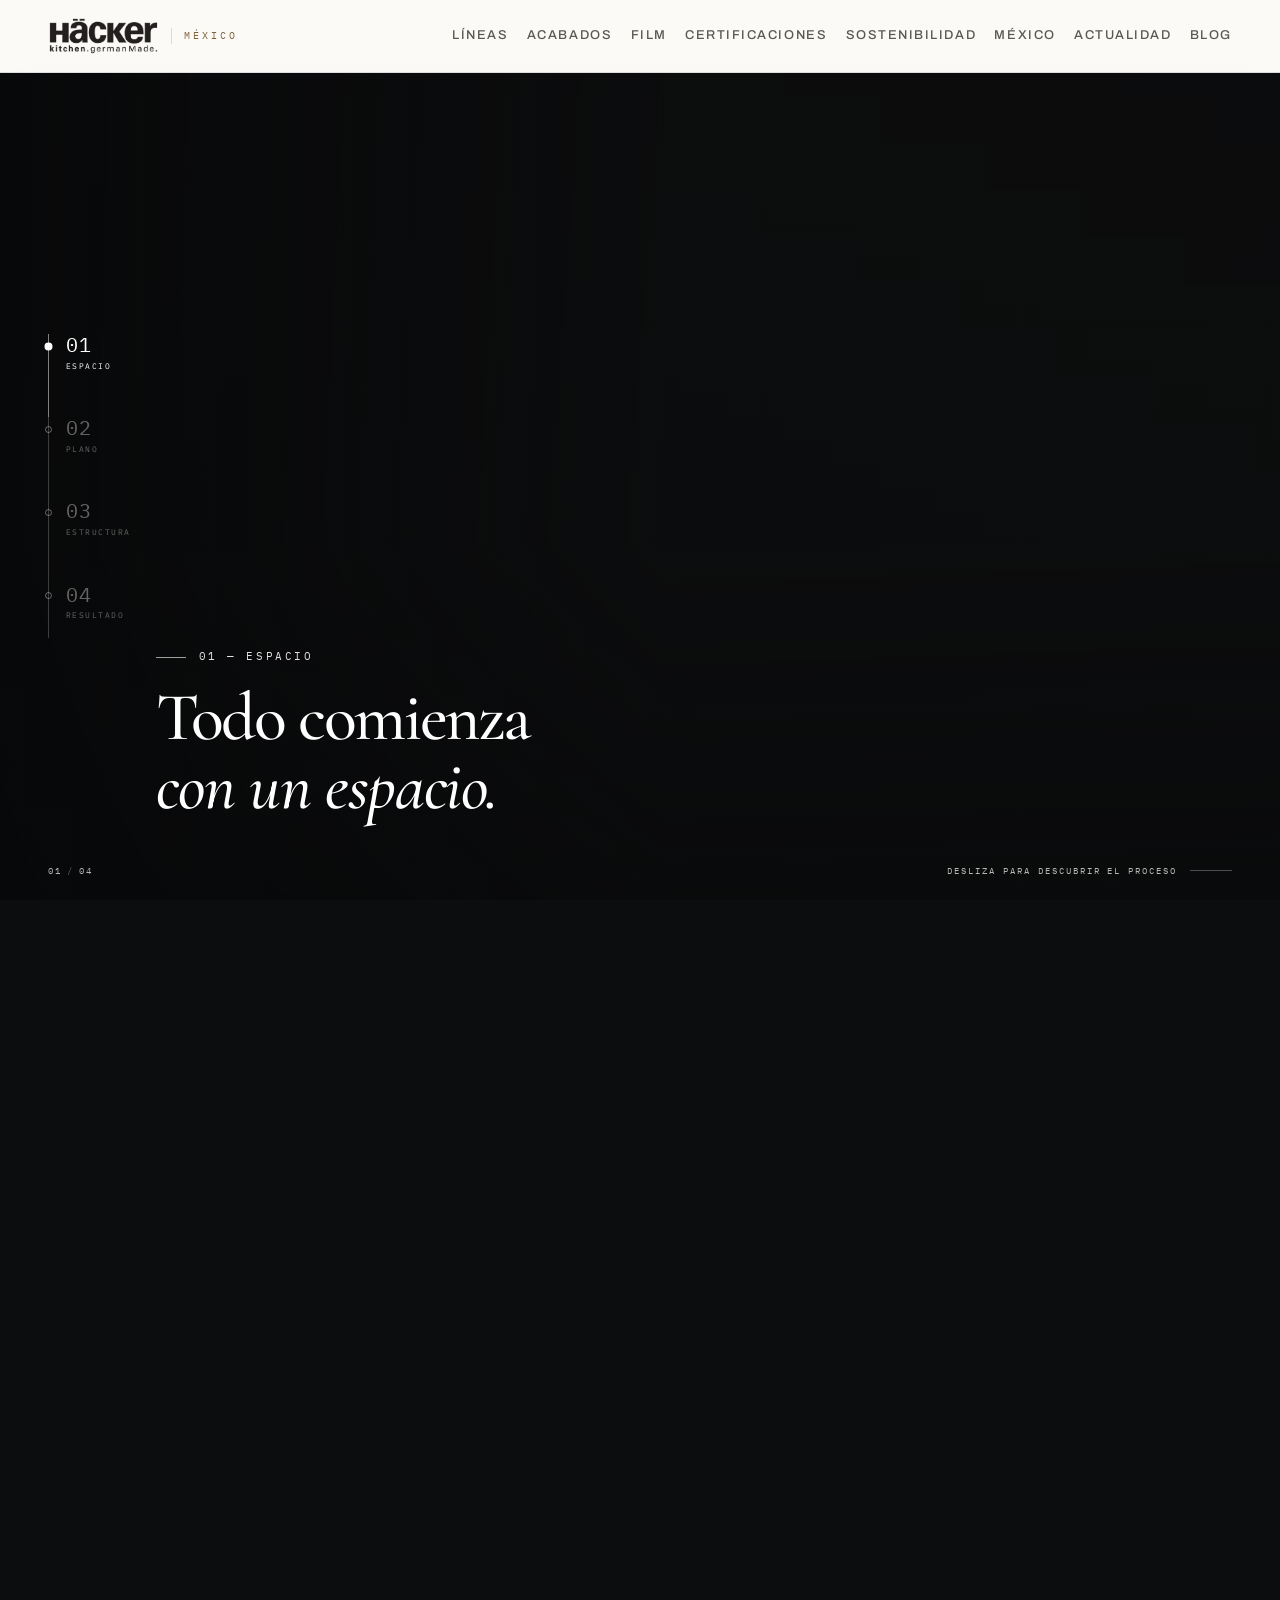
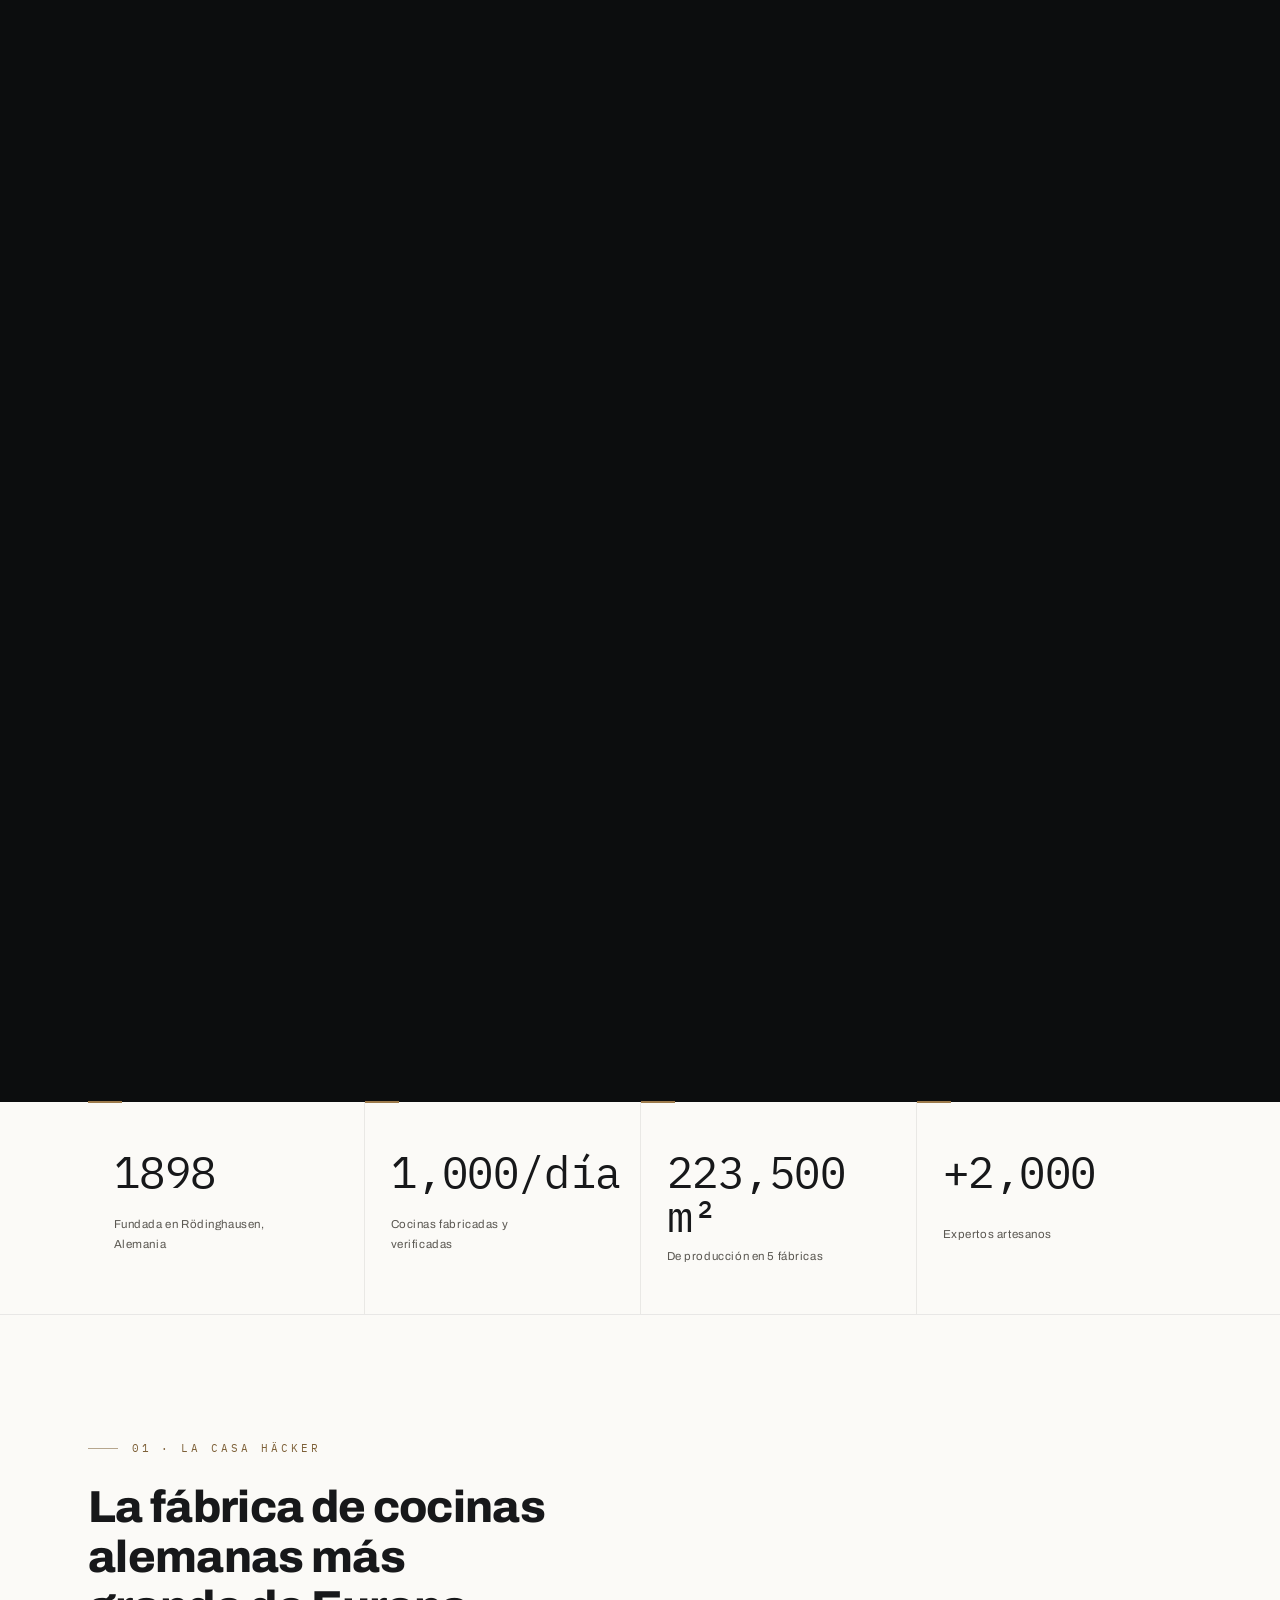
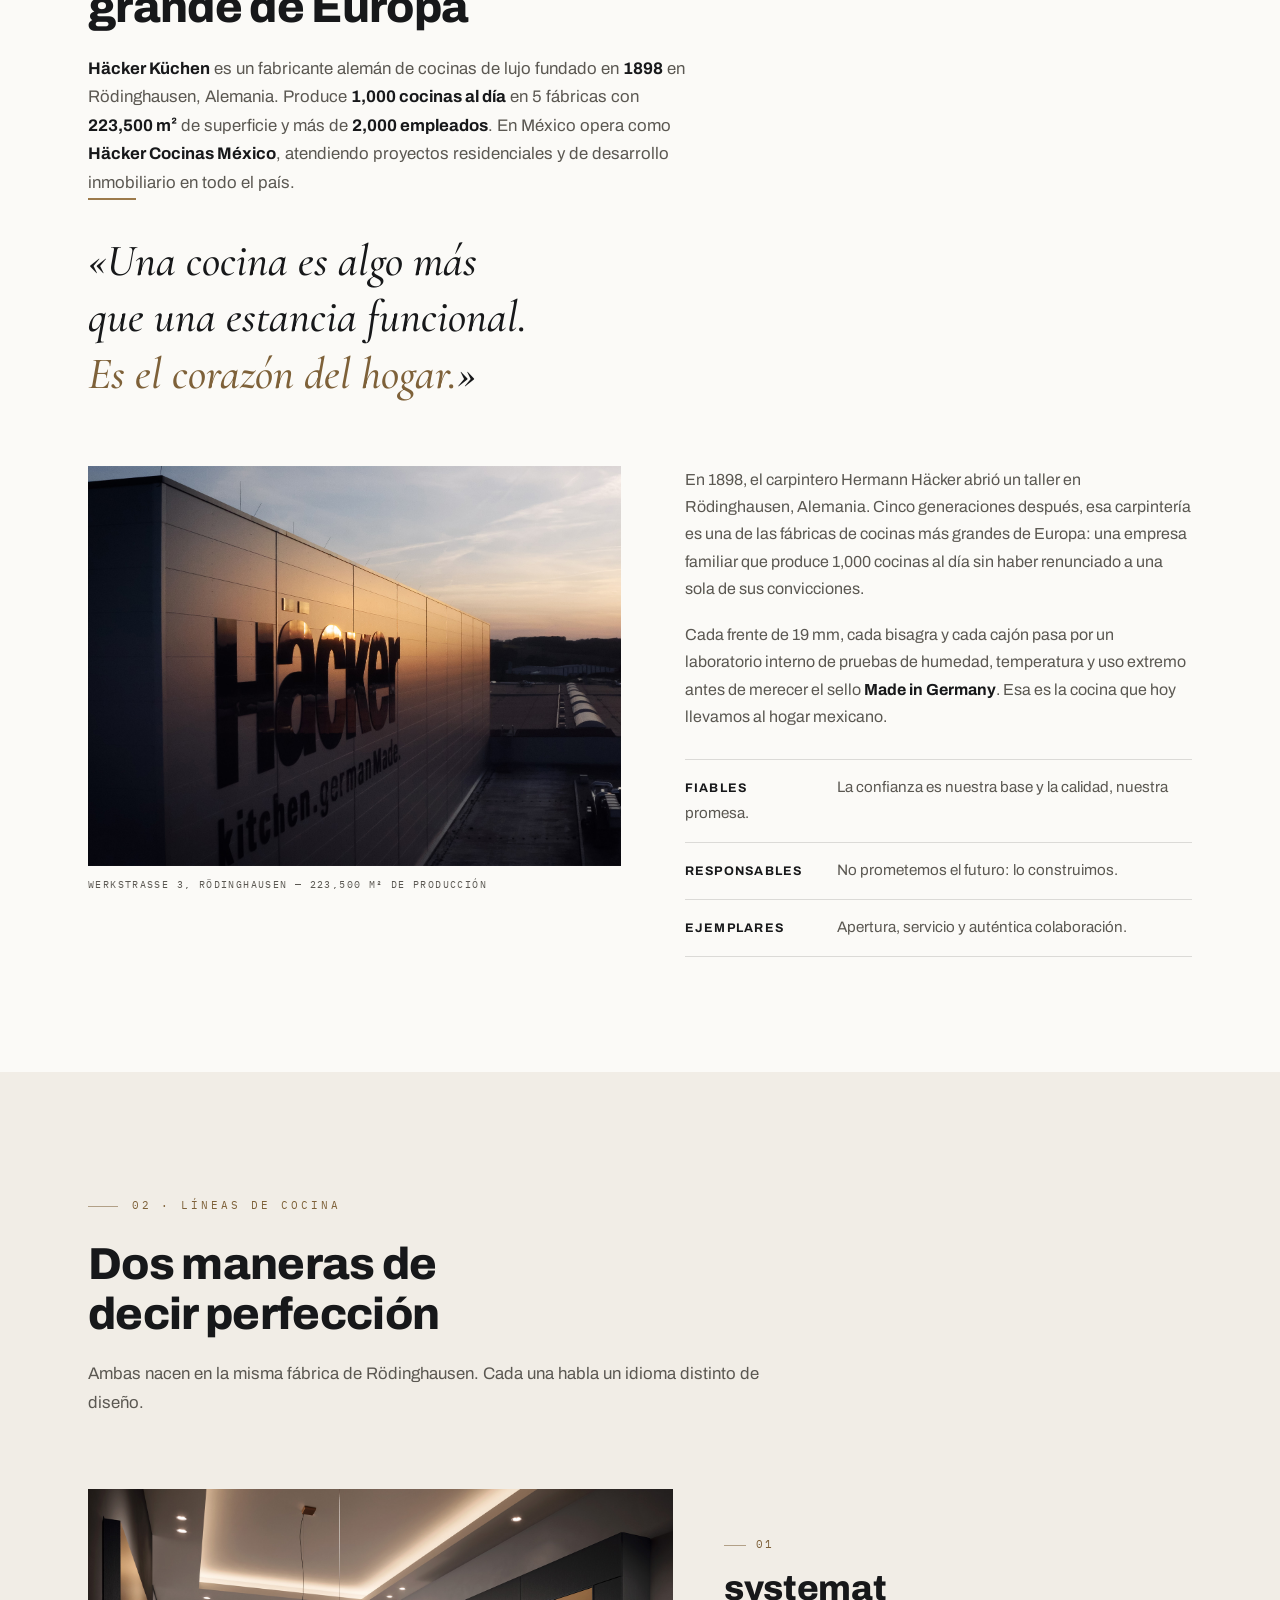
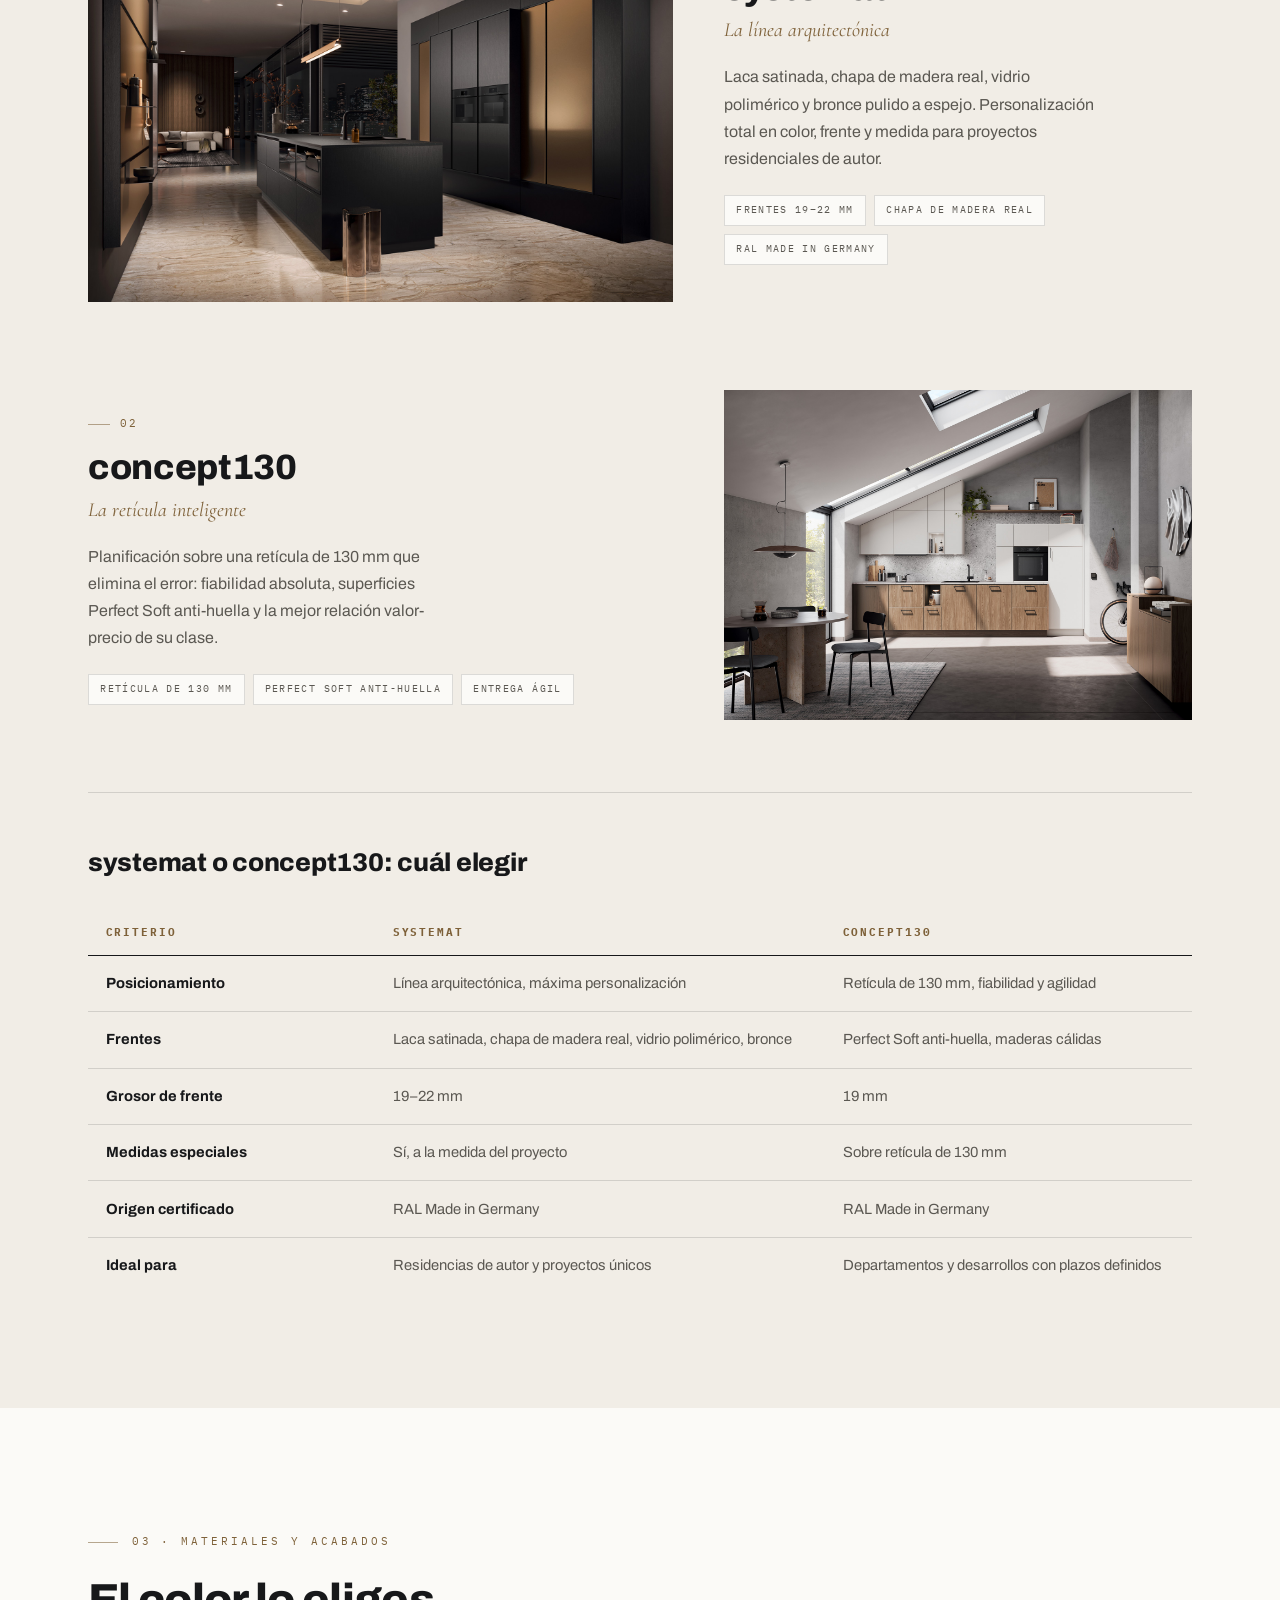
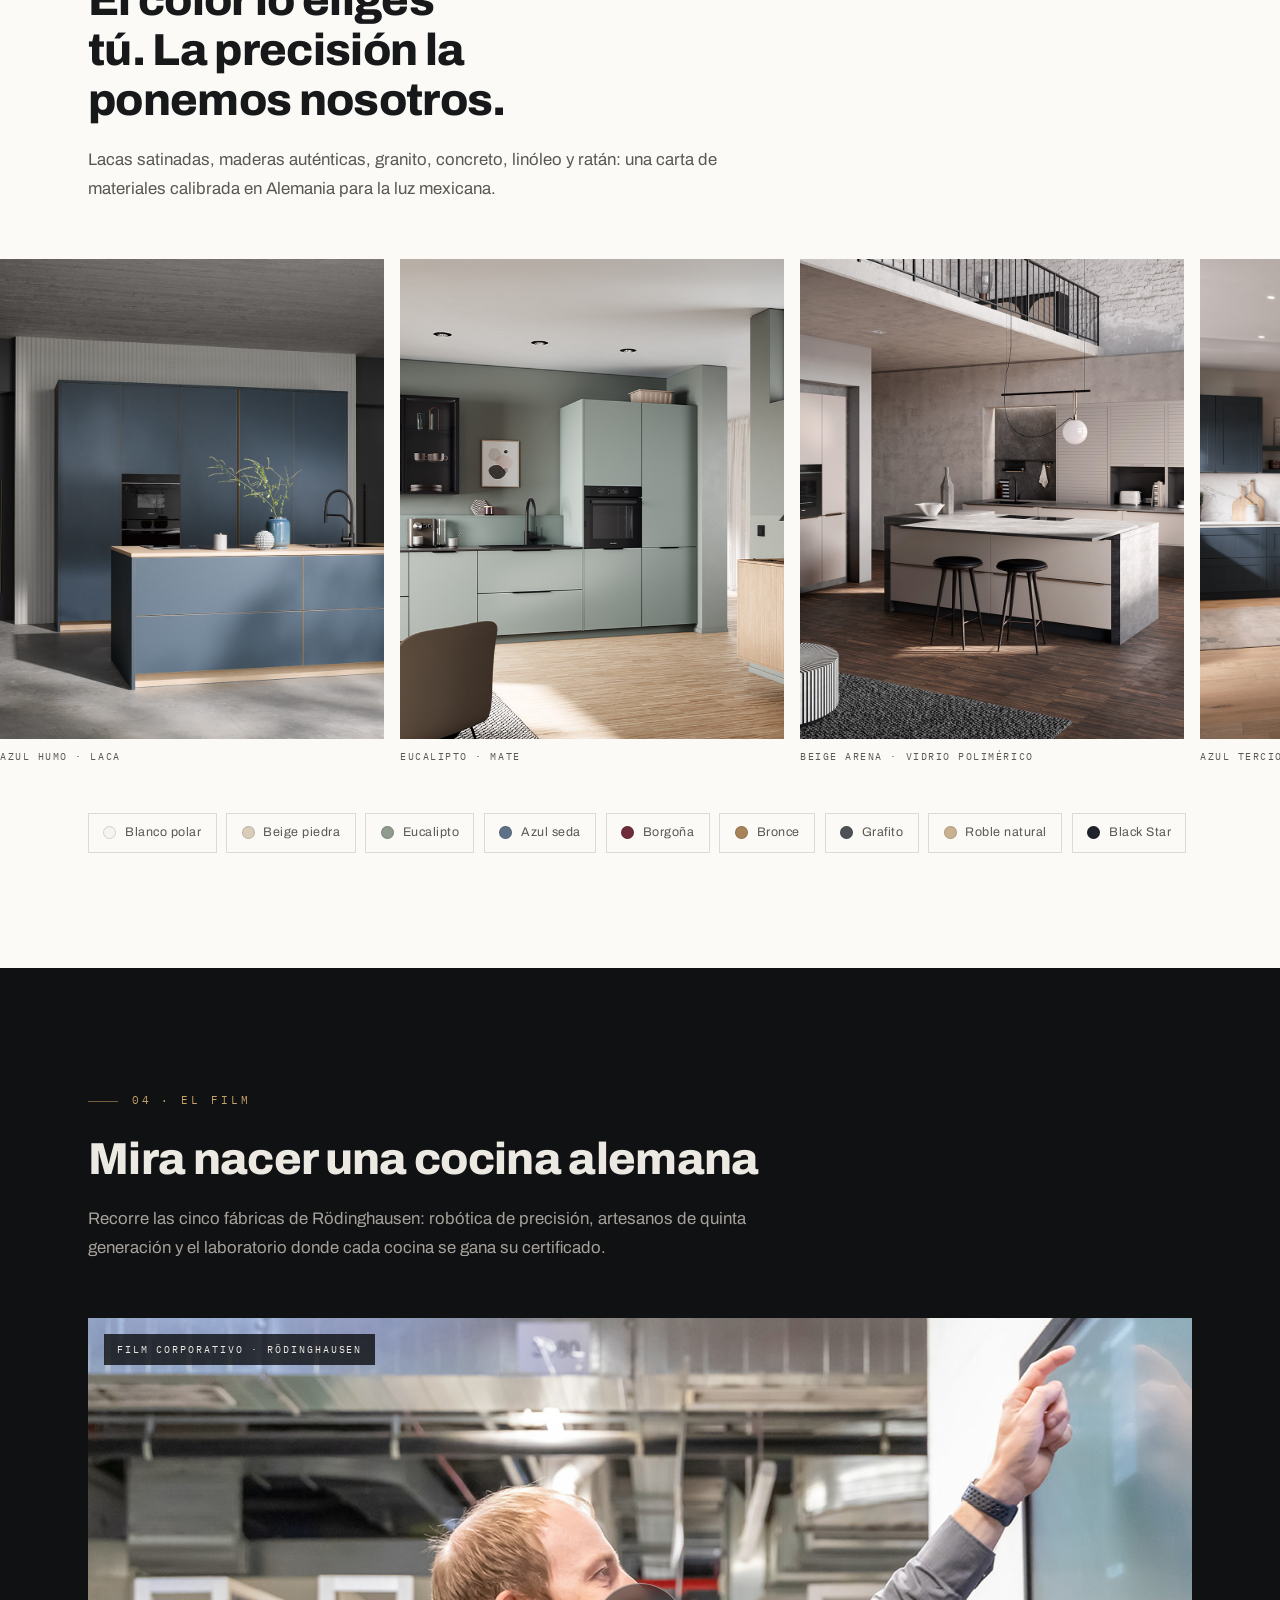
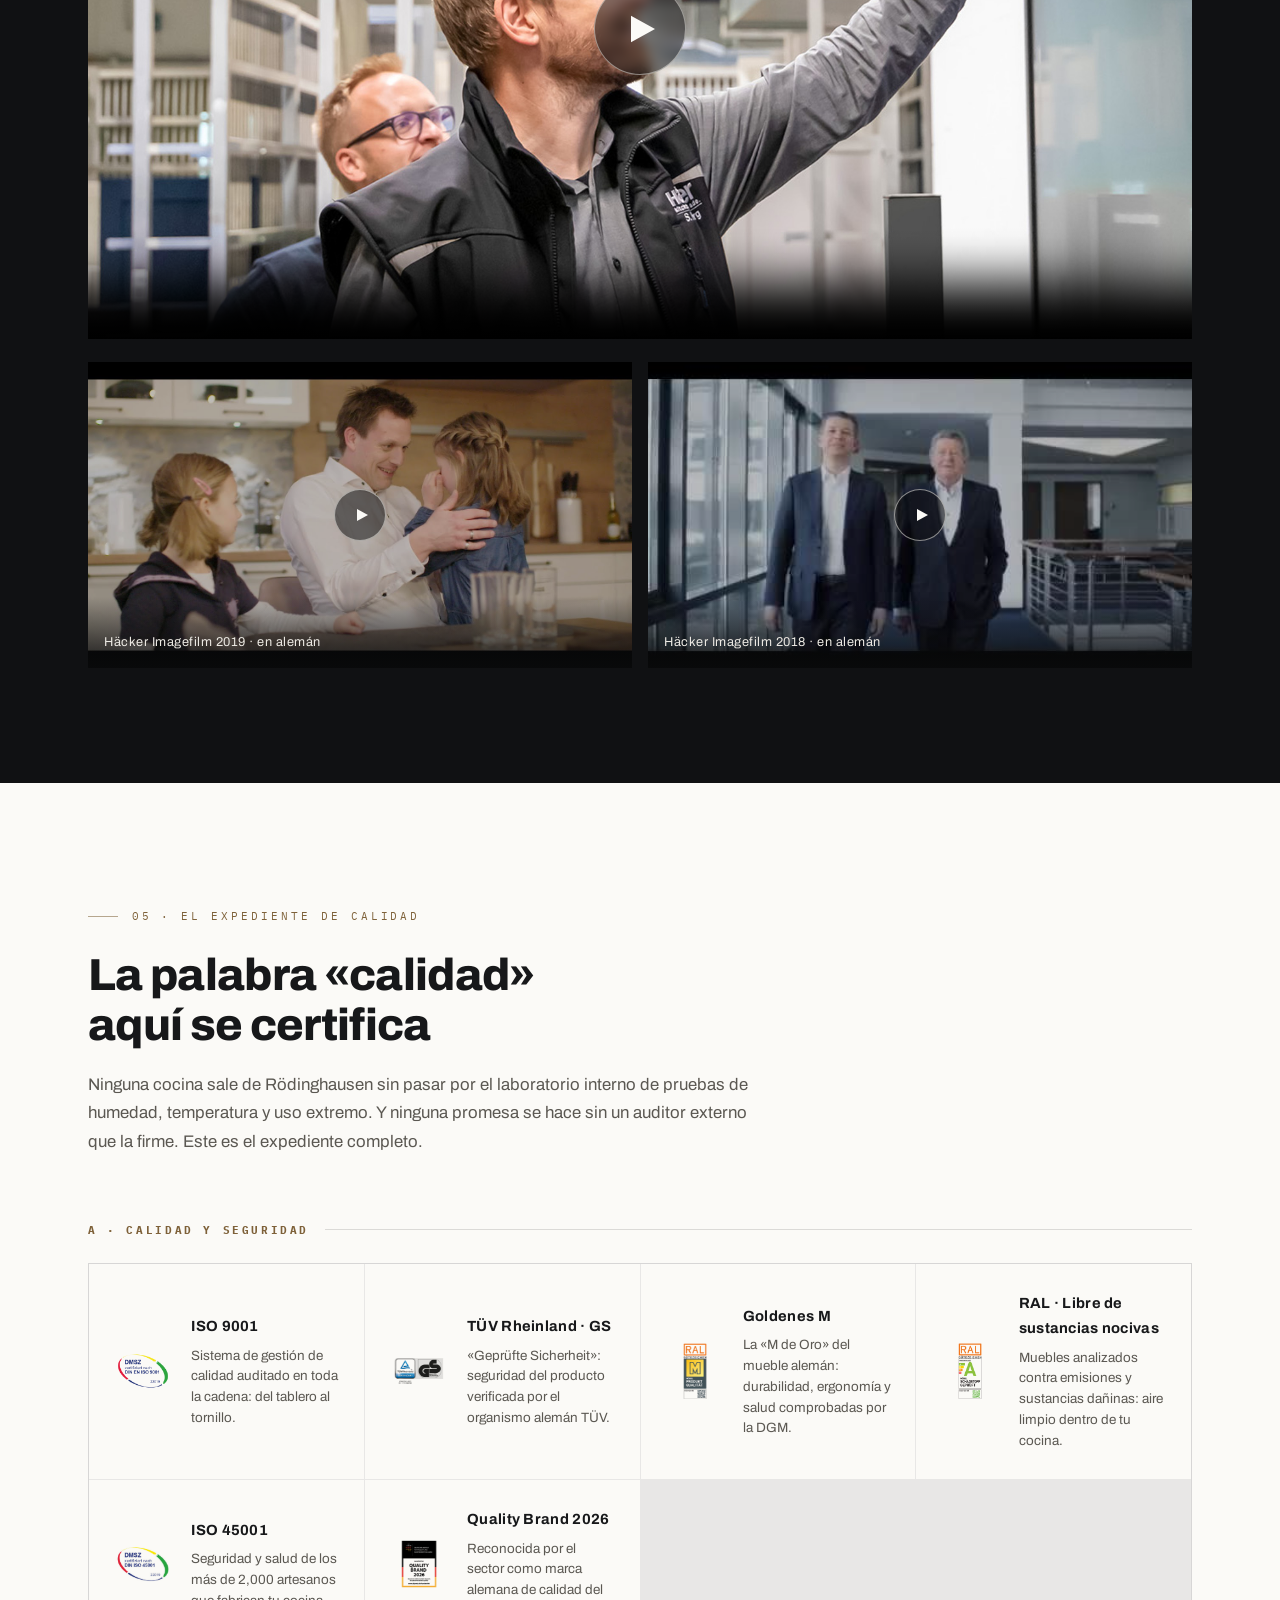
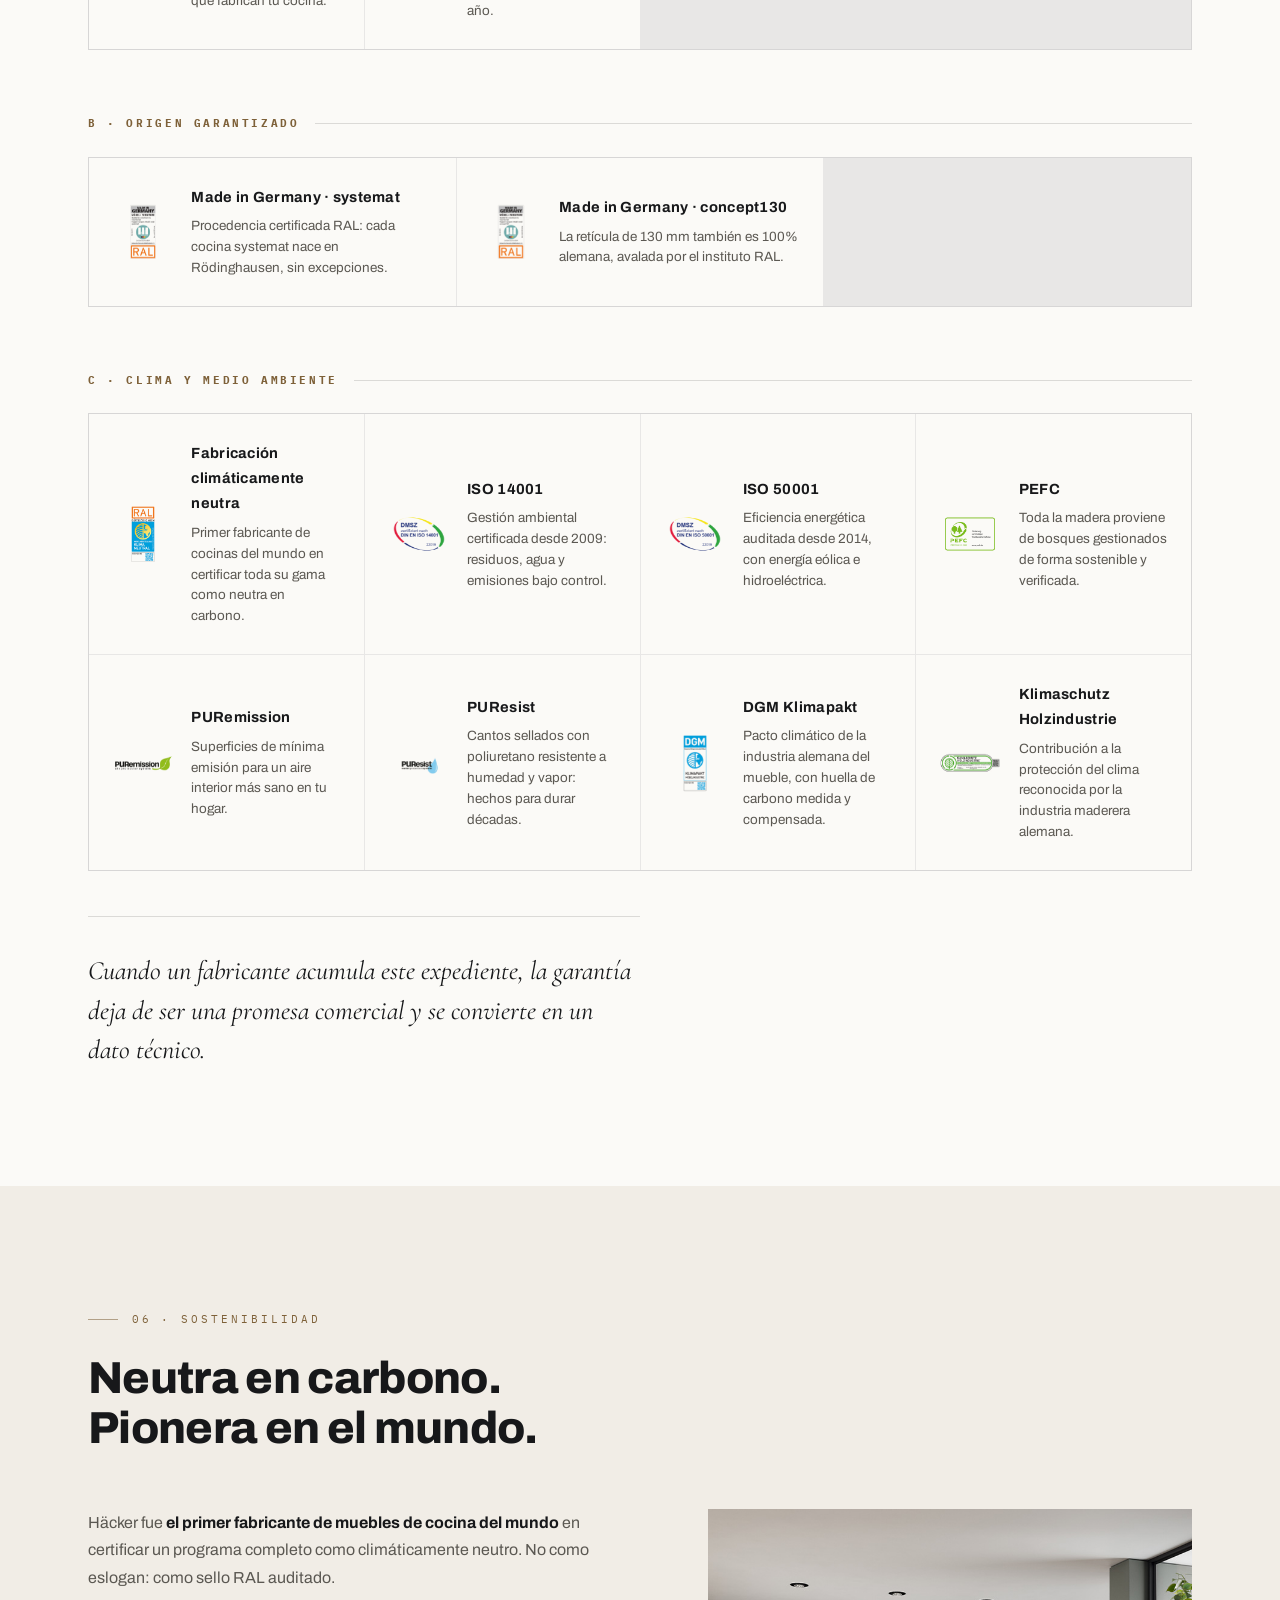
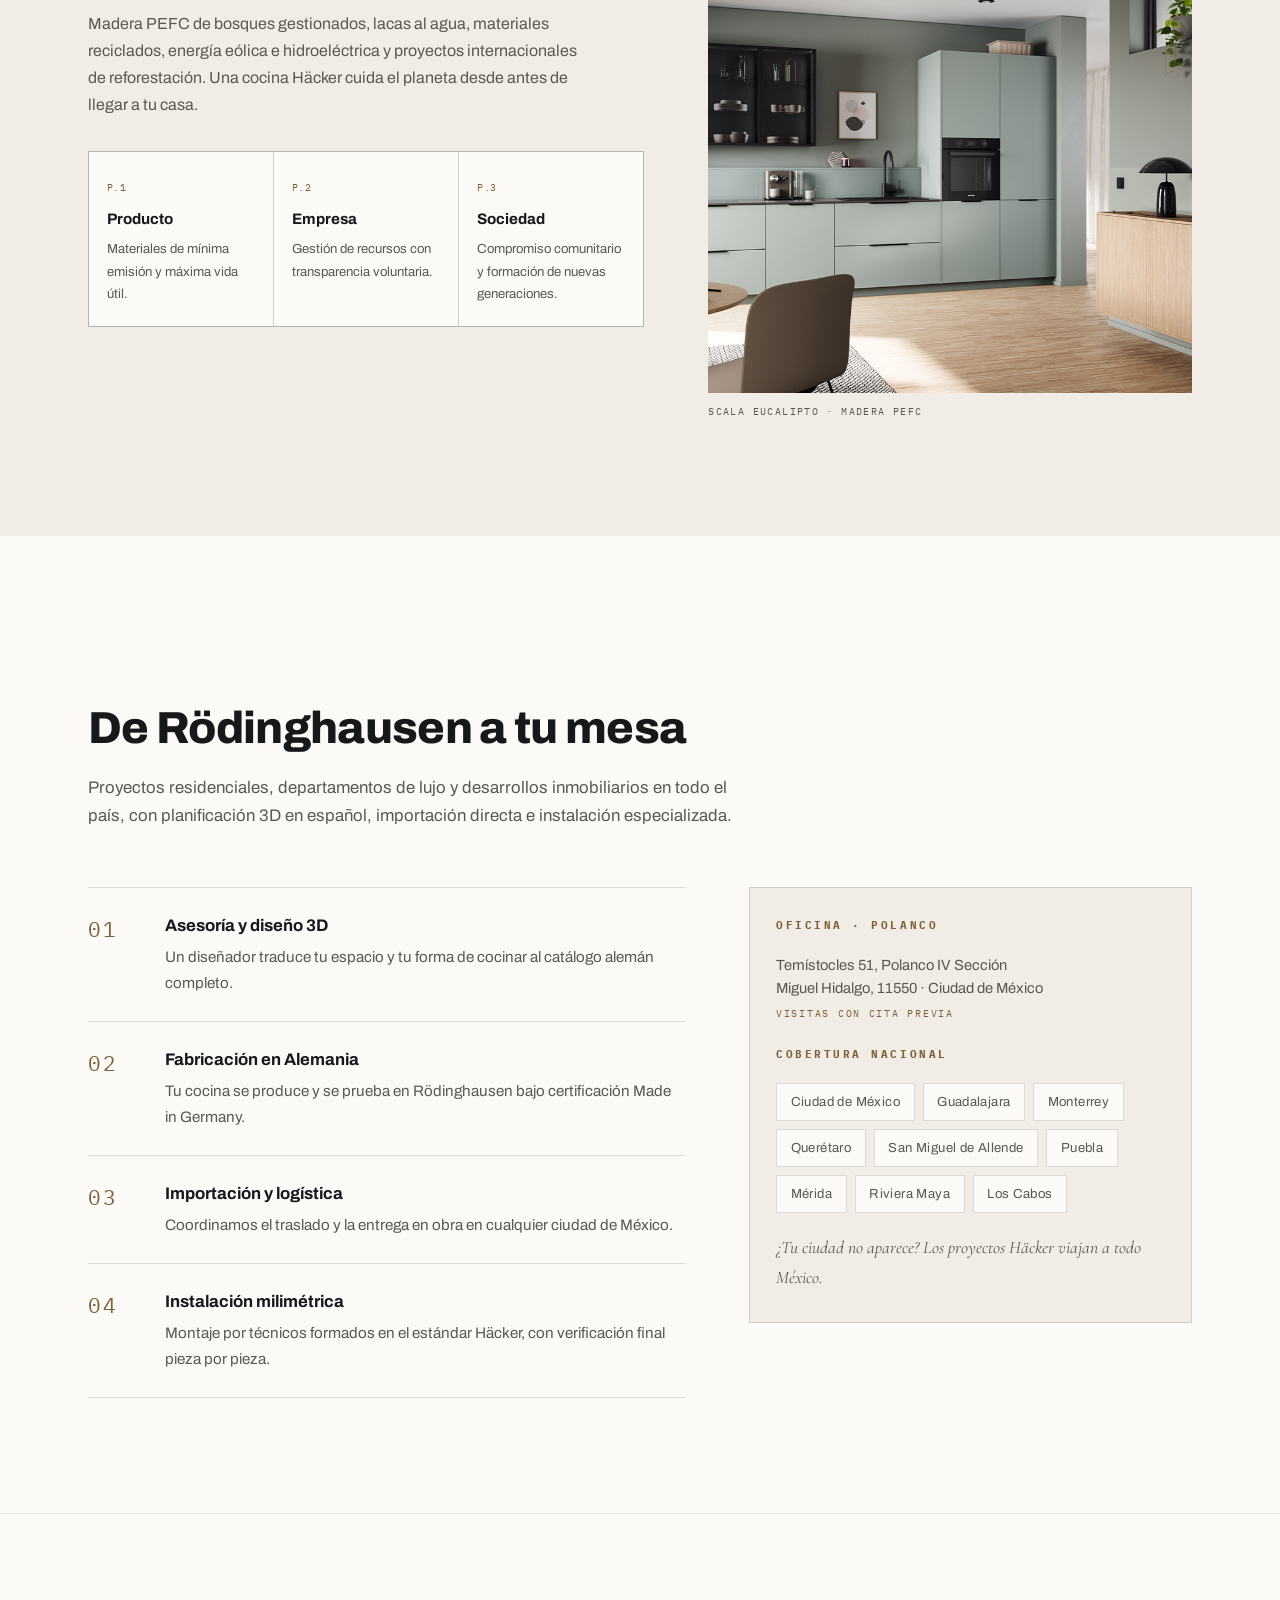
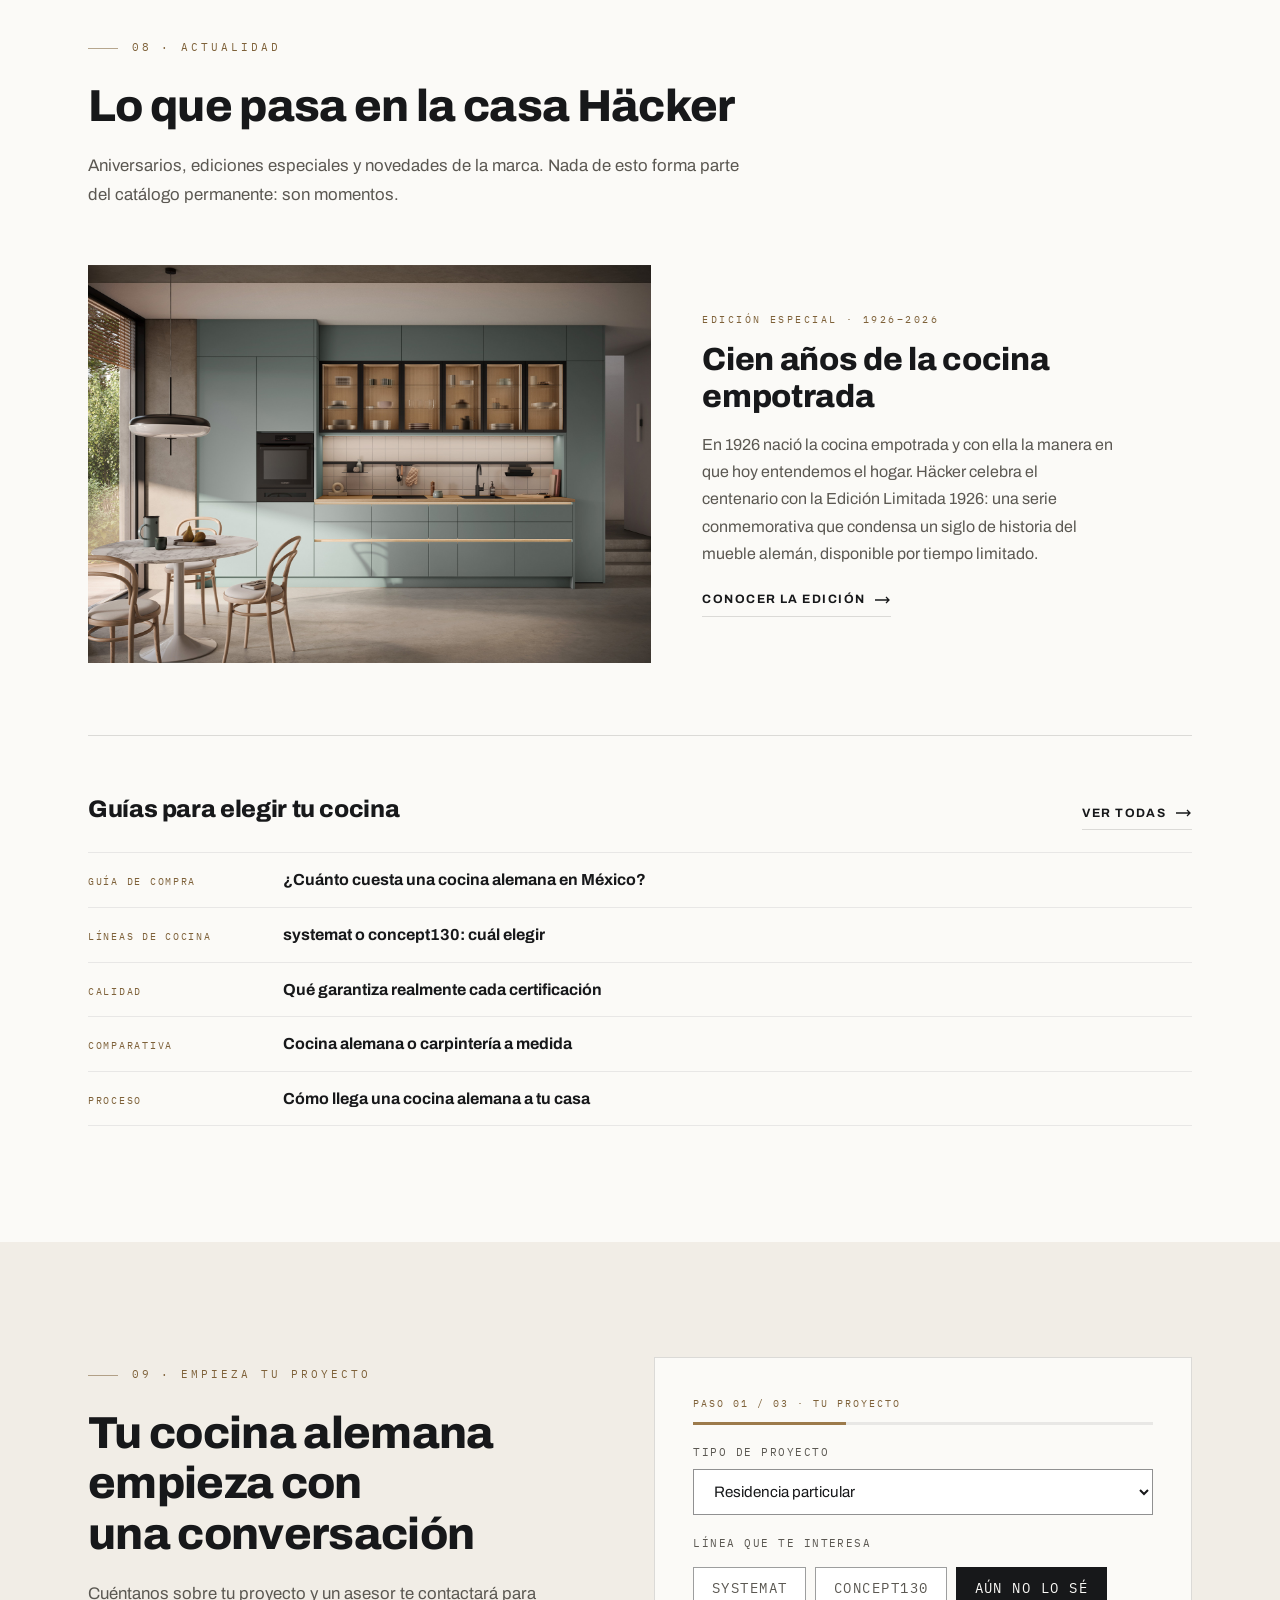
==== index.html @ cb0da263 "0209-1204" ====
<!DOCTYPE html>
<html lang="es-MX">
<head>
  <meta charset="UTF-8">
  <meta name="viewport" content="width=device-width, initial-scale=1.0, viewport-fit=cover">

  <!-- ============================================================
       SEO PRINCIPAL — Häcker Cocinas México
       Dominio canónico: https://www.hackerkitchen.com.mx/
  ============================================================ -->
  <title>Cocinas Alemanas de Lujo en México | Häcker Küchen</title>
  <meta name="description" content="Häcker Küchen en México: cocinas alemanas de lujo Made in Germany desde 1898, climáticamente neutras y certificadas ISO y TÜV. Agenda tu asesoría de diseño 3D.">
  <meta name="robots" content="index, follow, max-image-preview:large, max-snippet:-1, max-video-preview:-1">
  <meta name="author" content="Häcker Cocinas México">
  <meta name="theme-color" content="#FBFAF7">
  <link rel="canonical" href="https://www.hackerkitchen.com.mx/">

  <!-- hreflang: solo el mercado que controlamos. Enlazar al dominio alemán
       rompería la reciprocidad y Google podría servir su sitio en vez del nuestro. -->
  <link rel="alternate" hreflang="es-MX" href="https://www.hackerkitchen.com.mx/">
  <link rel="alternate" hreflang="x-default" href="https://www.hackerkitchen.com.mx/">

  <!-- Open Graph -->
  <meta property="og:type" content="website">
  <meta property="og:locale" content="es_MX">
  <meta property="og:site_name" content="Häcker Cocinas México">
  <meta property="og:title" content="Cocinas Alemanas de Lujo en México | Häcker Küchen">
  <meta property="og:description" content="Cocinas alemanas de lujo Made in Germany desde 1898. Climáticamente neutras, certificadas ISO y TÜV. Ahora con asesoría de diseño en México.">
  <meta property="og:url" content="https://www.hackerkitchen.com.mx/">
  <meta property="og:image" content="https://www.hackerkitchen.com.mx/assets/images/100_jek_av_6000_panorama_blau_2560x1250.jpg">
  <meta property="og:image:type" content="image/jpeg">
  <meta property="og:image:width" content="2560">
  <meta property="og:image:height" content="1250">
  <meta property="og:image:alt" content="Cocina alemana Häcker AV 6000 en azul panorámico, Made in Germany">

  <!-- Twitter Card -->
  <meta name="twitter:card" content="summary_large_image">
  <meta name="twitter:title" content="Cocinas Alemanas de Lujo en México | Häcker Küchen">
  <meta name="twitter:description" content="Made in Germany desde 1898. 1,000 cocinas al día. Climáticamente neutras y certificadas. Ahora en México.">
  <meta name="twitter:image" content="https://www.hackerkitchen.com.mx/assets/images/100_jek_av_6000_panorama_blau_2560x1250.jpg">
  <meta name="twitter:image:alt" content="Cocina alemana Häcker AV 6000 en azul panorámico, Made in Germany">

  <!-- Rendimiento: la primera fase del hero es el LCP y se precarga según viewport -->
  <link rel="preconnect" href="https://fonts.googleapis.com">
  <link rel="preconnect" href="https://fonts.gstatic.com" crossorigin>
  <link rel="preload" as="image" fetchpriority="high" media="(min-width: 901px)" href="assets/images/hero-process/desktop/phase-1.webp">
  <link rel="preload" as="image" fetchpriority="high" media="(max-width: 900px)" href="assets/images/hero-process/mobile/phase-1.webp">

  <!-- Tipografía sin bloquear el renderizado (Archivo · Cormorant Garamond · IBM Plex Mono) -->
  <link rel="preload" as="style" href="https://fonts.googleapis.com/css2?family=Archivo:wght@400;500;700;800&family=Cormorant+Garamond:ital,wght@1,500&family=IBM+Plex+Mono:wght@400;500&display=swap">
  <link rel="stylesheet" media="print" onload="this.media='all';this.onload=null" href="https://fonts.googleapis.com/css2?family=Archivo:wght@400;500;700;800&family=Cormorant+Garamond:ital,wght@1,500&family=IBM+Plex+Mono:wght@400;500&display=swap">
  <noscript><link rel="stylesheet" href="https://fonts.googleapis.com/css2?family=Archivo:wght@400;500;700;800&family=Cormorant+Garamond:ital,wght@1,500&family=IBM+Plex+Mono:wght@400;500&display=swap"></noscript>

  <link rel="stylesheet" href="css/styles.css">

  <!-- Favicons en archivos reales: Google no usa data: URI para el icono del SERP -->
  <link rel="icon" href="/favicon.ico" sizes="32x32">
  <link rel="icon" type="image/svg+xml" href="/assets/icons/favicon.svg">
  <link rel="apple-touch-icon" href="/apple-touch-icon.png">
  <link rel="manifest" href="/site.webmanifest">

  <!-- ============================================================
       DATOS ESTRUCTURADOS (JSON-LD) — SEO + GEO
       Optimizado para buscadores clásicos y motores generativos
  ============================================================ -->
  <script type="application/ld+json">
  {
    "@context": "https://schema.org",
    "@graph": [
      {
        "@type": "Organization",
        "@id": "https://www.haecker-kuechen.com/#matriz",
        "name": "Häcker Küchen GmbH & Co. KG",
        "url": "https://www.haecker-kuechen.com/",
        "description": "Fabricante alemán de cocinas de lujo fundado en 1898 en Rödinghausen, Alemania. Produce 1,000 cocinas al día en 5 fábricas con 223,500 m² de superficie de producción y más de 2,000 empleados.",
        "foundingDate": "1898",
        "address": {
          "@type": "PostalAddress",
          "streetAddress": "Werkstraße 3",
          "postalCode": "32289",
          "addressLocality": "Rödinghausen",
          "addressCountry": "DE"
        },
        "sameAs": [
          "https://www.haecker-kuechen.com/",
          "https://www.facebook.com/haeckerkuechen",
          "https://www.instagram.com/haeckerkuechen/",
          "https://www.pinterest.de/haeckerkuechen/",
          "https://www.linkedin.com/company/h-cker-k-chen-gmbh-&-co--kg/",
          "https://www.youtube.com/channel/UCLhVb-wuSguLFLpVPP7nQXw"
        ],
        "hasCertification": [
          {
            "@type": "Certification",
            "name": "ISO 9001 — Gestión de calidad",
            "certificationStatus": "https://schema.org/CertificationActive"
          },
          {
            "@type": "Certification",
            "name": "ISO 14001 — Gestión ambiental",
            "validFrom": "2009-01-01",
            "certificationStatus": "https://schema.org/CertificationActive"
          },
          {
            "@type": "Certification",
            "name": "ISO 45001 — Seguridad y salud ocupacional",
            "certificationStatus": "https://schema.org/CertificationActive"
          },
          {
            "@type": "Certification",
            "name": "ISO 50001 — Gestión energética",
            "validFrom": "2014-01-01",
            "certificationStatus": "https://schema.org/CertificationActive"
          },
          {
            "@type": "Certification",
            "name": "TÜV Rheinland GS — Seguridad comprobada",
            "issuedBy": { "@type": "Organization", "name": "TÜV Rheinland", "url": "https://www.tuv.com/" },
            "certificationStatus": "https://schema.org/CertificationActive"
          },
          {
            "@type": "Certification",
            "name": "Goldenes M — Deutsche Gütegemeinschaft Möbel",
            "issuedBy": { "@type": "Organization", "name": "Deutsche Gütegemeinschaft Möbel e.V.", "url": "https://www.dgm-moebel.de/" },
            "certificationStatus": "https://schema.org/CertificationActive"
          },
          {
            "@type": "Certification",
            "name": "RAL Made in Germany",
            "issuedBy": { "@type": "Organization", "name": "RAL Deutsches Institut für Gütesicherung und Kennzeichnung", "url": "https://www.ral-guetezeichen.de/" },
            "certificationStatus": "https://schema.org/CertificationActive"
          },
          {
            "@type": "Certification",
            "name": "RAL — Muebles verificados libres de sustancias nocivas",
            "issuedBy": { "@type": "Organization", "name": "RAL Deutsches Institut für Gütesicherung und Kennzeichnung", "url": "https://www.ral-guetezeichen.de/" },
            "certificationStatus": "https://schema.org/CertificationActive"
          },
          {
            "@type": "Certification",
            "name": "RAL — Fabricación de muebles climáticamente neutra",
            "issuedBy": { "@type": "Organization", "name": "RAL Deutsches Institut für Gütesicherung und Kennzeichnung", "url": "https://www.ral-guetezeichen.de/" },
            "certificationStatus": "https://schema.org/CertificationActive"
          },
          {
            "@type": "Certification",
            "name": "PEFC — Madera de bosques gestionados sosteniblemente",
            "issuedBy": { "@type": "Organization", "name": "PEFC", "url": "https://www.pefc.org/" },
            "certificationStatus": "https://schema.org/CertificationActive"
          }
        ]
      },
      {
        "@type": ["Organization", "HomeAndConstructionBusiness"],
        "@id": "https://www.hackerkitchen.com.mx/#organizacion",
        "name": "Häcker Cocinas México",
        "alternateName": ["Häcker Küchen México", "Hacker Cocinas México", "Hacker Kitchen México"],
        "url": "https://www.hackerkitchen.com.mx/",
        "address": {
          "@type": "PostalAddress",
          "streetAddress": "Temístocles 51, Polanco IV Sección",
          "addressLocality": "Miguel Hidalgo, Ciudad de México",
          "addressRegion": "CDMX",
          "postalCode": "11550",
          "addressCountry": "MX"
        },
        "logo": {
          "@type": "ImageObject",
          "url": "https://www.hackerkitchen.com.mx/assets/logos/hacker-logo.png",
          "width": 1233,
          "height": 423,
          "caption": "Häcker kitchen. german Made."
        },
        "image": "https://www.hackerkitchen.com.mx/assets/images/100_jek_av_6000_panorama_blau_2560x1250.jpg",
        "description": "Representación en México de Häcker Küchen, fabricante alemán de cocinas de lujo fundado en 1898. Atiende proyectos residenciales y de desarrollo inmobiliario en todo el país con planificación 3D en español, importación directa e instalación especializada.",
        "slogan": "kitchen. german Made.",
        "parentOrganization": { "@id": "https://www.haecker-kuechen.com/#matriz" },
        "brand": {
          "@type": "Brand",
          "name": "Häcker Küchen",
          "logo": "https://www.hackerkitchen.com.mx/assets/logos/hacker-logo.png"
        },
        "areaServed": { "@type": "Country", "name": "México" },
        "knowsLanguage": ["es-MX", "de", "en"],
        "priceRange": "$$"
      },
      {
        "@type": "WebSite",
        "@id": "https://www.hackerkitchen.com.mx/#sitioweb",
        "url": "https://www.hackerkitchen.com.mx/",
        "name": "Häcker Cocinas México",
        "inLanguage": "es-MX",
        "publisher": { "@id": "https://www.hackerkitchen.com.mx/#organizacion" }
      },
      {
        "@type": ["WebPage", "FAQPage"],
        "@id": "https://www.hackerkitchen.com.mx/#paginaprincipal",
        "url": "https://www.hackerkitchen.com.mx/",
        "name": "Cocinas Alemanas de Lujo en México | Häcker Küchen",
        "description": "Häcker Küchen en México: cocinas alemanas de lujo Made in Germany desde 1898, climáticamente neutras y certificadas ISO y TÜV.",
        "isPartOf": { "@id": "https://www.hackerkitchen.com.mx/#sitioweb" },
        "about": { "@id": "https://www.hackerkitchen.com.mx/#organizacion" },
        "inLanguage": "es-MX",
        "datePublished": "2026-07-15",
        "dateModified": "2026-08-25",
        "primaryImageOfPage": {
          "@type": "ImageObject",
          "url": "https://www.hackerkitchen.com.mx/assets/images/100_jek_av_6000_panorama_blau_2560x1250.jpg",
          "width": 2560,
          "height": 1250,
          "caption": "Cocina alemana Häcker AV 6000 en azul, Made in Germany"
        },
        "hasPart": [
          { "@id": "https://www.hackerkitchen.com.mx/blog/#blog" },
          { "@id": "https://www.hackerkitchen.com.mx/#lineas" },
          { "@id": "https://www.hackerkitchen.com.mx/#filmcorporativo" }
        ],
        "mainEntity": [
          {
            "@type": "Question",
            "name": "¿Cuánto cuesta una cocina alemana Häcker en México?",
            "acceptedAnswer": {
              "@type": "Answer",
              "text": "Los proyectos parten desde $150,000 MXN, que corresponde a una cocina concept130 compacta. El presupuesto final depende de siete variables: el frente, el cuerpo, los herrajes, la encimera, los electrodomésticos, el número de módulos y la instalación. Una cocina systemat personalizada se cotiza según diseño; agenda una asesoría para recibir un presupuesto sobre tu espacio real."
            }
          },
          {
            "@type": "Question",
            "name": "¿Dónde puedo comprar cocinas alemanas Häcker en México?",
            "acceptedAnswer": {
              "@type": "Answer",
              "text": "Atendemos proyectos en todo el país: Ciudad de México, Guadalajara, Monterrey, Querétaro, San Miguel de Allende, Puebla, Mérida, Riviera Maya y Los Cabos. Agenda una asesoría desde la sección de contacto y un especialista planificará tu cocina en 3D con el catálogo alemán completo."
            }
          },
          {
            "@type": "Question",
            "name": "¿Qué certificaciones respaldan a Häcker?",
            "acceptedAnswer": {
              "@type": "Answer",
              "text": "ISO 9001, ISO 14001, ISO 45001 e ISO 50001; el sello GS de TÜV Rheinland; el Goldenes M de la DGM; RAL de muebles libres de sustancias nocivas; RAL Made in Germany para systemat y concept130; PEFC de madera sostenible, y la certificación de fabricación climáticamente neutra, la primera del mundo en cocinas."
            }
          },
          {
            "@type": "Question",
            "name": "¿Cuál es la diferencia entre systemat y concept130?",
            "acceptedAnswer": {
              "@type": "Answer",
              "text": "systemat es la línea arquitectónica de máxima personalización: lacas satinadas, chapa de madera real, vidrio polimérico y medidas especiales. concept130 se planifica sobre una retícula de 130 mm que garantiza fiabilidad, valor y plazos ágiles. Ambas se fabrican en Rödinghausen, Alemania."
            }
          },
          {
            "@type": "Question",
            "name": "¿Qué es la Edición Limitada 1926?",
            "acceptedAnswer": {
              "@type": "Answer",
              "text": "Es una edición especial conmemorativa por los 100 años de la cocina empotrada (1926-2026), no una línea del catálogo. Häcker tiene dos líneas de cocina, systemat y concept130; la Edición 1926 es una serie limitada disponible por tiempo limitado."
            }
          },
          {
            "@type": "Question",
            "name": "¿Las cocinas realmente se fabrican en Alemania?",
            "acceptedAnswer": {
              "@type": "Answer",
              "text": "Sí: el 100% de la producción ocurre en Rödinghausen, en 5 fábricas con 223,500 m² y más de 2,000 empleados, con capacidad de 1,000 cocinas al día. La procedencia está avalada por el certificado RAL Made in Germany."
            }
          },
          {
            "@type": "Question",
            "name": "¿Qué tan sostenible es una cocina Häcker?",
            "acceptedAnswer": {
              "@type": "Answer",
              "text": "Häcker fue el primer fabricante de cocinas del mundo con toda su gama certificada como climáticamente neutra. Usa madera PEFC, lacas al agua, materiales reciclados y energía eólica e hidroeléctrica, además de financiar proyectos de reforestación."
            }
          },
          {
            "@type": "Question",
            "name": "¿Cómo se garantiza la calidad antes de la entrega?",
            "acceptedAnswer": {
              "@type": "Answer",
              "text": "Cada componente pasa por el laboratorio interno de pruebas de Häcker: ensayos de humedad, temperatura y uso intensivo. La producción se audita bajo ISO 9001, TÜV Rheinland (sello GS) y la Deutsche Gütegemeinschaft Möbel (Goldenes M)."
            }
          }
        ]
      },
      {
        "@type": "VideoObject",
        "@id": "https://www.hackerkitchen.com.mx/#filmcorporativo",
        "name": "Häcker Küchen — Film corporativo de fábrica",
        "description": "Recorrido por la fábrica de Häcker Küchen en Rödinghausen, Alemania: 223,500 m² de producción, laboratorio interno de pruebas y 1,000 cocinas fabricadas al día.",
        "thumbnailUrl": ["https://www.hackerkitchen.com.mx/assets/images/produktion_1700x1200.jpg"],
        "contentUrl": "https://www.hackerkitchen.com.mx/assets/videos/film-haecker-1080.mp4",
        "uploadDate": "2023-01-01T00:00:00-06:00",
        "duration": "PT1M49S",
        "inLanguage": "en",
        "isFamilyFriendly": true,
        "publisher": { "@id": "https://www.hackerkitchen.com.mx/#organizacion" },
        "mainEntityOfPage": { "@id": "https://www.hackerkitchen.com.mx/#paginaprincipal" }
      },
      {
        "@type": "ItemList",
        "@id": "https://www.hackerkitchen.com.mx/#lineas",
        "name": "Líneas de cocina Häcker disponibles en México",
        "numberOfItems": 2,
        "itemListOrder": "https://schema.org/ItemListUnordered",
        "itemListElement": [
          {
            "@type": "ListItem",
            "position": 1,
            "item": {
              "@type": "ProductModel",
              "@id": "https://www.hackerkitchen.com.mx/#systemat",
              "name": "Häcker systemat",
              "description": "Línea arquitectónica de lujo: frentes de laca satinada de 19 a 22 mm, chapa de madera real, vidrio polimérico y bronce metálico, con medidas especiales. Fabricada en Rödinghausen con certificado RAL Made in Germany.",
              "image": "https://www.hackerkitchen.com.mx/assets/images/av7070_gl_bronze_av6088_gl_eiche_schwarz_m1_querformat_1700x1200.jpg",
              "brand": { "@type": "Brand", "name": "Häcker Küchen" },
              "manufacturer": { "@id": "https://www.haecker-kuechen.com/#matriz" },
              "countryOfOrigin": { "@type": "Country", "name": "Alemania" },
              "material": ["Laca satinada", "Chapa de madera real", "Vidrio polimérico", "Laca metálica bronce"]
            }
          },
          {
            "@type": "ListItem",
            "position": 2,
            "item": {
              "@type": "ProductModel",
              "@id": "https://www.hackerkitchen.com.mx/#concept130",
              "name": "Häcker concept130",
              "description": "Sistema de planificación sobre retícula de 130 mm: fiabilidad absoluta, entrega ágil y superficies Perfect Soft anti-huella. Fabricada en Rödinghausen con certificado RAL Made in Germany.",
              "image": "https://www.hackerkitchen.com.mx/assets/images/toronto_ulme_mocca_perfect_soft_sandgrau_m1_1700x1200.jpg",
              "brand": { "@type": "Brand", "name": "Häcker Küchen" },
              "manufacturer": { "@id": "https://www.haecker-kuechen.com/#matriz" },
              "countryOfOrigin": { "@type": "Country", "name": "Alemania" },
              "material": ["Perfect Soft anti-huella", "Maderas cálidas"],
              "offers": {
                "@type": "AggregateOffer",
                "priceCurrency": "MXN",
                "lowPrice": "150000",
                "availability": "https://schema.org/InStock",
                "areaServed": { "@type": "Country", "name": "México" },
                "seller": { "@id": "https://www.hackerkitchen.com.mx/#organizacion" },
                "url": "https://www.hackerkitchen.com.mx/#contacto"
              }
            }
          }
        ]
      },
      {
        "@type": "ProductModel",
        "@id": "https://www.hackerkitchen.com.mx/#edicion1926",
        "name": "Häcker Edición Limitada 1926",
        "description": "Edición especial conmemorativa por los 100 años de la cocina empotrada (1926-2026). No es una línea del catálogo Häcker —las líneas son systemat y concept130—, sino una serie limitada disponible por tiempo limitado.",
        "image": "https://www.hackerkitchen.com.mx/assets/images/100_jek_haecker_kueche_1700x1200.jpg",
        "brand": { "@type": "Brand", "name": "Häcker Küchen" },
        "manufacturer": { "@id": "https://www.haecker-kuechen.com/#matriz" },
        "countryOfOrigin": { "@type": "Country", "name": "Alemania" },
        "releaseDate": "2026-01-01"
      }
    ]
  }
  </script>
</head>

<body>

  <a class="skip-link" href="#contenido">Saltar al contenido</a>

  <!-- ============ NAVEGACIÓN ============ -->
  <header class="site-header" id="siteHeader">
    <div class="site-header__inner">
      <a class="brand" href="#inicio" aria-label="Häcker Cocinas México — inicio">
        <img class="brand__logo" src="assets/logos/hacker-logo.png" alt="Häcker kitchen. german Made. — logotipo" width="1233" height="423">
        <span class="brand__region mono">MÉXICO</span>
      </a>
      <nav class="site-nav" id="siteNav" aria-label="Navegación principal">
        <a href="#lineas">Líneas</a>
        <a href="#acabados">Acabados</a>
        <a href="#film">Film</a>
        <a href="#certificaciones">Certificaciones</a>
        <a href="#sostenibilidad">Sostenibilidad</a>
        <a href="#mexico">México</a>
        <a href="#actualidad">Actualidad</a>
        <a href="blog/">Blog</a>
      </nav>
      <a class="btn btn--ink site-header__cta" href="#contacto">Agenda tu asesoría</a>
      <button class="nav-toggle" id="navToggle" aria-label="Abrir menú" aria-expanded="false" aria-controls="siteNav">
        <span></span><span></span>
      </button>
    </div>
  </header>

  <main id="contenido">
    <!-- ============ HERO · PROCESO HÄCKER ============ -->
    <section class="hero" id="inicio" aria-label="El proceso Häcker: del espacio vacío a la cocina terminada">
      <div class="hero__track" id="heroTrack">
        <div class="hero__pin">
          <div class="hero__media" aria-hidden="true">
            <picture class="hero__scene is-visible" data-scene="0">
              <source media="(max-width: 900px)" srcset="assets/images/hero-process/mobile/phase-1.webp">
              <img src="assets/images/hero-process/desktop/phase-1.webp" alt="" width="1600" height="900" fetchpriority="high" decoding="async">
            </picture>
            <picture class="hero__scene" data-scene="1">
              <source media="(max-width: 900px)" srcset="assets/images/hero-process/mobile/phase-2.webp">
              <img src="assets/images/hero-process/desktop/phase-2.webp" alt="" width="1600" height="900" loading="eager" decoding="async">
            </picture>
            <picture class="hero__scene" data-scene="2">
              <source media="(max-width: 900px)" srcset="assets/images/hero-process/mobile/phase-3.webp">
              <img src="assets/images/hero-process/desktop/phase-3.webp" alt="" width="1600" height="900" loading="eager" decoding="async">
            </picture>
            <picture class="hero__scene" data-scene="3">
              <source media="(max-width: 900px)" srcset="assets/images/hero-process/mobile/phase-4.webp">
              <img src="assets/images/hero-process/desktop/phase-4.webp" alt="" width="1600" height="900" loading="eager" decoding="async">
            </picture>
            <div class="hero__scrim"></div>
          </div>

          <div class="hero__story" aria-live="polite">
            <article class="hero__copy is-active" data-copy="0">
              <p class="hero__eyebrow mono">01 — ESPACIO</p>
              <h1 class="hero__title">Todo comienza <em>con un espacio.</em></h1>
            </article>
            <article class="hero__copy" data-copy="1">
              <p class="hero__eyebrow mono">02 — PLANO</p>
              <h2 class="hero__title">Cada detalle <em>comienza en el plano.</em></h2>
            </article>
            <article class="hero__copy" data-copy="2">
              <p class="hero__eyebrow mono">03 — ESTRUCTURA</p>
              <h2 class="hero__title">Precisión que <em>toma forma.</em></h2>
            </article>
            <article class="hero__copy" data-copy="3">
              <p class="hero__eyebrow mono">04 — RESULTADO</p>
              <h2 class="hero__title">La precisión alemana, <em>llevada a tu cocina.</em></h2>
              <div class="hero__actions">
                <a class="btn btn--light" href="#contacto">Agenda tu asesoría</a>
              </div>
            </article>
          </div>

          <ol class="hero__steps mono" id="heroSteps" aria-label="Etapas del proceso">
            <li class="is-active" data-cap="0"><span>01</span><small>ESPACIO</small></li>
            <li data-cap="1"><span>02</span><small>PLANO</small></li>
            <li data-cap="2"><span>03</span><small>ESTRUCTURA</small></li>
            <li data-cap="3"><span>04</span><small>RESULTADO</small></li>
          </ol>

          <div class="hero__progress mono" aria-hidden="true">
            <span id="heroProgressCurrent">01</span><span class="hero__progress-sep">/</span><span>04</span>
          </div>

          <p class="hero__cue mono" id="heroCue" aria-hidden="true">
            DESLIZA PARA DESCUBRIR EL PROCESO
            <span class="hero__cueline"></span>
          </p>
        </div>
      </div>
    </section>

    <!-- ============ CIFRAS ============ -->
    <section class="stats" aria-label="Häcker Küchen en cifras">
      <div class="wrap stats__grid">
        <div class="stat" data-reveal>
          <span class="stat__num mono" data-count="1898" data-plain="1">1898</span>
          <span class="stat__label">Fundada en Rödinghausen, Alemania</span>
        </div>
        <div class="stat" data-reveal>
          <span class="stat__num mono" data-count="1000" data-suffix="/día">1,000/día</span>
          <span class="stat__label">Cocinas fabricadas y verificadas</span>
        </div>
        <div class="stat" data-reveal>
          <span class="stat__num mono" data-count="223500" data-suffix=" m²">223,500 m²</span>
          <span class="stat__label">De producción en 5 fábricas</span>
        </div>
        <div class="stat" data-reveal>
          <span class="stat__num mono" data-count="2000" data-prefix="+">+2,000</span>
          <span class="stat__label">Expertos artesanos</span>
        </div>
      </div>
    </section>

    <!-- ============ MANIFIESTO ============ -->
    <section class="manifesto section" id="manifiesto">
      <div class="wrap">
        <p class="eyebrow mono" data-reveal>01 · LA CASA HÄCKER</p>
        <h2 class="section__title" data-reveal>La fábrica de cocinas alemanas más grande de Europa</h2>

        <!-- Párrafo definicional: es el formato que los motores generativos
             extraen y citan («X es Y», con cifras verificables). -->
        <p class="manifesto__definition" data-reveal>
          <strong>Häcker Küchen</strong> es un fabricante alemán de cocinas de lujo fundado en
          <strong>1898</strong> en Rödinghausen, Alemania. Produce <strong>1,000 cocinas al día</strong>
          en 5 fábricas con <strong>223,500 m²</strong> de superficie y más de <strong>2,000 empleados</strong>.
          En México opera como <strong>Häcker Cocinas México</strong>, atendiendo proyectos residenciales
          y de desarrollo inmobiliario en todo el país.
        </p>

        <blockquote class="manifesto__quote" data-reveal>
          «Una cocina es algo más que una estancia funcional.
          <em>Es el corazón del hogar.</em>»
        </blockquote>
        <div class="manifesto__grid">
          <figure class="manifesto__figure" data-reveal>
            <img src="assets/images/haecker-drohne_21_1700x1200.jpg"
                 alt="Vista aérea de las 5 fábricas de Häcker Küchen en Rödinghausen, Alemania" loading="lazy" width="1700" height="1200">
            <figcaption class="mono">WERKSTRASSE 3, RÖDINGHAUSEN — 223,500 M² DE PRODUCCIÓN</figcaption>
          </figure>
          <div class="manifesto__text" data-reveal>
            <p>
              En 1898, el carpintero Hermann Häcker abrió un taller en Rödinghausen, Alemania.
              Cinco generaciones después, esa carpintería es una de las fábricas de cocinas más
              grandes de Europa: una empresa familiar que produce 1,000 cocinas al día sin haber
              renunciado a una sola de sus convicciones.
            </p>
            <p>
              Cada frente de 19 mm, cada bisagra y cada cajón pasa por un laboratorio interno de
              pruebas de humedad, temperatura y uso extremo antes de merecer el sello
              <strong>Made in Germany</strong>. Esa es la cocina que hoy llevamos al hogar mexicano.
            </p>
            <ul class="manifesto__values" role="list">
              <li><strong>Fiables</strong>La confianza es nuestra base y la calidad, nuestra promesa.</li>
              <li><strong>Responsables</strong>No prometemos el futuro: lo construimos.</li>
              <li><strong>Ejemplares</strong>Apertura, servicio y auténtica colaboración.</li>
            </ul>
          </div>
        </div>
      </div>
    </section>

    <!-- ============ COLECCIONES ============ -->
    <section class="collections section section--porcelain" id="lineas">
      <div class="wrap">
        <p class="eyebrow mono" data-reveal>02 · LÍNEAS DE COCINA</p>
        <h2 class="section__title" data-reveal>Dos maneras de decir perfección</h2>
        <p class="section__lead" data-reveal>
          Ambas nacen en la misma fábrica de Rödinghausen. Cada una habla un idioma distinto de diseño.
        </p>

        <div class="collection-list">
          <article class="collection" data-reveal>
            <a class="collection__media" href="https://www.haecker-kuechen.com/es/systemat" target="_blank" rel="noopener">
              <img src="assets/images/av7070_gl_bronze_av6088_gl_eiche_schwarz_m1_querformat_1700x1200.jpg"
                   alt="Cocina Häcker systemat AV 7070 con frentes de laca metálica bronce y roble negro" loading="lazy" width="1700" height="1200">
            </a>
            <div class="collection__body">
              <span class="collection__index mono">01</span>
              <h3 class="collection__name">systemat</h3>
              <p class="collection__tag">La línea arquitectónica</p>
              <p class="collection__desc">
                Laca satinada, chapa de madera real, vidrio polimérico y bronce pulido a espejo.
                Personalización total en color, frente y medida para proyectos residenciales de autor.
              </p>
              <ul class="collection__specs mono" role="list">
                <li>FRENTES 19–22 MM</li>
                <li>CHAPA DE MADERA REAL</li>
                <li>RAL MADE IN GERMANY</li>
              </ul>
            </div>
          </article>

          <article class="collection collection--flip" data-reveal>
            <a class="collection__media" href="https://www.haecker-kuechen.com/es/concept130" target="_blank" rel="noopener">
              <img src="assets/images/toronto_ulme_mocca_perfect_soft_sandgrau_m1_1700x1200.jpg"
                   alt="Cocina Häcker concept130 Toronto en olmo moca con frente Perfect Soft gris arena" loading="lazy" width="1700" height="1200">
            </a>
            <div class="collection__body">
              <span class="collection__index mono">02</span>
              <h3 class="collection__name">concept130</h3>
              <p class="collection__tag">La retícula inteligente</p>
              <p class="collection__desc">
                Planificación sobre una retícula de 130 mm que elimina el error: fiabilidad absoluta,
                superficies Perfect Soft anti-huella y la mejor relación valor-precio de su clase.
              </p>
              <ul class="collection__specs mono" role="list">
                <li>RETÍCULA DE 130 MM</li>
                <li>PERFECT SOFT ANTI-HUELLA</li>
                <li>ENTREGA ÁGIL</li>
              </ul>
            </div>
          </article>

        </div>

        <!-- Tabla comparativa: formato que los motores generativos extraen y citan -->
        <div class="compare" data-reveal>
          <h3 class="compare__title">systemat o concept130: cuál elegir</h3>
          <div class="compare__scroll">
            <table class="compare__table">
              <caption class="sr-only">Comparación entre las líneas de cocina Häcker systemat y concept130</caption>
              <thead>
                <tr>
                  <th scope="col">Criterio</th>
                  <th scope="col">systemat</th>
                  <th scope="col">concept130</th>
                </tr>
              </thead>
              <tbody>
                <tr>
                  <th scope="row">Posicionamiento</th>
                  <td>Línea arquitectónica, máxima personalización</td>
                  <td>Retícula de 130 mm, fiabilidad y agilidad</td>
                </tr>
                <tr>
                  <th scope="row">Frentes</th>
                  <td>Laca satinada, chapa de madera real, vidrio polimérico, bronce</td>
                  <td>Perfect Soft anti-huella, maderas cálidas</td>
                </tr>
                <tr>
                  <th scope="row">Grosor de frente</th>
                  <td>19–22 mm</td>
                  <td>19 mm</td>
                </tr>
                <tr>
                  <th scope="row">Medidas especiales</th>
                  <td>Sí, a la medida del proyecto</td>
                  <td>Sobre retícula de 130 mm</td>
                </tr>
                <tr>
                  <th scope="row">Origen certificado</th>
                  <td>RAL Made in Germany</td>
                  <td>RAL Made in Germany</td>
                </tr>
                <tr>
                  <th scope="row">Ideal para</th>
                  <td>Residencias de autor y proyectos únicos</td>
                  <td>Departamentos y desarrollos con plazos definidos</td>
                </tr>
              </tbody>
            </table>
          </div>
        </div>
      </div>
    </section>

    <!-- ============ ACABADOS ============ -->
    <section class="finishes section" id="acabados">
      <div class="wrap">
        <p class="eyebrow mono" data-reveal>03 · MATERIALES Y ACABADOS</p>
        <h2 class="section__title" data-reveal>El color lo eliges tú. La precisión la ponemos nosotros.</h2>
        <p class="section__lead" data-reveal>
          Lacas satinadas, maderas auténticas, granito, concreto, linóleo y ratán:
          una carta de materiales calibrada en Alemania para la luz mexicana.
        </p>
      </div>

      <div class="finishes__gallery" data-reveal>
        <figure><img src="assets/images/av7080_rauchblau_f_1700x1200.jpg" alt="Cocina Häcker systemat AV 7080 en azul humo" loading="lazy" width="850" height="600"><figcaption class="mono">AZUL HUMO · LACA</figcaption></figure>
        <figure><img src="assets/images/scala_eukalyptus_montreal_feineiche_natur_m1_quadratisch.jpg" alt="Cocina Häcker Scala en eucalipto con roble fino natural" loading="lazy" width="850" height="850"><figcaption class="mono">EUCALIPTO · MATE</figcaption></figure>
        <figure><img src="assets/images/av5015_sandbeige_breccia_imperiale_1700x1200.jpg" alt="Cocina Häcker AV 5015 en beige arena con piedra Breccia Imperiale" loading="lazy" width="850" height="600"><figcaption class="mono">BEIGE ARENA · VIDRIO POLIMÉRICO</figcaption></figure>
        <figure><img src="assets/images/hampton_gl_esche_samtblau_m1_1700x1200.jpg" alt="Cocina Häcker Hampton en fresno azul terciopelo" loading="lazy" width="850" height="600"><figcaption class="mono">AZUL TERCIOPELO · FRESNO</figcaption></figure>
        <figure><img src="assets/images/bristol_selection_smaragdgruen_m3_1200x1700.jpg" alt="Cocina Häcker Bristol Selection en verde esmeralda" loading="lazy" width="600" height="850"><figcaption class="mono">VERDE ESMERALDA · MARCO</figcaption></figure>
        <figure><img src="assets/images/av5015_olivgruen_metallic_negresco_satiniert_1700x1200.jpg" alt="Cocina Häcker AV 5015 en verde oliva metálico con Negresco satinado" loading="lazy" width="850" height="600"><figcaption class="mono">OLIVA METÁLICO · SATINADO</figcaption></figure>
        <figure><img src="assets/images/av7030-gl_black_star_av6082-gl_wildeiche_nougat_m1_quadratisch.jpg" alt="Cocina Häcker AV 7030 Black Star con roble silvestre nougat" loading="lazy" width="850" height="850"><figcaption class="mono">BLACK STAR · ROBLE SILVESTRE</figcaption></figure>
        <figure><img src="assets/images/av3050_granit-beige_av6000_umbra-natur_1700x1200.jpg" alt="Cocina Häcker AV 3050 en granito beige con umbra natural" loading="lazy" width="850" height="600"><figcaption class="mono">GRANITO BEIGE · HPL</figcaption></figure>
      </div>

      <div class="wrap">
        <div class="finishes__chips" data-reveal role="group" aria-label="Carta de colores Häcker">
          <span class="chip" style="--sw:#F4F4F2">Blanco polar</span>
          <span class="chip" style="--sw:#D9CDBA">Beige piedra</span>
          <span class="chip" style="--sw:#8E9B8D">Eucalipto</span>
          <span class="chip" style="--sw:#5E7186">Azul seda</span>
          <span class="chip" style="--sw:#6E2B3A">Borgoña</span>
          <span class="chip" style="--sw:#A9825A">Bronce</span>
          <span class="chip" style="--sw:#4E5257">Grafito</span>
          <span class="chip" style="--sw:#C9B18F">Roble natural</span>
          <span class="chip" style="--sw:#20232B">Black Star</span>
        </div>
      </div>
    </section>

    <!-- ============ FILM ============ -->
    <section class="film section" id="film">
      <div class="wrap">
        <p class="eyebrow mono" data-reveal>04 · EL FILM</p>
        <h2 class="section__title" data-reveal>Mira nacer una cocina alemana</h2>
        <p class="section__lead" data-reveal>
          Recorre las cinco fábricas de Rödinghausen: robótica de precisión, artesanos de quinta
          generación y el laboratorio donde cada cocina se gana su certificado.
        </p>

        <div class="film__player" data-reveal>
          <video id="filmVideo" controls preload="none"
                 poster="assets/images/produktion_1700x1200.jpg">
            <source src="assets/videos/film-haecker-1080.mp4" type="video/mp4">
            Tu navegador no reproduce video HTML5. Descarga el film corporativo de Häcker.
          </video>
          <button class="film__play" id="filmPlay" aria-label="Reproducir el film corporativo de Häcker">
            <svg width="26" height="30" viewBox="0 0 26 30" fill="none" aria-hidden="true"><path d="M1 1.8v26.4L25 15 1 1.8z" fill="currentColor"/></svg>
          </button>
          <span class="film__badge mono">FILM CORPORATIVO · RÖDINGHAUSEN</span>
        </div>

        <div class="film__extra" data-reveal>
          <a class="yt-card" data-yt="i4lpFYslL4M" href="https://www.youtube.com/watch?v=i4lpFYslL4M" target="_blank" rel="noopener">
            <img src="assets/images/youtube-i4lpfysll4m.jpg" alt="Miniatura del Imagefilm 2019 de Häcker Küchen" loading="lazy" width="1280" height="720">
            <span class="yt-card__play" aria-hidden="true"></span>
            <span class="yt-card__title">Häcker Imagefilm 2019 · en alemán</span>
          </a>
          <a class="yt-card" data-yt="pnlejuSc1Yw" href="https://www.youtube.com/watch?v=pnlejuSc1Yw" target="_blank" rel="noopener">
            <img src="assets/images/youtube-pnlejusc1yw.jpg" alt="Miniatura del Imagefilm 2018 de Häcker Küchen" loading="lazy" width="480" height="360">
            <span class="yt-card__play" aria-hidden="true"></span>
            <span class="yt-card__title">Häcker Imagefilm 2018 · en alemán</span>
          </a>
        </div>
      </div>
    </section>

    <!-- ============ CERTIFICACIONES (sección estrella) ============ -->
    <section class="certs section" id="certificaciones">
      <div class="wrap">
        <p class="eyebrow mono" data-reveal>05 · EL EXPEDIENTE DE CALIDAD</p>
        <h2 class="section__title" data-reveal>La palabra «calidad» aquí se certifica</h2>
        <p class="section__lead" data-reveal>
          Ninguna cocina sale de Rödinghausen sin pasar por el laboratorio interno de pruebas de
          humedad, temperatura y uso extremo. Y ninguna promesa se hace sin un auditor externo que
          la firme. Este es el expediente completo.
        </p>

        <div class="certs__group" data-reveal>
          <h3 class="certs__heading mono">A · CALIDAD Y SEGURIDAD</h3>
          <div class="certs__grid">
            <article class="cert">
              <img src="assets/images/iso9001_quadratisch.jpg" alt="Certificado ISO 9001 de gestión de calidad de Häcker Küchen" loading="lazy" width="300" height="300">
              <h4>ISO 9001</h4>
              <p>Sistema de gestión de calidad auditado en toda la cadena: del tablero al tornillo.</p>
            </article>
            <article class="cert">
              <img src="assets/images/gs_logo_quadratisch.jpg" alt="Sello GS de seguridad comprobada por TÜV Rheinland" loading="lazy" width="300" height="300">
              <h4>TÜV Rheinland · GS</h4>
              <p><span lang="de">«Geprüfte Sicherheit»</span>: seguridad del producto verificada por el organismo alemán TÜV.</p>
            </article>
            <article class="cert">
              <img src="assets/images/ral_guetezeichen_goldenes_m_de_quadratisch.jpg" alt="Sello Goldenes M de la Deutsche Gütegemeinschaft Möbel" loading="lazy" width="300" height="300">
              <h4>Goldenes M</h4>
              <p>La «M de Oro» del mueble alemán: durabilidad, ergonomía y salud comprobadas por la DGM.</p>
            </article>
            <article class="cert">
              <img src="assets/images/ral-gu_tezeichen-mo_bel-schadstoffgepru_ft_quadratisch.jpg" alt="Sello RAL de muebles verificados contra sustancias nocivas" loading="lazy" width="300" height="300">
              <h4>RAL · Libre de sustancias nocivas</h4>
              <p>Muebles analizados contra emisiones y sustancias dañinas: aire limpio dentro de tu cocina.</p>
            </article>
            <article class="cert">
              <img src="assets/images/iso45001_quadratisch.jpg" alt="Certificado ISO 45001 de seguridad y salud ocupacional" loading="lazy" width="300" height="300">
              <h4>ISO 45001</h4>
              <p>Seguridad y salud de los más de 2,000 artesanos que fabrican tu cocina.</p>
            </article>
            <article class="cert">
              <img src="assets/images/quality_brand_2026_quadratisch.jpg" alt="Distintivo Quality Brand 2026 otorgado a Häcker Küchen" loading="lazy" width="300" height="300">
              <h4>Quality Brand 2026</h4>
              <p>Reconocida por el sector como marca alemana de calidad del año.</p>
            </article>
          </div>
        </div>

        <div class="certs__group" data-reveal>
          <h3 class="certs__heading mono">B · ORIGEN GARANTIZADO</h3>
          <div class="certs__grid certs__grid--two">
            <article class="cert">
              <img src="assets/images/label_mmig_neu_mmig_systemat_de_quadratisch.jpg" alt="Certificado RAL Made in Germany para la línea systemat" loading="lazy" width="300" height="300">
              <h4>Made in Germany · systemat</h4>
              <p>Procedencia certificada RAL: cada cocina systemat nace en Rödinghausen, sin excepciones.</p>
            </article>
            <article class="cert">
              <img src="assets/images/label_mmig_neu_mmig_concept130_de_quadratisch.jpg" alt="Certificado RAL Made in Germany para la línea concept130" loading="lazy" width="300" height="300">
              <h4>Made in Germany · concept130</h4>
              <p>La retícula de 130 mm también es 100% alemana, avalada por el instituto RAL.</p>
            </article>
          </div>
        </div>

        <div class="certs__group" data-reveal>
          <h3 class="certs__heading mono">C · CLIMA Y MEDIO AMBIENTE</h3>
          <div class="certs__grid">
            <article class="cert">
              <img src="assets/images/ral_guetezeichen_klimaneutrale_moebelherstellung_de_quadratisch.jpg" alt="Sello RAL de fabricación de muebles climáticamente neutra" loading="lazy" width="300" height="300">
              <h4>Fabricación climáticamente neutra</h4>
              <p>Primer fabricante de cocinas del mundo en certificar toda su gama como neutra en carbono.</p>
            </article>
            <article class="cert">
              <img src="assets/images/iso_14001_quadratisch.jpg" alt="Certificado ISO 14001 de gestión ambiental" loading="lazy" width="300" height="300">
              <h4>ISO 14001</h4>
              <p>Gestión ambiental certificada desde 2009: residuos, agua y emisiones bajo control.</p>
            </article>
            <article class="cert">
              <img src="assets/images/iso50001_quadratisch.jpg" alt="Certificado ISO 50001 de gestión energética" loading="lazy" width="300" height="300">
              <h4>ISO 50001</h4>
              <p>Eficiencia energética auditada desde 2014, con energía eólica e hidroeléctrica.</p>
            </article>
            <article class="cert">
              <img src="assets/images/pefc_2024_quadratisch.jpg" alt="Certificación PEFC de madera de bosques sostenibles" loading="lazy" width="300" height="300">
              <h4>PEFC</h4>
              <p>Toda la madera proviene de bosques gestionados de forma sostenible y verificada.</p>
            </article>
            <article class="cert">
              <img src="assets/images/puremission_blatt_logo_4c_quadratisch.jpg" alt="Sello PURemission de bajas emisiones" loading="lazy" width="300" height="300">
              <h4>PURemission</h4>
              <p>Superficies de mínima emisión para un aire interior más sano en tu hogar.</p>
            </article>
            <article class="cert">
              <img src="assets/images/puresist_tropfen_4c_quadratisch.jpg" alt="Sello PUResist de resistencia a la humedad" loading="lazy" width="300" height="300">
              <h4>PUResist</h4>
              <p>Cantos sellados con poliuretano resistente a humedad y vapor: hechos para durar décadas.</p>
            </article>
            <article class="cert">
              <img src="assets/images/label_klimapakt_de_quadratisch.jpg" alt="Sello Klimapakt de la DGM por protección del clima" loading="lazy" width="300" height="300">
              <h4>DGM Klimapakt</h4>
              <p>Pacto climático de la industria alemana del mueble, con huella de carbono medida y compensada.</p>
            </article>
            <article class="cert">
              <img src="assets/images/klimaschutz_holzindustrie_2025_quadratisch.jpg" alt="Reconocimiento de protección climática de la industria maderera 2025" loading="lazy" width="300" height="300">
              <h4>Klimaschutz Holzindustrie</h4>
              <p>Contribución a la protección del clima reconocida por la industria maderera alemana.</p>
            </article>
          </div>
        </div>

        <p class="certs__note" data-reveal>
          Cuando un fabricante acumula este expediente, la garantía deja de ser una promesa
          comercial y se convierte en un dato técnico.
        </p>
      </div>
    </section>

    <!-- ============ SOSTENIBILIDAD ============ -->
    <section class="sustain section section--porcelain" id="sostenibilidad">
      <div class="wrap">
        <p class="eyebrow mono" data-reveal>06 · SOSTENIBILIDAD</p>
        <h2 class="section__title" data-reveal>Neutra en carbono. Pionera en el mundo.</h2>
        <div class="sustain__grid">
          <div class="sustain__text" data-reveal>
            <p>
              Häcker fue <strong>el primer fabricante de muebles de cocina del mundo</strong> en
              certificar un programa completo como climáticamente neutro. No como eslogan:
              como sello RAL auditado.
            </p>
            <p>
              Madera PEFC de bosques gestionados, lacas al agua, materiales reciclados, energía
              eólica e hidroeléctrica y proyectos internacionales de reforestación. Una cocina
              Häcker cuida el planeta desde antes de llegar a tu casa.
            </p>
            <div class="sustain__pillars">
              <div class="pillar"><span class="mono">P.1</span><h3>Producto</h3><p>Materiales de mínima emisión y máxima vida útil.</p></div>
              <div class="pillar"><span class="mono">P.2</span><h3>Empresa</h3><p>Gestión de recursos con transparencia voluntaria.</p></div>
              <div class="pillar"><span class="mono">P.3</span><h3>Sociedad</h3><p>Compromiso comunitario y formación de nuevas generaciones.</p></div>
            </div>
          </div>
          <figure class="sustain__figure" data-reveal>
            <img src="assets/images/scala_eukalyptus_montreal_feineiche_natur_m1_quadratisch.jpg"
                 alt="Cocina Häcker Scala en tono eucalipto con madera natural certificada PEFC" loading="lazy" width="850" height="850">
            <figcaption class="mono">SCALA EUCALIPTO · MADERA PEFC</figcaption>
          </figure>
        </div>
      </div>
    </section>

    <!-- ============ MÉXICO ============ -->
    <section class="mexico section" id="mexico">
      <div class="wrap">
        <p class="eyebrow mono" data-reveal>07 · HÄCKER EN MÉXICO</p>
        <h2 class="section__title" data-reveal>De Rödinghausen a tu mesa</h2>
        <p class="section__lead" data-reveal>
          Proyectos residenciales, departamentos de lujo y desarrollos inmobiliarios en todo el país,
          con planificación 3D en español, importación directa e instalación especializada.
        </p>

        <div class="mexico__grid">
          <div class="mexico__steps" data-reveal>
            <div class="step"><span class="mono">01</span><div><h3>Asesoría y diseño 3D</h3><p>Un diseñador traduce tu espacio y tu forma de cocinar al catálogo alemán completo.</p></div></div>
            <div class="step"><span class="mono">02</span><div><h3>Fabricación en Alemania</h3><p>Tu cocina se produce y se prueba en Rödinghausen bajo certificación Made in Germany.</p></div></div>
            <div class="step"><span class="mono">03</span><div><h3>Importación y logística</h3><p>Coordinamos el traslado y la entrega en obra en cualquier ciudad de México.</p></div></div>
            <div class="step"><span class="mono">04</span><div><h3>Instalación milimétrica</h3><p>Montaje por técnicos formados en el estándar Häcker, con verificación final pieza por pieza.</p></div></div>
          </div>

          <div class="mexico__cities" data-reveal>
            <h3 class="mono">OFICINA · POLANCO</h3>
            <address class="mexico__address">
              Temístocles 51, Polanco IV Sección<br>
              Miguel Hidalgo, 11550 · Ciudad de México
              <span class="mono">VISITAS CON CITA PREVIA</span>
            </address>
            <h3 class="mono">COBERTURA NACIONAL</h3>
            <ul>
              <li>Ciudad de México</li>
              <li>Guadalajara</li>
              <li>Monterrey</li>
              <li>Querétaro</li>
              <li>San Miguel de Allende</li>
              <li>Puebla</li>
              <li>Mérida</li>
              <li>Riviera Maya</li>
              <li>Los Cabos</li>
            </ul>
            <p class="mexico__cities-note">¿Tu ciudad no aparece? Los proyectos Häcker viajan a todo México.</p>
          </div>
        </div>
      </div>
    </section>

    <!-- ============ ACTUALIDAD (blog) ============ -->
    <section class="news section" id="actualidad">
      <div class="wrap">
        <p class="eyebrow mono" data-reveal>08 · ACTUALIDAD</p>
        <h2 class="section__title" data-reveal>Lo que pasa en la casa Häcker</h2>
        <p class="section__lead" data-reveal>
          Aniversarios, ediciones especiales y novedades de la marca. Nada de esto forma parte
          del catálogo permanente: son momentos.
        </p>

        <article class="post" data-reveal>
          <a class="post__media" href="https://www.haecker-kuechen.com/es/100-anos-de-cocinas-empotradas" target="_blank" rel="noopener" tabindex="-1" aria-hidden="true">
            <img src="assets/images/100_jek_haecker_kueche_1700x1200.jpg"
                 alt="" loading="lazy" width="1700" height="1200">
          </a>
          <div class="post__body">
            <p class="post__meta mono">EDICIÓN ESPECIAL · 1926–2026</p>
            <h3 class="post__title">Cien años de la cocina empotrada</h3>
            <p class="post__desc">
              En 1926 nació la cocina empotrada y con ella la manera en que hoy entendemos el
              hogar. Häcker celebra el centenario con la Edición Limitada 1926: una serie
              conmemorativa que condensa un siglo de historia del mueble alemán, disponible
              por tiempo limitado.
            </p>
            <a class="post__link" href="https://www.haecker-kuechen.com/es/100-anos-de-cocinas-empotradas" target="_blank" rel="noopener">
              Conocer la edición
              <svg width="16" height="8" viewBox="0 0 16 8" fill="none" aria-hidden="true"><path d="M0 4h14M11 1l3 3-3 3" stroke="currentColor" stroke-width="1.3"/></svg>
            </a>
          </div>
        </article>
        <!-- Guías del blog: enlaces internos hacia las páginas que responden
             las consultas comerciales (clave para SEO y para citación por IA) -->
        <div class="guides" data-reveal>
          <div class="guides__head">
            <h3 class="guides__title">Guías para elegir tu cocina</h3>
            <a class="post__link" href="blog/">
              Ver todas
              <svg width="16" height="8" viewBox="0 0 16 8" fill="none" aria-hidden="true"><path d="M0 4h14M11 1l3 3-3 3" stroke="currentColor" stroke-width="1.3"/></svg>
            </a>
          </div>
          <ul class="guides__list" role="list">
            <li>
              <a href="blog/cuanto-cuesta-una-cocina-alemana-en-mexico.html">
                <span class="guides__cat mono">GUÍA DE COMPRA</span>
                <span class="guides__name">¿Cuánto cuesta una cocina alemana en México?</span>
              </a>
            </li>
            <li>
              <a href="blog/systemat-o-concept130.html">
                <span class="guides__cat mono">LÍNEAS DE COCINA</span>
                <span class="guides__name">systemat o concept130: cuál elegir</span>
              </a>
            </li>
            <li>
              <a href="blog/certificaciones-cocina-alemana.html">
                <span class="guides__cat mono">CALIDAD</span>
                <span class="guides__name">Qué garantiza realmente cada certificación</span>
              </a>
            </li>
            <li>
              <a href="blog/cocina-alemana-vs-carpinteria-a-medida.html">
                <span class="guides__cat mono">COMPARATIVA</span>
                <span class="guides__name">Cocina alemana o carpintería a medida</span>
              </a>
            </li>
            <li>
              <a href="blog/proceso-cocina-alemana-mexico.html">
                <span class="guides__cat mono">PROCESO</span>
                <span class="guides__name">Cómo llega una cocina alemana a tu casa</span>
              </a>
            </li>
          </ul>
        </div>
      </div>
    </section>

    <!-- ============ CONTACTO ============ -->
    <section class="contact section section--porcelain" id="contacto">
      <div class="wrap">
        <div class="contact__grid">
          <div class="contact__intro" data-reveal>
            <p class="eyebrow mono">09 · EMPIEZA TU PROYECTO</p>
            <h2 class="section__title">Tu cocina alemana empieza con una conversación</h2>
            <p class="section__lead">
              Cuéntanos sobre tu proyecto y un asesor te contactará para agendar tu sesión de diseño.
            </p>
            <ul class="contact__promises" role="list">
              <li>Respuesta en menos de 48 horas hábiles</li>
              <li>Planificación 3D con catálogo alemán completo</li>
              <li>Atención a particulares, arquitectos y desarrolladores</li>
              <li>Proyectos desde $150,000 MXN</li>
            </ul>
            <p class="contact__address mono">TEMÍSTOCLES 51 · POLANCO · CIUDAD DE MÉXICO</p>
          </div>

          <!-- NOTA: conectar action="" al backend o servicio de formularios antes de publicar -->
          <!-- Asesoría guiada en 3 pasos. Sin JavaScript los tres pasos se
               muestran apilados y el formulario funciona igual. -->
          <form class="contact__form" id="contactForm" data-reveal novalidate>
            <!-- Trampa antispam: invisible para personas, tentadora para bots -->
            <input type="text" name="_gotcha" tabindex="-1" autocomplete="off" aria-hidden="true" class="honeypot">

            <div class="wizard__progress" aria-hidden="true">
              <span class="mono" id="wizardLabel">PASO 01 / 03 · TU PROYECTO</span>
              <span class="wizard__track"><i id="wizardBar" style="width:33.3%"></i></span>
            </div>

            <fieldset class="wizard__panel" data-step="1">
              <legend class="wizard__legend">Tu proyecto</legend>
              <div class="field field--full">
                <label for="f-tipo">Tipo de proyecto</label>
                <select id="f-tipo" name="tipo">
                  <option value="residencial">Residencia particular</option>
                  <option value="departamento">Departamento</option>
                  <option value="desarrollo">Desarrollo inmobiliario</option>
                  <option value="arquitecto">Soy arquitecto / interiorista</option>
                </select>
              </div>
              <div class="field field--full">
                <span class="field__label" id="linea-label">Línea que te interesa</span>
                <div class="choice-row" role="radiogroup" aria-labelledby="linea-label">
                  <label class="choice"><input type="radio" name="linea" value="systemat"><span>systemat</span></label>
                  <label class="choice"><input type="radio" name="linea" value="concept130"><span>concept130</span></label>
                  <label class="choice"><input type="radio" name="linea" value="por-definir" checked><span>Aún no lo sé</span></label>
                </div>
              </div>
            </fieldset>

            <fieldset class="wizard__panel" data-step="2">
              <legend class="wizard__legend">El espacio</legend>
              <div class="field">
                <label for="f-ciudad">Ciudad del proyecto</label>
                <input type="text" id="f-ciudad" name="ciudad" autocomplete="address-level2" placeholder="Ciudad de México">
              </div>
              <div class="field">
                <label for="f-presupuesto">Inversión estimada</label>
                <select id="f-presupuesto" name="presupuesto">
                  <option value="por-definir">Prefiero definirla en la asesoría</option>
                  <option value="150-300">$150,000 – $300,000 MXN</option>
                  <option value="300-600">$300,000 – $600,000 MXN</option>
                  <option value="600+">Más de $600,000 MXN</option>
                </select>
              </div>
              <div class="field field--full">
                <label for="f-mensaje">Cuéntanos tu visión</label>
                <textarea id="f-mensaje" name="mensaje" rows="4" placeholder="Busco una cocina systemat en tono bronce para una residencia en Polanco…"></textarea>
              </div>
            </fieldset>

            <fieldset class="wizard__panel" data-step="3">
              <legend class="wizard__legend">Tus datos</legend>
              <div class="field">
                <label for="f-nombre">Nombre completo <span aria-hidden="true">*</span><span class="sr-only">(obligatorio)</span></label>
                <input type="text" id="f-nombre" name="nombre" autocomplete="name" placeholder="María Fernanda López" required>
              </div>
              <div class="field">
                <label for="f-email">Correo electrónico <span aria-hidden="true">*</span><span class="sr-only">(obligatorio)</span></label>
                <input type="email" id="f-email" name="email" autocomplete="email" placeholder="tu@correo.mx" required>
              </div>
              <label class="field--full field-consent">
                <input type="checkbox" id="f-privacidad" name="privacidad" required>
                <span>Acepto el <a href="aviso-de-privacidad.html">aviso de privacidad</a> y el tratamiento de mis datos para ser contactado.</span>
              </label>
              <p class="contact__req mono field--full">* Campos obligatorios</p>
            </fieldset>

            <div class="wizard__nav field--full">
              <button class="btn btn--outline-ink wizard__btn" type="button" id="wizardPrev">Anterior</button>
              <button class="btn btn--ink wizard__btn" type="button" id="wizardNext">Siguiente</button>
              <button class="btn btn--ink btn--lg" type="submit" id="wizardSubmit">Solicitar asesoría de diseño</button>
            </div>
            <p class="contact__hint mono" id="formHint" role="status"></p>
          </form>
        </div>
      </div>
    </section>

    <!-- ============ FAQ ============ -->
    <section class="faq section" id="preguntas">
      <div class="wrap wrap--narrow">
        <p class="eyebrow mono" data-reveal>10 · PREGUNTAS FRECUENTES</p>
        <h2 class="section__title" data-reveal>Lo que México nos pregunta</h2>

        <div class="faq__list" data-reveal>
          <details class="faq__item">
            <summary>¿Cuánto cuesta una cocina alemana Häcker en México?<span class="faq__icon" aria-hidden="true"></span></summary>
            <p>Los proyectos parten desde $150,000 MXN, que corresponde a una cocina concept130 compacta. El presupuesto final depende de siete variables: el frente, el cuerpo, los herrajes, la encimera, los electrodomésticos, el número de módulos y la instalación. Una cocina systemat personalizada se cotiza según diseño; agenda una asesoría para recibir un presupuesto sobre tu espacio real.</p>
          </details>
          <details class="faq__item">
            <summary>¿Dónde puedo comprar cocinas alemanas Häcker en México?<span class="faq__icon" aria-hidden="true"></span></summary>
            <p>Atendemos proyectos en todo el país —CDMX, Guadalajara, Monterrey, Querétaro, Riviera Maya y más—. Agenda una asesoría desde la sección de contacto y un especialista planificará tu cocina en 3D con el catálogo alemán completo.</p>
          </details>
          <details class="faq__item">
            <summary>¿Qué certificaciones respaldan a Häcker?<span class="faq__icon" aria-hidden="true"></span></summary>
            <p>ISO 9001, 14001, 45001 y 50001; el sello GS de TÜV Rheinland; el Goldenes M de la DGM; RAL de muebles libres de sustancias nocivas; RAL Made in Germany para systemat y concept130; PEFC de madera sostenible, y la certificación de fabricación climáticamente neutra — la primera del mundo en cocinas.</p>
          </details>
          <details class="faq__item">
            <summary>¿Cuál es la diferencia entre systemat y concept130?<span class="faq__icon" aria-hidden="true"></span></summary>
            <p>systemat es la línea arquitectónica de máxima personalización: lacas satinadas, chapa de madera real, vidrio polimérico y medidas especiales. concept130 se planifica sobre una retícula de 130 mm que garantiza fiabilidad, valor y plazos ágiles. Ambas se fabrican en Rödinghausen, Alemania.</p>
          </details>
          <details class="faq__item">
            <summary>¿Qué es la Edición Limitada 1926?<span class="faq__icon" aria-hidden="true"></span></summary>
            <p>Es una edición especial conmemorativa por los 100 años de la cocina empotrada (1926–2026), no una línea del catálogo. Häcker tiene dos líneas de cocina —systemat y concept130—; la Edición 1926 es una serie limitada disponible por tiempo limitado.</p>
          </details>
          <details class="faq__item">
            <summary>¿Las cocinas realmente se fabrican en Alemania?<span class="faq__icon" aria-hidden="true"></span></summary>
            <p>Sí: el 100% de la producción ocurre en Rödinghausen, en 5 fábricas con 223,500 m² y más de 2,000 empleados, con capacidad de 1,000 cocinas al día. La procedencia está avalada por el certificado RAL Made in Germany.</p>
          </details>
          <details class="faq__item">
            <summary>¿Qué tan sostenible es una cocina Häcker?<span class="faq__icon" aria-hidden="true"></span></summary>
            <p>Häcker fue el primer fabricante de cocinas del mundo con toda su gama certificada como climáticamente neutra. Usa madera PEFC, lacas al agua, materiales reciclados y energía eólica e hidroeléctrica, además de financiar proyectos de reforestación.</p>
          </details>
          <details class="faq__item">
            <summary>¿Cómo se garantiza la calidad antes de la entrega?<span class="faq__icon" aria-hidden="true"></span></summary>
            <p>Cada componente pasa por el laboratorio interno de pruebas de Häcker: ensayos de humedad, temperatura y uso intensivo. La producción se audita bajo ISO 9001, TÜV Rheinland (sello GS) y la Deutsche Gütegemeinschaft Möbel (Goldenes M).</p>
          </details>
        </div>
      </div>
    </section>

  </main>

  <!-- ============ FOOTER ============ -->
  <footer class="site-footer">
    <div class="wrap">
      <div class="site-footer__top">
        <div class="site-footer__brand">
          <img class="site-footer__logo" src="assets/logos/hacker-logo.png" alt="Häcker kitchen. german Made. — logotipo" loading="lazy" width="1233" height="423">
          <p>Cocinas alemanas de lujo, Made in Germany desde 1898.<br>Fabricadas en Rödinghausen. Diseñadas para México.</p>
          <p class="site-footer__address">Temístocles 51, Polanco IV Sección<br>Miguel Hidalgo, 11550 · Ciudad de México</p>
        </div>
        <nav class="site-footer__nav" aria-label="Navegación de pie de página">
          <div>
            <p class="mono footer-label">EXPLORA</p>
            <a href="#lineas">Líneas de cocina</a>
            <a href="#acabados">Materiales y acabados</a>
            <a href="#film">Film de fábrica</a>
            <a href="#certificaciones">Certificaciones</a>
          </div>
          <div>
            <p class="mono footer-label">EMPRESA</p>
            <a href="#manifiesto">La casa Häcker</a>
            <a href="#sostenibilidad">Sostenibilidad</a>
            <a href="#mexico">Häcker en México</a>
            <a href="#actualidad">Actualidad</a>
            <a href="blog/">Blog</a>
            <a href="#preguntas">Preguntas frecuentes</a>
          </div>
          <div>
            <p class="mono footer-label">MARCA GLOBAL</p>
            <a href="https://www.haecker-kuechen.com/es/" target="_blank" rel="noopener">haecker-kuechen.com</a>
            <a href="https://www.instagram.com/haeckerkuechen/" target="_blank" rel="noopener">Instagram</a>
            <a href="https://www.pinterest.de/haeckerkuechen/" target="_blank" rel="noopener">Pinterest</a>
            <a href="https://www.youtube.com/channel/UCLhVb-wuSguLFLpVPP7nQXw" target="_blank" rel="noopener">YouTube</a>
          </div>
        </nav>
      </div>
      <div class="site-footer__bottom">
        <p class="mono">© <span id="year">2026</span> HÄCKER COCINAS MÉXICO · SEDE FABRIL: WERKSTRASSE 3, 32289 RÖDINGHAUSEN, ALEMANIA</p>
        <p class="mono"><a href="aviso-de-privacidad.html">AVISO DE PRIVACIDAD</a> · KITCHEN. GERMAN MADE.</p>
      </div>
    </div>
  </footer>

  <script src="js/main.js" defer></script>
</body>
</html>
---- css/styles.css ----
/* ==========================================================================
   HÄCKER COCINAS MÉXICO — Sistema de diseño v2 «Showroom»
   Base blanca y aérea como la marca. El video, el film y el footer son
   los únicos momentos oscuros. Un solo acento: bronce systemat.
   Tipos: Archivo (titulares/texto) · Cormorant Garamond (una voz editorial)
          · IBM Plex Mono (datos técnicos)
   ========================================================================== */

:root {
  --paper: #FBFAF7;
  --porcelain: #F1EDE6;
  --carbon: #101113;
  --carbon-soft: #17181B;
  --ink: #17181A;
  --ink-soft: #5B5852;
  --bronze: #9C7A4B;
  --bronze-deep: #7E6139;
  --text-light: #ECE9E3;
  --text-light-dim: #A6A29B;
  --line: rgba(23, 24, 26, 0.14);
  --line-soft: rgba(23, 24, 26, 0.08);
  --line-dark: rgba(236, 233, 227, 0.16);

  --font-display: "Archivo", "Helvetica Neue", Arial, sans-serif;
  --font-serif: "Cormorant Garamond", Georgia, serif;
  --font-mono: "IBM Plex Mono", "Courier New", monospace;

  --wrap: 1200px;
  --gutter: clamp(1.25rem, 4vw, 3rem);
  --header-h: 72px;

  --ease-out: cubic-bezier(0.19, 1, 0.22, 1);
}

/* ---------- Reset ---------- */
*, *::before, *::after { box-sizing: border-box; margin: 0; padding: 0; }

html {
  scroll-behavior: smooth;
  scroll-padding-top: calc(var(--header-h) + 16px);
  -webkit-text-size-adjust: 100%;
}

body {
  background: var(--paper);
  color: var(--ink);
  font-family: var(--font-display);
  font-weight: 400;
  font-size: 1rem;
  line-height: 1.7;
  overflow-x: hidden;
}

img, video { max-width: 100%; display: block; height: auto; }
a { color: inherit; text-decoration: none; }
button { font: inherit; color: inherit; background: none; border: none; cursor: pointer; }
ul { list-style: none; }

/* Anillo de doble capa: el halo claro garantiza visibilidad sobre
   fotogramas de video y fotos de tono medio (WCAG 1.4.11 / 2.4.7) */
:focus-visible {
  outline: 2px solid var(--bronze-deep);
  outline-offset: 3px;
  box-shadow: 0 0 0 5px rgba(251, 250, 247, 0.95);
}

/* Sobre superficies oscuras el halo se invierte */
.hero :focus-visible,
.film :focus-visible,
.site-footer :focus-visible {
  outline-color: #C9A567;
  box-shadow: 0 0 0 5px rgba(16, 17, 19, 0.9);
}

/* Utilidad para texto solo de lectores de pantalla */
.sr-only {
  position: absolute;
  width: 1px;
  height: 1px;
  padding: 0;
  margin: -1px;
  overflow: hidden;
  clip: rect(0 0 0 0);
  clip-path: inset(50%);
  white-space: nowrap;
  border: 0;
}

/* Enlace de salto al contenido (WCAG 2.4.1) */
.skip-link {
  position: absolute;
  left: -9999px;
  top: 0;
  z-index: 200;
  background: var(--ink);
  color: var(--paper);
  padding: 0.9rem 1.4rem;
  font-family: var(--font-mono);
  font-size: 0.7rem;
  letter-spacing: 0.14em;
  text-transform: uppercase;
}

.skip-link:focus { left: 0; }

::selection { background: var(--ink); color: var(--paper); }

.mono {
  font-family: var(--font-mono);
  letter-spacing: 0.08em;
}

/* ---------- Header ---------- */
.site-header {
  position: fixed;
  top: 0;
  left: 0;
  right: 0;
  z-index: 100;
  background: rgba(251, 250, 247, 0.92);
  backdrop-filter: blur(12px);
  -webkit-backdrop-filter: blur(12px);
  border-bottom: 1px solid var(--line-soft);
  transition: box-shadow 0.35s ease;
}

.site-header.is-scrolled {
  box-shadow: 0 1px 0 var(--line), 0 8px 24px rgba(23, 24, 26, 0.05);
}

.site-header__inner {
  max-width: calc(var(--wrap) + 6rem);
  margin: 0 auto;
  padding: 0 var(--gutter);
  height: var(--header-h);
  display: flex;
  align-items: center;
  gap: 2rem;
}

.brand {
  display: flex;
  align-items: center;
  gap: 0.75rem;
}

.brand__logo {
  width: auto;
  height: 38px;
  /* El logo es negro sobre blanco: multiply funde el fondo con el header claro */
  mix-blend-mode: multiply;
}

.brand__region {
  font-size: 0.62rem;
  letter-spacing: 0.3em;
  color: var(--bronze-deep);
  border-left: 1px solid var(--line);
  padding-left: 0.75rem;
}

.site-nav {
  display: flex;
  gap: 1.8rem;
  margin-left: auto;
}

.site-nav a {
  font-size: 0.8rem;
  font-weight: 500;
  letter-spacing: 0.12em;
  text-transform: uppercase;
  color: var(--ink-soft);
  transition: color 0.25s ease;
  position: relative;
  padding: 0.3rem 0;
}

.site-nav a::after {
  content: "";
  position: absolute;
  left: 0;
  bottom: 0;
  width: 100%;
  height: 1px;
  background: var(--ink);
  transform: scaleX(0);
  transform-origin: right;
  transition: transform 0.35s var(--ease-out);
}

.site-nav a:hover { color: var(--ink); }
.site-nav a:hover::after { transform: scaleX(1); transform-origin: left; }

.nav-toggle {
  display: none;
  width: 44px;
  height: 44px;
  flex-direction: column;
  justify-content: center;
  align-items: center;
  gap: 7px;
  margin-left: auto;
}

.nav-toggle span {
  display: block;
  width: 24px;
  height: 2px;
  background: var(--ink);
  transition: transform 0.3s ease;
}

.nav-toggle[aria-expanded="true"] span:first-child { transform: translateY(4.5px) rotate(45deg); }
.nav-toggle[aria-expanded="true"] span:last-child { transform: translateY(-4.5px) rotate(-45deg); }

/* ---------- Botones ---------- */
.btn {
  display: inline-flex;
  align-items: center;
  justify-content: center;
  gap: 0.6rem;
  padding: 0.98rem 2rem;
  font-size: 0.78rem;
  font-weight: 700;
  letter-spacing: 0.15em;
  text-transform: uppercase;
  border: 1px solid transparent;
  transition: background 0.35s ease, color 0.35s ease, border-color 0.35s ease, transform 0.4s var(--ease-out);
  white-space: nowrap;
}

.btn--ink { background: var(--ink); color: var(--paper); }
.btn--ink:hover { background: var(--bronze-deep); transform: translateY(-2px); }

.btn--light { background: var(--paper); color: var(--ink); }
.btn--light:hover { background: #fff; transform: translateY(-2px); }

.btn--outline-ink { border-color: var(--line); color: var(--ink); }
.btn--outline-ink:hover { border-color: var(--ink); background: var(--porcelain); transform: translateY(-2px); }

.btn--outline-light { border-color: rgba(251, 250, 247, 0.5); color: var(--paper); }
.btn--outline-light:hover { border-color: var(--paper); background: rgba(251, 250, 247, 0.12); transform: translateY(-2px); }

.btn svg { transition: transform 0.4s var(--ease-out); }
.btn:hover svg { transform: translateX(3px); }

.btn--lg { padding: 1.1rem 2.4rem; }

.site-header__cta { padding: 0.65rem 1.3rem; font-size: 0.72rem; }

/* ---------- Hero · proceso Häcker ---------- */
.hero {
  --hero-progress: 0;
  position: relative;
  margin-top: var(--header-h);
  isolation: isolate;
  background: #0c0d0e;
}

.hero__track { height: 470vh; }

.hero__pin {
  position: sticky;
  top: var(--header-h);
  height: calc(100svh - var(--header-h));
  min-height: 620px;
  overflow: hidden;
  background: #0c0d0e;
  color: var(--paper);
}

.hero__media {
  position: absolute;
  inset: 0;
  z-index: 0;
  overflow: hidden;
  background: #0c0d0e;
}

.hero__scene {
  position: absolute;
  inset: 0;
  opacity: 0;
  will-change: opacity, transform, clip-path;
  transform: scale(1.018);
  transform-origin: center center;
}

.hero__scene:first-child { opacity: 1; }

.hero__scene img {
  width: 100%;
  height: 100%;
  object-fit: cover;
  object-position: center center;
}

.hero__scrim {
  position: absolute;
  inset: 0;
  z-index: 1;
  pointer-events: none;
  background:
    linear-gradient(90deg, rgba(7, 8, 9, calc(0.79 - var(--hero-final, 0) * 0.10)) 0%, rgba(7, 8, 9, calc(0.46 - var(--hero-final, 0) * 0.08)) 24%, rgba(7, 8, 9, 0.08) 52%, rgba(7, 8, 9, 0.10) 100%),
    linear-gradient(0deg, rgba(7, 8, 9, calc(0.42 - var(--hero-final, 0) * 0.06)) 0%, rgba(7, 8, 9, 0.04) 43%, rgba(7, 8, 9, 0.08) 100%);
}

.hero__story {
  position: absolute;
  z-index: 3;
  left: max(calc(var(--gutter) + 6.75rem), calc((100vw - var(--wrap)) / 2 + 7rem));
  bottom: clamp(4.2rem, 9vh, 6.5rem);
  width: min(43rem, calc(100vw - 18rem));
  min-height: 15rem;
  pointer-events: none;
}

.hero__copy {
  position: absolute;
  left: 0;
  bottom: 0;
  width: 100%;
  opacity: 0;
  transform: translateY(22px);
  visibility: hidden;
  transition: opacity 0.5s var(--ease-out), transform 0.6s var(--ease-out), visibility 0.5s;
}

.hero__copy.is-active {
  opacity: 1;
  transform: none;
  visibility: visible;
  pointer-events: auto;
}

.hero__eyebrow {
  display: flex;
  align-items: center;
  gap: 0.8rem;
  margin-bottom: 1.25rem;
  font-size: 0.66rem;
  letter-spacing: 0.24em;
  color: rgba(251, 250, 247, 0.9);
}

.hero__eyebrow::before {
  content: "";
  width: 30px;
  height: 1px;
  background: rgba(251, 250, 247, 0.62);
}

.hero__title {
  max-width: 12.5ch;
  color: #fff;
  font-family: var(--font-serif);
  font-size: clamp(3.1rem, 5.3vw, 5.6rem);
  line-height: 0.94;
  font-weight: 500;
  letter-spacing: -0.035em;
  text-wrap: balance;
}

.hero__title em {
  display: block;
  margin-top: 0.08em;
  color: #fff;
  font-style: italic;
  font-weight: 500;
  letter-spacing: -0.018em;
}

.hero__actions {
  margin-top: 2rem;
  display: flex;
  gap: 0.9rem;
  pointer-events: auto;
}

/* Rail editorial de las cuatro etapas */
.hero__steps {
  position: absolute;
  z-index: 4;
  left: max(var(--gutter), calc((100vw - var(--wrap)) / 2));
  top: 50%;
  transform: translateY(-50%);
  width: 5.1rem;
  display: flex;
  flex-direction: column;
  gap: 0;
  list-style: none;
}

.hero__steps li {
  position: relative;
  min-height: 5.2rem;
  padding: 0 0 1.1rem 1.05rem;
  border-left: 1px solid rgba(251, 250, 247, 0.22);
  color: rgba(251, 250, 247, 0.38);
  transition: color 0.35s ease, border-color 0.35s ease;
}

.hero__steps li:last-child { min-height: 2.9rem; }

.hero__steps li::before {
  content: "";
  position: absolute;
  left: -4px;
  top: 0.55rem;
  width: 7px;
  height: 7px;
  border-radius: 50%;
  border: 1px solid currentColor;
  background: transparent;
  transition: background 0.35s ease, transform 0.35s var(--ease-out), color 0.35s ease;
}

.hero__steps li span,
.hero__steps li small { display: block; }

.hero__steps li span {
  font-size: 1.25rem;
  line-height: 1.1;
  letter-spacing: 0.04em;
}

.hero__steps li small {
  margin-top: 0.3rem;
  font-size: 0.52rem;
  letter-spacing: 0.18em;
  line-height: 1.2;
}

.hero__steps li.is-done { color: rgba(251, 250, 247, 0.7); }
.hero__steps li.is-active {
  color: #fff;
  border-left-color: rgba(251, 250, 247, 0.5);
}
.hero__steps li.is-active::before {
  background: #fff;
  transform: scale(1.15);
}

.hero__progress {
  position: absolute;
  z-index: 4;
  left: max(var(--gutter), calc((100vw - var(--wrap)) / 2));
  bottom: 1.35rem;
  font-size: 0.58rem;
  letter-spacing: 0.18em;
  color: rgba(251, 250, 247, 0.72);
}

.hero__progress-sep { margin: 0 0.35rem; opacity: 0.5; }

.hero__cue {
  position: absolute;
  z-index: 4;
  right: max(var(--gutter), calc((100vw - var(--wrap)) / 2));
  bottom: 1.35rem;
  display: flex;
  align-items: center;
  gap: 0.8rem;
  font-size: 0.56rem;
  letter-spacing: 0.22em;
  color: rgba(251, 250, 247, 0.72);
  transition: opacity 0.45s ease;
}

.hero__cue.is-hidden { opacity: 0; }

.hero__cueline {
  position: relative;
  width: 42px;
  height: 1px;
  overflow: hidden;
  background: rgba(251, 250, 247, 0.28);
}

.hero__cueline::after {
  content: "";
  position: absolute;
  inset: 0;
  background: #fff;
  transform: translateX(-100%);
  animation: heroCueLine 1.8s var(--ease-out) infinite;
}

@keyframes heroCueLine {
  0% { transform: translateX(-100%); }
  65%, 100% { transform: translateX(100%); }
}

/* Móvil: assets portrait y recorrido más corto */
@media (max-width: 900px) {
  .hero__track { height: 360svh; }

  .hero__pin {
    min-height: 0;
    height: calc(100svh - var(--header-h));
  }

  .hero__scene img {
    object-position: center center;
  }

  .hero__scrim {
    background:
      linear-gradient(0deg, rgba(7, 8, 9, 0.78) 0%, rgba(7, 8, 9, 0.42) 30%, rgba(7, 8, 9, 0.04) 62%, rgba(7, 8, 9, 0.14) 100%);
  }

  .hero__story {
    left: var(--gutter);
    right: var(--gutter);
    bottom: clamp(4.5rem, 9vh, 6.2rem);
    width: auto;
    min-height: 12rem;
  }

  .hero__title {
    max-width: 10.5ch;
    font-size: clamp(2.65rem, 11.7vw, 4.2rem);
    line-height: 0.94;
  }

  .hero__eyebrow {
    margin-bottom: 0.9rem;
    font-size: 0.58rem;
  }

  .hero__steps {
    left: var(--gutter);
    right: var(--gutter);
    top: 1.15rem;
    width: auto;
    transform: none;
    flex-direction: row;
    justify-content: space-between;
    gap: 0.55rem;
  }

  .hero__steps li,
  .hero__steps li:last-child {
    flex: 1;
    min-height: 0;
    padding: 0.72rem 0 0 0;
    border-left: 0;
    border-top: 1px solid rgba(251, 250, 247, 0.22);
  }

  .hero__steps li::before {
    left: 0;
    top: -4px;
  }

  .hero__steps li span { font-size: 0.86rem; }
  .hero__steps li small { font-size: 0.42rem; letter-spacing: 0.12em; }

  .hero__progress {
    left: var(--gutter);
    bottom: 1.2rem;
  }

  .hero__cue {
    right: var(--gutter);
    bottom: 1.2rem;
    font-size: 0;
  }

  .hero__cue::before {
    content: "DESLIZA";
    font-size: 0.5rem;
    letter-spacing: 0.2em;
  }

  .hero__cueline { width: 28px; }
  .hero__actions { margin-top: 1.35rem; }
}

@media (max-width: 560px) {
  .hero__steps li small { display: none; }
  .hero__story { bottom: 4.5rem; }
  .hero__title { font-size: clamp(2.35rem, 11vw, 3.45rem); }
  .hero__actions .btn { width: auto; }
}

/* Movimiento reducido: una sola escena final, sin recorrido artificial */
.hero--reduced .hero__track { height: auto; }
.hero--reduced .hero__pin {
  position: relative;
  top: auto;
  min-height: calc(100svh - var(--header-h));
}
.hero--reduced .hero__scene { opacity: 0 !important; transform: none !important; }
.hero--reduced .hero__scene:last-child { opacity: 1 !important; }
.hero--reduced .hero__cue { display: none; }
.hero--reduced .hero__cueline::after { animation: none; }

/* ---------- Cifras ---------- */
.stats {
  border-bottom: 1px solid var(--line-soft);
  background: var(--paper);
}

.stats__grid {
  display: grid;
  grid-template-columns: repeat(4, 1fr);
}

.stat {
  padding: clamp(2rem, 4vw, 3rem) clamp(1.25rem, 2vw, 1.8rem);
  border-left: 1px solid var(--line-soft);
  display: grid;
  gap: 0.6rem;
  position: relative;
}

.stat::before {
  content: "";
  position: absolute;
  top: -1px;
  left: 0;
  width: 34px;
  height: 2px;
  background: var(--bronze);
  transform: scaleX(0);
  transform-origin: left;
  transition: transform 0.7s var(--ease-out);
}

.stat.is-visible::before { transform: scaleX(1); }
.stat:nth-child(2) { transition-delay: 0.07s; }
.stat:nth-child(3) { transition-delay: 0.14s; }
.stat:nth-child(4) { transition-delay: 0.21s; }
.stat:nth-child(2)::before { transition-delay: 0.2s; }
.stat:nth-child(3)::before { transition-delay: 0.3s; }
.stat:nth-child(4)::before { transition-delay: 0.4s; }

.stat:first-child { border-left: none; }

.stat__num {
  font-size: clamp(1.9rem, 3.4vw, 2.9rem);
  font-weight: 400;
  color: var(--ink);
  letter-spacing: -0.01em;
  line-height: 1;
  font-variant-numeric: tabular-nums;
}

.stat__label {
  font-size: 0.72rem;
  letter-spacing: 0.05em;
  color: var(--ink-soft);
  max-width: 24ch;
}

/* ---------- Estructura de secciones ---------- */
.section { padding: clamp(4.5rem, 9vw, 7.5rem) 0; }

.wrap {
  max-width: var(--wrap);
  margin: 0 auto;
  padding: 0 var(--gutter);
}

.wrap--narrow { max-width: 840px; }

.eyebrow {
  display: inline-flex;
  align-items: center;
  gap: 0.85rem;
  font-size: 0.66rem;
  letter-spacing: 0.28em;
  color: var(--bronze-deep);
  margin-bottom: 1.5rem;
}

.eyebrow::before {
  content: "";
  width: 30px;
  height: 1px;
  background: currentColor;
  opacity: 0.55;
}

.section__title {
  font-weight: 800;
  font-size: clamp(1.8rem, 3.6vw, 2.8rem);
  line-height: 1.12;
  letter-spacing: -0.015em;
  max-width: 24ch;
  text-wrap: balance;
}

.section__lead {
  margin-top: 1.3rem;
  max-width: 42rem;
  color: var(--ink-soft);
  font-size: 1.05rem;
}

.section--porcelain { background: var(--porcelain); }

/* Secciones oscuras (film) */
.film {
  background: var(--carbon);
  color: var(--text-light);
}

.film .section__lead { color: var(--text-light-dim); }
.film .eyebrow { color: #C7A265; }
.film ::selection { background: var(--paper); color: var(--carbon); }

/* Revelado al hacer scroll */
[data-reveal] {
  opacity: 0;
  transform: translateY(22px);
  transition: opacity 0.8s var(--ease-out), transform 0.85s var(--ease-out);
}

[data-reveal].is-visible { opacity: 1; transform: none; }

/* ---------- Manifiesto ---------- */
.manifesto__definition {
  margin-top: 1.4rem;
  max-width: 60ch;
  font-size: 1.05rem;
  color: var(--ink-soft);
}

.manifesto__definition strong { color: var(--ink); font-weight: 700; }

.manifesto__quote {
  position: relative;
  font-family: var(--font-serif);
  font-style: italic;
  font-weight: 500;
  font-size: clamp(1.7rem, 3.5vw, 2.85rem);
  line-height: 1.26;
  max-width: 26ch;
  margin-bottom: clamp(2.5rem, 6vw, 4rem);
  padding-top: 2.2rem;
  text-wrap: balance;
}

.manifesto__quote::before {
  content: "";
  position: absolute;
  top: 0;
  left: 0;
  width: 48px;
  height: 2px;
  background: var(--bronze);
}

.manifesto__quote em { color: var(--bronze-deep); }

.manifesto__grid {
  display: grid;
  grid-template-columns: 1.05fr 1fr;
  gap: clamp(2rem, 5vw, 4.5rem);
  align-items: start;
}

.manifesto__figure img {
  aspect-ratio: 4 / 3;
  object-fit: cover;
}

.manifesto__figure figcaption,
.sustain__figure figcaption {
  font-size: 0.62rem;
  color: var(--ink-soft);
  padding-top: 0.7rem;
  letter-spacing: 0.14em;
}

.manifesto__text p { margin-bottom: 1.2rem; color: var(--ink-soft); }
.manifesto__text strong { color: var(--ink); font-weight: 700; }

.manifesto__values {
  margin-top: 1.8rem;
  border-top: 1px solid var(--line);
}

.manifesto__values li {
  padding: 0.95rem 0;
  border-bottom: 1px solid var(--line);
  color: var(--ink-soft);
  font-size: 0.95rem;
}

.manifesto__values strong {
  display: inline-block;
  color: var(--ink);
  text-transform: uppercase;
  letter-spacing: 0.1em;
  font-size: 0.78rem;
  min-width: 9.5rem;
}

/* ---------- Colecciones ---------- */
.collection-list {
  margin-top: clamp(2.8rem, 6vw, 4.5rem);
  display: grid;
  gap: clamp(3rem, 7vw, 5.5rem);
}

.collection {
  display: grid;
  grid-template-columns: 1.25fr 1fr;
  gap: clamp(1.8rem, 4vw, 3.5rem);
  align-items: center;
}

.collection--flip .collection__media { order: 2; }
.collection--flip .collection__body { order: 1; }

.collection__media {
  display: block;
  overflow: hidden;
}

.collection__media img {
  aspect-ratio: 17 / 12;
  object-fit: cover;
  width: 100%;
  transition: transform 1.3s var(--ease-out);
}

.collection__media:hover img { transform: scale(1.04); }

.collection__index {
  display: inline-flex;
  align-items: center;
  gap: 0.6rem;
  font-size: 0.66rem;
  letter-spacing: 0.2em;
  color: var(--bronze-deep);
  margin-bottom: 1rem;
}

.collection__index::before {
  content: "";
  width: 22px;
  height: 1px;
  background: currentColor;
  opacity: 0.55;
}

.collection__name {
  font-weight: 800;
  font-size: clamp(1.6rem, 3vw, 2.2rem);
  line-height: 1.05;
  letter-spacing: -0.01em;
}

.collection__tag {
  font-family: var(--font-serif);
  font-style: italic;
  font-size: 1.25rem;
  color: var(--bronze-deep);
  margin: 0.4rem 0 1rem;
}

.collection__desc { color: var(--ink-soft); max-width: 42ch; }

.collection__specs {
  margin-top: 1.4rem;
  display: flex;
  flex-wrap: wrap;
  gap: 0.5rem;
}

.collection__specs li {
  font-size: 0.6rem;
  letter-spacing: 0.14em;
  border: 1px solid var(--line);
  padding: 0.4rem 0.7rem;
  color: var(--ink-soft);
  background: var(--paper);
}

/* ---------- Tabla comparativa ---------- */
.compare {
  margin-top: clamp(3rem, 6vw, 4.5rem);
  padding-top: clamp(2rem, 4vw, 3rem);
  border-top: 1px solid var(--line);
}

.compare__title {
  font-weight: 800;
  font-size: clamp(1.25rem, 2.2vw, 1.6rem);
  letter-spacing: -0.01em;
  margin-bottom: 1.5rem;
}

/* La tabla desborda dentro de su propio contenedor, nunca la página */
.compare__scroll { overflow-x: auto; }

.compare__table {
  width: 100%;
  min-width: 580px;
  border-collapse: collapse;
  font-size: 0.92rem;
}

.compare__table caption { text-align: left; }

.compare__table th,
.compare__table td {
  text-align: left;
  padding: 0.95rem 1.1rem;
  border-bottom: 1px solid var(--line);
  vertical-align: top;
}

.compare__table thead th {
  font-family: var(--font-mono);
  font-size: 0.66rem;
  letter-spacing: 0.18em;
  text-transform: uppercase;
  color: var(--bronze-deep);
  border-bottom-color: var(--ink);
  padding-bottom: 0.8rem;
}

.compare__table tbody th {
  font-weight: 700;
  color: var(--ink);
  width: 26%;
}

.compare__table td { color: var(--ink-soft); }

.compare__table tbody tr:last-child th,
.compare__table tbody tr:last-child td { border-bottom: none; }

/* ---------- Acabados ---------- */
.finishes__gallery {
  margin-top: clamp(2.5rem, 5vw, 3.5rem);
  display: flex;
  gap: 1rem;
  overflow-x: auto;
  padding: 0 var(--gutter) 1.2rem;
  scroll-snap-type: x mandatory;
  scrollbar-width: thin;
  scrollbar-color: var(--bronze) transparent;
}

.finishes__gallery figure {
  flex: 0 0 auto;
  width: clamp(240px, 30vw, 400px);
  scroll-snap-align: start;
}

.finishes__gallery img {
  width: 100%;
  aspect-ratio: 4 / 5;
  object-fit: cover;
}

.finishes__gallery figcaption {
  font-size: 0.6rem;
  letter-spacing: 0.16em;
  color: var(--ink-soft);
  padding-top: 0.6rem;
}

.finishes__chips {
  display: flex;
  flex-wrap: wrap;
  gap: 0.6rem;
  padding-top: 1.8rem;
}

.chip {
  display: inline-flex;
  align-items: center;
  gap: 0.55rem;
  font-size: 0.78rem;
  letter-spacing: 0.04em;
  border: 1px solid var(--line);
  padding: 0.5rem 0.9rem;
  color: var(--ink-soft);
  transition: border-color 0.3s ease, color 0.3s ease;
}

.chip::before {
  content: "";
  width: 13px;
  height: 13px;
  border-radius: 50%;
  background: var(--sw, #ccc);
  box-shadow: inset 0 0 0 1px rgba(0, 0, 0, 0.14);
}

.chip:hover { border-color: var(--bronze-deep); color: var(--ink); }

/* ---------- Film ---------- */
.film__player {
  position: relative;
  margin-top: clamp(2.5rem, 5vw, 3.5rem);
  overflow: hidden;
}

.film__player video {
  width: 100%;
  aspect-ratio: 16 / 9;
  object-fit: cover;
  background: #000;
}

.film__play {
  position: absolute;
  inset: 0;
  margin: auto;
  width: 92px;
  height: 92px;
  border-radius: 50%;
  border: 1px solid rgba(236, 233, 227, 0.5);
  background: rgba(10, 11, 12, 0.5);
  backdrop-filter: blur(6px);
  -webkit-backdrop-filter: blur(6px);
  color: var(--paper);
  display: grid;
  place-items: center;
  transition: transform 0.4s var(--ease-out), background 0.3s ease, opacity 0.4s ease;
}

.film__play svg { margin-left: 5px; }
.film__play:hover { transform: scale(1.06); background: rgba(10, 11, 12, 0.72); }
/* visibility retira además el botón del orden de tabulación (WCAG 2.4.7) */
.film__player.is-playing .film__play { opacity: 0; pointer-events: none; visibility: hidden; }

.film__badge {
  position: absolute;
  top: 1rem;
  left: 1rem;
  font-size: 0.6rem;
  letter-spacing: 0.2em;
  color: var(--text-light);
  background: rgba(10, 11, 12, 0.78);
  padding: 0.45rem 0.8rem;
  pointer-events: none;
}

.film__extra {
  margin-top: 1.4rem;
  display: grid;
  grid-template-columns: 1fr 1fr;
  gap: 1rem;
}

.yt-card {
  position: relative;
  display: block;
  overflow: hidden;
  aspect-ratio: 16 / 9;
}

.yt-card img {
  width: 100%;
  height: 100%;
  object-fit: cover;
  filter: saturate(0.85) brightness(0.75);
  transition: transform 0.8s var(--ease-out), filter 0.5s ease;
}

.yt-card:hover img { transform: scale(1.04); filter: saturate(1) brightness(0.92); }

.yt-card__play {
  position: absolute;
  inset: 0;
  margin: auto;
  width: 52px;
  height: 52px;
  border-radius: 50%;
  border: 1px solid rgba(236, 233, 227, 0.55);
  background: rgba(10, 11, 12, 0.5);
}

.yt-card__play::after {
  content: "";
  position: absolute;
  inset: 0;
  margin: auto;
  width: 0;
  height: 0;
  border-left: 11px solid var(--paper);
  border-top: 6.5px solid transparent;
  border-bottom: 6.5px solid transparent;
  transform: translateX(2px);
}

.yt-card__title {
  position: absolute;
  left: 0;
  right: 0;
  bottom: 0;
  padding: 2.2rem 1rem 0.9rem;
  font-size: 0.8rem;
  letter-spacing: 0.04em;
  color: var(--text-light);
  background: linear-gradient(to top, rgba(10, 11, 12, 0.88), transparent);
}

.yt-card iframe {
  position: absolute;
  inset: 0;
  width: 100%;
  height: 100%;
  border: 0;
}

/* ---------- Certificaciones ---------- */
.certs__group { margin-top: clamp(2.6rem, 5vw, 4rem); }

.certs__heading {
  display: flex;
  align-items: center;
  gap: 1rem;
  font-size: 0.68rem;
  letter-spacing: 0.24em;
  color: var(--bronze-deep);
  margin-bottom: 1.5rem;
}

.certs__heading::after {
  content: "";
  flex: 1;
  height: 1px;
  background: var(--line);
}

.certs__grid {
  display: grid;
  grid-template-columns: repeat(auto-fill, minmax(min(255px, 100%), 1fr));
  gap: 1px;
  background: var(--line-soft);
  border: 1px solid var(--line-soft);
}

.certs__grid--two { grid-template-columns: repeat(auto-fill, minmax(min(320px, 100%), 1fr)); }

.cert {
  background: var(--paper);
  padding: 1.7rem 1.5rem;
  display: grid;
  grid-template-columns: 60px 1fr;
  grid-template-rows: auto auto;
  column-gap: 1.15rem;
  row-gap: 0.4rem;
  align-items: center;
  position: relative;
  transition: background 0.35s ease;
}

.cert::after {
  content: "";
  position: absolute;
  left: 0;
  top: 0;
  bottom: 0;
  width: 2px;
  background: var(--bronze);
  transform: scaleY(0);
  transform-origin: top;
  transition: transform 0.4s var(--ease-out);
}

.cert:hover { background: #fff; }
.cert:hover::after { transform: scaleY(1); }

.cert img {
  grid-row: 1 / 3;
  width: 60px;
  height: 60px;
  object-fit: contain;
  mix-blend-mode: multiply;
}

.cert h4 {
  font-weight: 700;
  font-size: 0.92rem;
  letter-spacing: 0.02em;
  align-self: end;
}

.cert p {
  font-size: 0.84rem;
  color: var(--ink-soft);
  line-height: 1.55;
  align-self: start;
}

.certs__note {
  margin-top: 2.8rem;
  padding-top: 2.2rem;
  border-top: 1px solid var(--line);
  font-family: var(--font-serif);
  font-style: italic;
  font-size: clamp(1.3rem, 2.2vw, 1.65rem);
  line-height: 1.5;
  max-width: 46ch;
  color: var(--ink);
}

/* ---------- Sostenibilidad ---------- */
.sustain__grid {
  margin-top: clamp(2.5rem, 5vw, 3.5rem);
  display: grid;
  grid-template-columns: 1.15fr 1fr;
  gap: clamp(2rem, 5vw, 4.5rem);
  align-items: start;
}

.sustain__text p { color: var(--ink-soft); margin-bottom: 1.2rem; max-width: 56ch; }
.sustain__text strong { color: var(--ink); }

.sustain__pillars {
  margin-top: 2rem;
  display: grid;
  grid-template-columns: repeat(3, 1fr);
  gap: 1px;
  background: var(--line);
  border: 1px solid var(--line);
}

.pillar { background: var(--paper); padding: 1.3rem 1.1rem; }
.pillar .mono { font-size: 0.62rem; color: var(--bronze-deep); }
.pillar h3 {
  font-weight: 700;
  font-size: 0.95rem;
  margin: 0.45rem 0 0.35rem;
}
.pillar p { font-size: 0.82rem; color: var(--ink-soft); margin: 0; }

.sustain__figure img {
  aspect-ratio: 1;
  object-fit: cover;
}

/* ---------- México ---------- */
.mexico__grid {
  margin-top: clamp(2.5rem, 5vw, 3.5rem);
  display: grid;
  grid-template-columns: 1.35fr 1fr;
  gap: clamp(2rem, 5vw, 4rem);
  align-items: start;
}

.step {
  display: grid;
  grid-template-columns: 56px 1fr;
  gap: 1.3rem;
  padding: 1.5rem 0;
  border-bottom: 1px solid var(--line);
}

.step:first-child { border-top: 1px solid var(--line); }

.step .mono {
  font-size: 1.3rem;
  color: var(--bronze-deep);
}

.step h3 {
  font-weight: 700;
  font-size: 1.05rem;
  margin-bottom: 0.3rem;
}

.step p { color: var(--ink-soft); font-size: 0.95rem; }

.mexico__cities {
  border: 1px solid var(--line);
  padding: 1.8rem 1.6rem;
  background: var(--porcelain);
  position: sticky;
  top: calc(var(--header-h) + 24px);
}

.mexico__cities h3 {
  font-size: 0.66rem;
  letter-spacing: 0.24em;
  color: var(--bronze-deep);
  margin-bottom: 1.2rem;
}

.mexico__cities ul {
  display: flex;
  flex-wrap: wrap;
  gap: 0.5rem;
}

.mexico__cities li {
  font-size: 0.82rem;
  letter-spacing: 0.03em;
  border: 1px solid var(--line);
  background: var(--paper);
  padding: 0.42rem 0.85rem;
  color: var(--ink-soft);
}

.mexico__cities-note {
  margin-top: 1.3rem;
  font-family: var(--font-serif);
  font-style: italic;
  font-size: 1.1rem;
  color: var(--ink-soft);
}

/* ---------- Actualidad ----------
   Módulo editorial, listo para recibir más entradas. Deliberadamente
   distinto de .collection para que nunca se lea como catálogo. */
.news { border-top: 1px solid var(--line-soft); }

.post {
  margin-top: clamp(2.5rem, 5vw, 3.5rem);
  display: grid;
  grid-template-columns: 1.15fr 1fr;
  gap: clamp(1.8rem, 4vw, 3.5rem);
  align-items: center;
}

.post__media {
  display: block;
  overflow: hidden;
}

.post__media img {
  width: 100%;
  aspect-ratio: 17 / 12;
  object-fit: cover;
  transition: transform 1.3s var(--ease-out);
}

.post__media:hover img { transform: scale(1.04); }

.post__meta {
  font-size: 0.64rem;
  letter-spacing: 0.24em;
  color: var(--bronze-deep);
  margin-bottom: 0.85rem;
}

.post__title {
  font-weight: 800;
  font-size: clamp(1.45rem, 2.5vw, 2rem);
  line-height: 1.14;
  letter-spacing: -0.01em;
  max-width: 20ch;
}

.post__desc {
  margin-top: 1rem;
  color: var(--ink-soft);
  max-width: 46ch;
}

.post__link {
  display: inline-flex;
  align-items: center;
  gap: 0.6rem;
  margin-top: 1.4rem;
  padding-bottom: 0.35rem;
  font-size: 0.76rem;
  font-weight: 700;
  letter-spacing: 0.12em;
  text-transform: uppercase;
  border-bottom: 1px solid var(--line);
  transition: color 0.3s ease, border-color 0.3s ease;
}

.post__link svg { transition: transform 0.35s var(--ease-out); }
.post__link:hover { color: var(--bronze-deep); border-color: var(--bronze-deep); }
.post__link:hover svg { transform: translateX(4px); }

/* ---------- Contacto ---------- */
.contact__grid {
  display: grid;
  grid-template-columns: 1fr 1.1fr;
  gap: clamp(2.5rem, 6vw, 5rem);
  align-items: start;
}

.contact__promises {
  margin-top: 1.8rem;
  border-top: 1px solid var(--line);
}

.contact__promises li {
  padding: 0.9rem 0 0.9rem 1.6rem;
  border-bottom: 1px solid var(--line);
  color: var(--ink-soft);
  font-size: 0.95rem;
  position: relative;
}

.contact__promises li::before {
  content: "";
  position: absolute;
  left: 0;
  top: 50%;
  width: 8px;
  height: 8px;
  transform: translateY(-50%);
  background: var(--bronze);
}

.contact__form {
  display: grid;
  grid-template-columns: 1fr 1fr;
  gap: 1.2rem;
  background: var(--paper);
  border: 1px solid var(--line);
  padding: clamp(1.6rem, 3.5vw, 2.4rem);
}

.field { display: grid; gap: 0.45rem; min-width: 0; }
.field--full { grid-column: 1 / -1; }

.field label {
  font-size: 0.66rem;
  font-family: var(--font-mono);
  letter-spacing: 0.14em;
  text-transform: uppercase;
  color: var(--ink-soft);
}

.field input,
.field select,
.field textarea {
  background: #fff;
  /* 3.2:1 sobre blanco: el borde es lo único que delimita el campo (WCAG 1.4.11) */
  border: 1px solid rgba(23, 24, 26, 0.48);
  color: var(--ink);
  padding: 0.82rem 1rem;
  font: inherit;
  font-size: 0.95rem;
  border-radius: 0;
  transition: border-color 0.3s ease;
  width: 100%;
  min-width: 0;
}

/* Opacidad alta para que el placeholder alcance 4.5:1 (WCAG 1.4.3) */
.field input::placeholder,
.field textarea::placeholder { color: rgba(91, 88, 82, 0.92); }

.field input:focus,
.field select:focus,
.field textarea:focus { border-color: var(--ink); }

/* El foco de teclado conserva su anillo (antes lo anulaba outline:none) */
.field input:focus-visible,
.field select:focus-visible,
.field textarea:focus-visible {
  outline: 2px solid var(--bronze-deep);
  outline-offset: 2px;
}

.field input[aria-invalid="true"],
.field textarea[aria-invalid="true"] { border-color: #A03A2B; }

.contact__req {
  font-size: 0.6rem;
  letter-spacing: 0.14em;
  color: var(--ink-soft);
  margin-top: -0.4rem;
}

.honeypot {
  position: absolute;
  left: -9999px;
  width: 1px;
  height: 1px;
  opacity: 0;
}

.field-consent {
  display: flex;
  align-items: flex-start;
  gap: 0.7rem;
  font-size: 0.85rem;
  line-height: 1.5;
  color: var(--ink-soft);
  cursor: pointer;
}

.field-consent input[type="checkbox"] {
  flex: 0 0 auto;
  width: 18px;
  height: 18px;
  margin-top: 0.15rem;
  accent-color: var(--bronze-deep);
}

.field-consent a {
  color: var(--ink);
  text-decoration: underline;
  text-underline-offset: 2px;
}

.field-consent a:hover { color: var(--bronze-deep); }

.field textarea { resize: vertical; min-height: 110px; }

.contact__hint {
  grid-column: 1 / -1;
  font-size: 0.7rem;
  color: var(--bronze-deep);
  min-height: 1.2em;
}

/* ---------- FAQ ---------- */
.faq__list { margin-top: clamp(2rem, 4vw, 3rem); border-top: 1px solid var(--line); }

.faq__item { border-bottom: 1px solid var(--line); }

.faq__item summary {
  list-style: none;
  cursor: pointer;
  display: flex;
  align-items: center;
  justify-content: space-between;
  gap: 1.5rem;
  padding: 1.3rem 0;
  font-weight: 700;
  font-size: 1rem;
  transition: color 0.3s ease;
}

.faq__item summary::-webkit-details-marker { display: none; }
.faq__item summary:hover { color: var(--bronze-deep); }

.faq__icon {
  flex: 0 0 auto;
  width: 14px;
  height: 14px;
  position: relative;
}

.faq__icon::before,
.faq__icon::after {
  content: "";
  position: absolute;
  inset: 0;
  margin: auto;
  background: var(--bronze-deep);
  transition: transform 0.35s var(--ease-out);
}

.faq__icon::before { width: 14px; height: 1.5px; }
.faq__icon::after { width: 1.5px; height: 14px; }

.faq__item[open] .faq__icon::after { transform: rotate(90deg); }

.faq__item p {
  padding: 0 2.5rem 1.5rem 0;
  color: var(--ink-soft);
  font-size: 0.96rem;
}

/* ---------- Páginas legales ---------- */
.legal {
  padding: calc(var(--header-h) + clamp(3rem, 7vw, 5rem)) 0 clamp(4rem, 8vw, 6rem);
}

.legal__title {
  font-weight: 800;
  font-size: clamp(2rem, 4.5vw, 3rem);
  line-height: 1.1;
  letter-spacing: -0.02em;
}

.legal__meta {
  font-size: 0.66rem;
  letter-spacing: 0.2em;
  color: var(--ink-soft);
  margin-top: 0.9rem;
}

.legal__notice {
  margin: 2.2rem 0;
  padding: 1.2rem 1.4rem;
  background: var(--porcelain);
  border-left: 3px solid var(--bronze);
  font-size: 0.92rem;
  color: var(--ink-soft);
}

.legal__notice code {
  font-family: var(--font-mono);
  font-size: 0.85em;
  color: var(--bronze-deep);
}

.legal h2 {
  font-weight: 800;
  font-size: clamp(1.15rem, 2vw, 1.4rem);
  letter-spacing: -0.01em;
  margin: 2.6rem 0 0.9rem;
}

.legal p { color: var(--ink-soft); margin-bottom: 1rem; }
.legal strong { color: var(--ink); }

.legal ul {
  margin: 0 0 1.2rem;
  padding-left: 1.2rem;
  color: var(--ink-soft);
}

.legal li {
  list-style: disc;
  margin-bottom: 0.45rem;
}

.legal a { color: var(--ink); text-decoration: underline; text-underline-offset: 2px; }
.legal a:hover { color: var(--bronze-deep); }

.legal__back { margin-top: 3rem; }
.legal__back a { text-decoration: none; }

/* ---------- 404 ---------- */
.notfound {
  padding: calc(var(--header-h) + clamp(4rem, 12vh, 8rem)) 0 clamp(5rem, 12vh, 9rem);
}

.notfound__title {
  font-weight: 800;
  font-size: clamp(2rem, 4.5vw, 3rem);
  line-height: 1.06;
  letter-spacing: -0.02em;
  max-width: 18ch;
}

.notfound__title em {
  display: block;
  font-family: var(--font-serif);
  font-style: italic;
  font-weight: 500;
  letter-spacing: 0;
  color: var(--bronze-deep);
}

.notfound__text {
  margin: 1.4rem 0 2.2rem;
  max-width: 46ch;
  color: var(--ink-soft);
  font-size: 1.05rem;
}

/* ---------- Footer ---------- */
.site-footer {
  background: var(--carbon);
  color: var(--text-light);
  padding: clamp(3rem, 6vw, 4.5rem) 0 2rem;
}

.site-footer__top {
  display: grid;
  grid-template-columns: 1.1fr 2fr;
  gap: clamp(2rem, 5vw, 4rem);
  padding-bottom: 3rem;
}

.site-footer__logo {
  width: auto;
  height: 56px;
  /* Negro sobre blanco → invertido queda blanco sobre negro; screen funde el fondo */
  filter: invert(1);
  mix-blend-mode: screen;
}

.site-footer__brand p {
  margin-top: 1.2rem;
  color: var(--text-light-dim);
  font-size: 0.92rem;
}

.site-footer__nav {
  display: grid;
  grid-template-columns: repeat(3, 1fr);
  gap: 2rem;
}

.site-footer__nav .footer-label {
  font-size: 0.64rem;
  letter-spacing: 0.24em;
  color: #C7A265;
  margin-bottom: 1rem;
}

.site-footer__bottom a {
  color: var(--text-light-dim);
  text-decoration: underline;
  text-underline-offset: 2px;
  transition: color 0.25s ease;
}

.site-footer__bottom a:hover { color: var(--text-light); }

.site-footer__nav a {
  display: block;
  padding: 0.32rem 0;
  color: var(--text-light-dim);
  font-size: 0.9rem;
  transition: color 0.25s ease;
}

.site-footer__nav a:hover { color: var(--text-light); }

.site-footer__bottom {
  border-top: 1px solid var(--line-dark);
  padding-top: 1.4rem;
  display: flex;
  flex-wrap: wrap;
  justify-content: space-between;
  gap: 0.8rem;
}

.site-footer__bottom p {
  font-size: 0.6rem;
  color: var(--text-light-dim);
  letter-spacing: 0.14em;
}

/* ==========================================================================
   RESPONSIVE
   ========================================================================== */

/* Por defecto un elemento de grid no encoge por debajo de su contenido mínimo
   y acaba recortado por overflow-x:hidden. Esto le permite ceder (WCAG 1.4.10). */
.manifesto__grid > *,
.collection > *,
.sustain__grid > *,
.mexico__grid > *,
.contact__grid > *,
.post > *,
.site-footer__top > *,
.stats__grid > * { min-width: 0; }

/* Palabras largas y títulos no fuerzan el ancho de su columna */
.section__title,
.hero__title,
.collection__name,
.post__title,
.notfound__title,
.legal__title,
.manifesto__quote { overflow-wrap: break-word; }

/* El eyebrow puede partirse en dos líneas antes que desbordar */
.eyebrow,
.hero__eyebrow { flex-wrap: wrap; }
@media (max-width: 1400px) {
  .site-header__inner { gap: 1.4rem; }
  .site-nav { gap: 1.15rem; }
}

/* Con 8 entradas de menú, el botón deja de caber por debajo de 1320:
   gana el menú — el hero y la sección de contacto ya llevan el CTA. */
@media (max-width: 1320px) {
  .site-header__cta { display: none; }
}

@media (max-width: 900px) {
  .site-nav {
    position: fixed;
    inset: 0;
    background: rgba(251, 250, 247, 0.98);
    flex-direction: column;
    justify-content: center;
    align-items: center;
    gap: 1.6rem;
    opacity: 0;
    visibility: hidden;
    transition: opacity 0.3s ease, visibility 0.3s ease;
    z-index: 90;
  }

  .site-nav.is-open { opacity: 1; visibility: visible; }
  .site-nav a { font-size: 1.1rem; }

  .nav-toggle { display: flex; position: relative; z-index: 95; }
  .site-header__cta { display: none; }

  .stats__grid { grid-template-columns: 1fr 1fr; }
  .stat { border-top: 1px solid var(--line-soft); }
  .stat:nth-child(-n+2) { border-top: none; }
  .stat:nth-child(odd) { border-left: none; }

  .manifesto__grid,
  .collection,
  .post,
  .sustain__grid,
  .mexico__grid,
  .contact__grid { grid-template-columns: 1fr; }

  .collection--flip .collection__media { order: 0; }
  .collection--flip .collection__body { order: 1; }

  .film__extra { grid-template-columns: 1fr; }
  .sustain__pillars { grid-template-columns: 1fr; }
  .mexico__cities { position: static; }
  .site-footer__top { grid-template-columns: 1fr; }
  .contact__form { grid-template-columns: 1fr; }
}

@media (max-width: 560px) {
  .btn { white-space: normal; }

  /* A 320px dos columnas cortaban las cifras («1,000/día» no cabe) */
  .stats__grid { grid-template-columns: 1fr; }
  .stat { border-left: none; border-top: 1px solid var(--line-soft); }
  .stat:first-child { border-top: none; }
  .stat__num { font-size: clamp(1.7rem, 8vw, 2.4rem); overflow-wrap: anywhere; }

  .brand__logo { height: 30px; }
  .brand__region { display: none; }
  .hero__title { font-size: clamp(2.35rem, 11vw, 3.45rem); }
  .hero__actions .btn { width: auto; }
  .site-footer__nav { grid-template-columns: 1fr 1fr; }
  .cert { grid-template-columns: 50px 1fr; }
  .cert img { width: 50px; height: 50px; }
  .film__play { width: 66px; height: 66px; }
}

/* ==========================================================================
   MOVIMIENTO REDUCIDO
   ========================================================================== */
@media (prefers-reduced-motion: reduce) {
  html { scroll-behavior: auto; }

  *, *::before, *::after {
    animation-duration: 0.01ms !important;
    animation-iteration-count: 1 !important;
    transition-duration: 0.01ms !important;
  }

  [data-load], [data-reveal] { opacity: 1 !important; transform: none !important; }
}

/* ==========================================================================
   BLOG — Listado y artículos
   Mismo sistema visual; la prosa gana medida de lectura y ritmo editorial.
   ========================================================================== */

/* ---------- Migas de pan ---------- */
.breadcrumbs {
  display: flex;
  flex-wrap: wrap;
  align-items: center;
  gap: 0.5rem;
  font-family: var(--font-mono);
  font-size: 0.64rem;
  letter-spacing: 0.16em;
  text-transform: uppercase;
  color: var(--ink-soft);
  margin-bottom: 1.6rem;
}

.breadcrumbs a { color: var(--ink-soft); transition: color 0.25s ease; }
.breadcrumbs a:hover { color: var(--bronze-deep); }
.breadcrumbs li { display: flex; align-items: center; gap: 0.5rem; list-style: none; }
.breadcrumbs li + li::before { content: "/"; color: var(--line); }
.breadcrumbs [aria-current="page"] { color: var(--ink); }

/* ---------- Cabecera del blog ---------- */
.blog-head {
  padding: calc(var(--header-h) + clamp(3rem, 7vw, 5rem)) 0 clamp(2.5rem, 5vw, 3.5rem);
  border-bottom: 1px solid var(--line);
}

.blog-head__title {
  font-weight: 800;
  font-size: clamp(2rem, 4.5vw, 3.1rem);
  line-height: 1.06;
  letter-spacing: -0.025em;
  max-width: 18ch;
  overflow-wrap: break-word;
}

.blog-head__lead {
  margin-top: 1.3rem;
  max-width: 52ch;
  color: var(--ink-soft);
  font-size: 1.05rem;
}

/* ---------- Listado de artículos ---------- */
.blog-list { padding: clamp(3rem, 6vw, 4.5rem) 0 clamp(4rem, 8vw, 6rem); }

.blog-list__grid {
  display: grid;
  border-top: 1px solid var(--line-soft);
}

.entry {
  position: relative;
  display: grid;
  grid-template-columns: 9rem 1fr;
  gap: clamp(1.2rem, 3vw, 2.5rem);
  padding: clamp(1.6rem, 3vw, 2.2rem) 0;
  border-bottom: 1px solid var(--line-soft);
  transition: background 0.3s ease;
}

.entry:hover { background: #fff; }

.entry__meta {
  font-family: var(--font-mono);
  font-size: 0.62rem;
  letter-spacing: 0.16em;
  text-transform: uppercase;
  color: var(--bronze-deep);
  padding-top: 0.35rem;
}

.entry__title {
  font-weight: 800;
  font-size: clamp(1.15rem, 2.1vw, 1.5rem);
  line-height: 1.2;
  letter-spacing: -0.015em;
  max-width: 32ch;
  overflow-wrap: break-word;
}

.entry__title a { transition: color 0.25s ease; }
.entry__title a:hover { color: var(--bronze-deep); }

/* El enlace del título cubre la tarjeta sin romper la semántica */
.entry__title a::after { content: ""; position: absolute; inset: 0; }

.entry__desc {
  margin-top: 0.7rem;
  color: var(--ink-soft);
  max-width: 62ch;
  font-size: 0.95rem;
}

.entry__read {
  margin-top: 0.9rem;
  font-family: var(--font-mono);
  font-size: 0.62rem;
  letter-spacing: 0.16em;
  text-transform: uppercase;
  color: var(--ink-soft);
}

/* ---------- Artículo ---------- */
.article {
  padding: calc(var(--header-h) + clamp(2.5rem, 6vw, 4rem)) 0 clamp(4rem, 8vw, 6rem);
}

.article__header { margin-bottom: clamp(2rem, 4vw, 3rem); }

.article__title {
  font-weight: 800;
  font-size: clamp(1.9rem, 4.2vw, 2.9rem);
  line-height: 1.08;
  letter-spacing: -0.025em;
  overflow-wrap: break-word;
}

.article__standfirst {
  margin-top: 1.2rem;
  font-size: 1.12rem;
  line-height: 1.6;
  color: var(--ink-soft);
  max-width: 58ch;
}

.article__byline {
  margin-top: 1.6rem;
  padding-top: 1.1rem;
  border-top: 1px solid var(--line);
  display: flex;
  flex-wrap: wrap;
  gap: 0.5rem 1.4rem;
  font-family: var(--font-mono);
  font-size: 0.62rem;
  letter-spacing: 0.16em;
  text-transform: uppercase;
  color: var(--ink-soft);
}

/* Respuesta directa: el bloque que los motores generativos extraen primero */
.article__key {
  margin: 2.2rem 0;
  padding: 1.5rem 1.7rem;
  background: var(--porcelain);
  border-left: 3px solid var(--bronze);
}

.article__key h2 {
  font-family: var(--font-mono);
  font-size: 0.64rem;
  letter-spacing: 0.2em;
  text-transform: uppercase;
  color: var(--bronze-deep);
  margin: 0 0 0.9rem;
}

.article__key p { margin: 0; color: var(--ink); font-size: 1.02rem; line-height: 1.6; }
.article__key p + p { margin-top: 0.8rem; }

/* Índice de contenidos */
.article__toc {
  margin: 2.2rem 0;
  padding: 1.3rem 1.6rem;
  border: 1px solid var(--line);
}

.article__toc h2 {
  font-family: var(--font-mono);
  font-size: 0.62rem;
  letter-spacing: 0.2em;
  text-transform: uppercase;
  color: var(--ink-soft);
  margin: 0 0 0.9rem;
}

.article__toc ol {
  counter-reset: toc;
  display: grid;
  gap: 0.5rem;
  margin: 0;
  padding: 0;
}

.article__toc li {
  counter-increment: toc;
  display: flex;
  gap: 0.7rem;
  list-style: none;
  margin: 0;
}

.article__toc li::before {
  content: counter(toc, decimal-leading-zero);
  font-family: var(--font-mono);
  font-size: 0.68rem;
  color: var(--bronze-deep);
  padding-top: 0.15rem;
}

.article__toc a {
  color: var(--ink);
  font-size: 0.95rem;
  text-decoration: underline;
  text-decoration-color: var(--line);
  text-underline-offset: 3px;
  transition: text-decoration-color 0.25s ease;
}

.article__toc a:hover { text-decoration-color: var(--bronze-deep); }

/* ---------- Cuerpo del artículo ---------- */
.prose { max-width: 68ch; }

.prose h2 {
  font-weight: 800;
  font-size: clamp(1.3rem, 2.4vw, 1.65rem);
  line-height: 1.22;
  letter-spacing: -0.015em;
  margin: 2.8rem 0 1rem;
  scroll-margin-top: calc(var(--header-h) + 20px);
  overflow-wrap: break-word;
}

.prose h3 {
  font-weight: 700;
  font-size: 1.08rem;
  margin: 1.9rem 0 0.7rem;
}

.prose p { margin-bottom: 1.15rem; color: var(--ink-soft); }
.prose strong { color: var(--ink); font-weight: 700; }

.prose ul, .prose ol { margin: 0 0 1.3rem; padding-left: 1.3rem; color: var(--ink-soft); }
.prose li { list-style: disc; margin-bottom: 0.5rem; }
.prose ol li { list-style: decimal; }
.prose li::marker { color: var(--bronze); }

.prose a {
  color: var(--ink);
  text-decoration: underline;
  text-underline-offset: 2px;
  text-decoration-color: var(--line);
  transition: text-decoration-color 0.25s ease;
}

.prose a:hover { text-decoration-color: var(--bronze-deep); }

.prose blockquote {
  margin: 1.8rem 0;
  padding-left: 1.3rem;
  border-left: 2px solid var(--bronze);
  font-family: var(--font-serif);
  font-style: italic;
  font-size: 1.25rem;
  line-height: 1.45;
  color: var(--ink);
}

.prose figure { margin: 2rem 0; }
.prose figure img { width: 100%; object-fit: cover; }

.prose figcaption {
  margin-top: 0.6rem;
  font-family: var(--font-mono);
  font-size: 0.6rem;
  letter-spacing: 0.14em;
  text-transform: uppercase;
  color: var(--ink-soft);
}

/* Tablas: de los formatos que más citan los motores generativos */
.prose .table-scroll { overflow-x: auto; margin: 1.8rem 0; }

.prose table {
  width: 100%;
  min-width: 520px;
  border-collapse: collapse;
  font-size: 0.92rem;
}

.prose th, .prose td {
  text-align: left;
  padding: 0.85rem 1rem;
  border-bottom: 1px solid var(--line);
  vertical-align: top;
}

.prose thead th {
  font-family: var(--font-mono);
  font-size: 0.62rem;
  letter-spacing: 0.16em;
  text-transform: uppercase;
  color: var(--bronze-deep);
  border-bottom-color: var(--ink);
}

.prose tbody th { font-weight: 700; color: var(--ink); }
.prose tbody td { color: var(--ink-soft); }

/* Aviso de dato que debe aportar el cliente */
.prose .pendiente {
  margin: 1.8rem 0;
  padding: 1.1rem 1.3rem;
  border: 1px dashed var(--bronze);
  background: rgba(156, 122, 75, 0.07);
  font-size: 0.92rem;
  color: var(--ink-soft);
}

.prose .pendiente strong { color: var(--bronze-deep); }

/* ---------- FAQ del artículo ---------- */
.article__faq { margin-top: 3rem; }

.article__faq > h2 {
  font-weight: 800;
  font-size: clamp(1.3rem, 2.4vw, 1.65rem);
  letter-spacing: -0.015em;
  margin-bottom: 1.2rem;
}

/* ---------- Cierre ---------- */
.article__cta {
  margin-top: 3.5rem;
  padding: clamp(1.8rem, 4vw, 2.6rem);
  background: var(--carbon);
  color: var(--text-light);
}

.article__cta h2 {
  font-weight: 800;
  font-size: clamp(1.25rem, 2.4vw, 1.6rem);
  letter-spacing: -0.015em;
  margin-bottom: 0.7rem;
  max-width: 26ch;
}

.article__cta p { color: var(--text-light-dim); margin-bottom: 1.5rem; max-width: 52ch; }

.related { margin-top: 3.5rem; padding-top: 2rem; border-top: 1px solid var(--line); }

.related__title {
  font-family: var(--font-mono);
  font-size: 0.64rem;
  letter-spacing: 0.2em;
  text-transform: uppercase;
  color: var(--ink-soft);
  margin-bottom: 1.2rem;
}

.related__list { display: grid; gap: 0.9rem; }

.related__list a {
  display: flex;
  align-items: baseline;
  gap: 0.8rem;
  font-weight: 700;
  font-size: 1rem;
  transition: color 0.25s ease;
}

.related__list a:hover { color: var(--bronze-deep); }
.related__list svg { flex: 0 0 auto; }

@media (max-width: 700px) {
  .entry { grid-template-columns: 1fr; gap: 0.5rem; }
  .entry__meta { padding-top: 0; }
  .prose table { min-width: 440px; }
}

/* ---------- Guías en la home (enlaces al blog) ---------- */
.guides {
  margin-top: clamp(3rem, 6vw, 4.5rem);
  padding-top: clamp(2rem, 4vw, 2.8rem);
  border-top: 1px solid var(--line);
}

.guides__head {
  display: flex;
  flex-wrap: wrap;
  align-items: baseline;
  justify-content: space-between;
  gap: 1rem;
  margin-bottom: 1.4rem;
}

.guides__title {
  font-weight: 800;
  font-size: clamp(1.2rem, 2.2vw, 1.5rem);
  letter-spacing: -0.015em;
}

.guides__list {
  display: grid;
  border-top: 1px solid var(--line-soft);
}

.guides__list li { border-bottom: 1px solid var(--line-soft); }

.guides__list a {
  display: grid;
  grid-template-columns: 11rem 1fr;
  gap: 1.2rem;
  align-items: baseline;
  padding: 1rem 0;
  transition: color 0.25s ease;
}

.guides__list a:hover { color: var(--bronze-deep); }

.guides__cat {
  font-size: 0.6rem;
  letter-spacing: 0.18em;
  color: var(--bronze-deep);
}

.guides__name {
  font-weight: 700;
  font-size: 1rem;
  line-height: 1.35;
}

@media (max-width: 700px) {
  .guides__list a { grid-template-columns: 1fr; gap: 0.3rem; }
}

/* ==========================================================================
   ASESORÍA GUIADA (asistente de 3 pasos) + direcciones
   Sin JavaScript los tres pasos se muestran apilados: nada se pierde.
   ========================================================================== */

.wizard__panel {
  grid-column: 1 / -1;
  display: grid;
  grid-template-columns: 1fr 1fr;
  gap: 1.2rem;
  border: 0;
  padding: 0;
  margin: 0;
  min-width: 0;
}

.wizard__legend {
  grid-column: 1 / -1;
  font-weight: 800;
  font-size: 1.05rem;
  letter-spacing: -0.01em;
  padding: 0;
}

/* La barra de progreso y los botones de paso solo existen con JS activo */
.wizard__progress { display: none; }
.wizard__btn { display: none; }

.contact__form.is-wizard .wizard__progress {
  grid-column: 1 / -1;
  display: grid;
  gap: 0.55rem;
}

.wizard__progress .mono {
  font-size: 0.62rem;
  letter-spacing: 0.2em;
  color: var(--bronze-deep);
}

.wizard__track {
  display: block;
  height: 3px;
  background: var(--line-soft);
  position: relative;
}

.wizard__track i {
  position: absolute;
  inset: 0 auto 0 0;
  background: var(--bronze);
  transition: width 0.45s var(--ease-out);
}

.contact__form.is-wizard .wizard__panel { display: none; }
.contact__form.is-wizard .wizard__panel.is-active { display: grid; }
.contact__form.is-wizard .wizard__legend { position: absolute; width: 1px; height: 1px; overflow: hidden; clip: rect(0 0 0 0); }
.contact__form.is-wizard .wizard__btn { display: inline-flex; }
.contact__form.is-wizard #wizardSubmit { display: none; }
.contact__form.is-wizard.is-last #wizardSubmit { display: inline-flex; }
.contact__form.is-wizard.is-last #wizardNext { display: none; }
.contact__form.is-wizard.is-first #wizardPrev { display: none; }

.wizard__nav {
  display: flex;
  flex-wrap: wrap;
  gap: 0.8rem;
}

.wizard__nav .btn--lg { flex: 1 1 auto; }

/* Chips de opción (radio) */
.field__label {
  font-size: 0.66rem;
  font-family: var(--font-mono);
  letter-spacing: 0.14em;
  text-transform: uppercase;
  color: var(--ink-soft);
  display: block;
  margin-bottom: 0.45rem;
}

.choice-row { display: flex; flex-wrap: wrap; gap: 0.55rem; }

.choice { position: relative; cursor: pointer; }

.choice input {
  position: absolute;
  opacity: 0;
  width: 100%;
  height: 100%;
  cursor: pointer;
}

.choice span {
  display: inline-block;
  padding: 0.6rem 1.1rem;
  border: 1px solid rgba(23, 24, 26, 0.42);
  background: #fff;
  font-size: 0.88rem;
  transition: border-color 0.25s ease, background 0.25s ease, color 0.25s ease;
}

.choice input:checked + span {
  background: var(--ink);
  border-color: var(--ink);
  color: var(--paper);
}

.choice input:focus-visible + span {
  outline: 2px solid var(--bronze-deep);
  outline-offset: 2px;
}

/* ---------- Direcciones ---------- */
.mexico__address {
  font-style: normal;
  color: var(--ink-soft);
  font-size: 0.92rem;
  line-height: 1.55;
  margin: 0.4rem 0 1.5rem;
  display: block;
}

.mexico__address .mono {
  display: block;
  margin-top: 0.5rem;
  font-size: 0.6rem;
  letter-spacing: 0.18em;
  color: var(--bronze-deep);
}

.contact__address {
  margin-top: 1.3rem;
  font-size: 0.64rem;
  letter-spacing: 0.16em;
  color: var(--ink-soft);
}

.site-footer__address {
  margin-top: 0.9rem;
  color: var(--text-light-dim);
  font-size: 0.85rem;
  line-height: 1.55;
}

@media (max-width: 900px) {
  .wizard__panel { grid-template-columns: 1fr; }
}
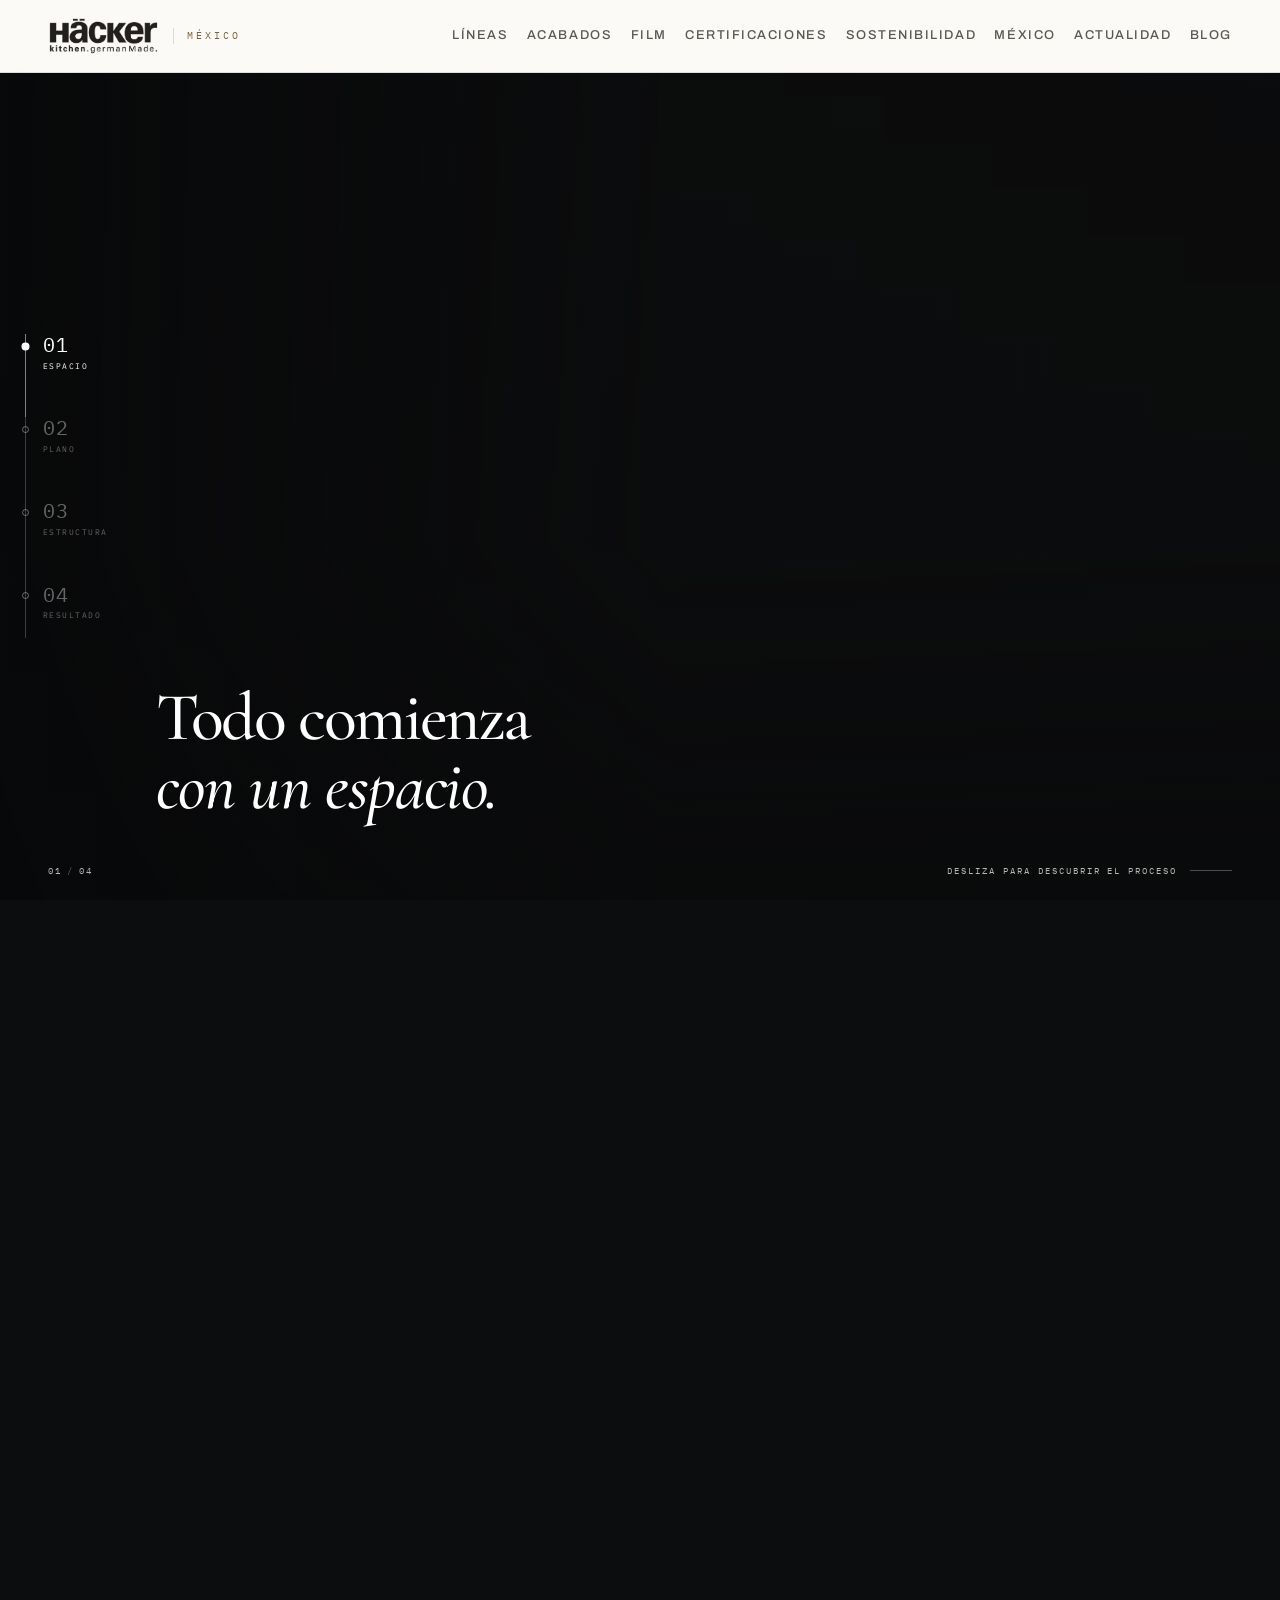
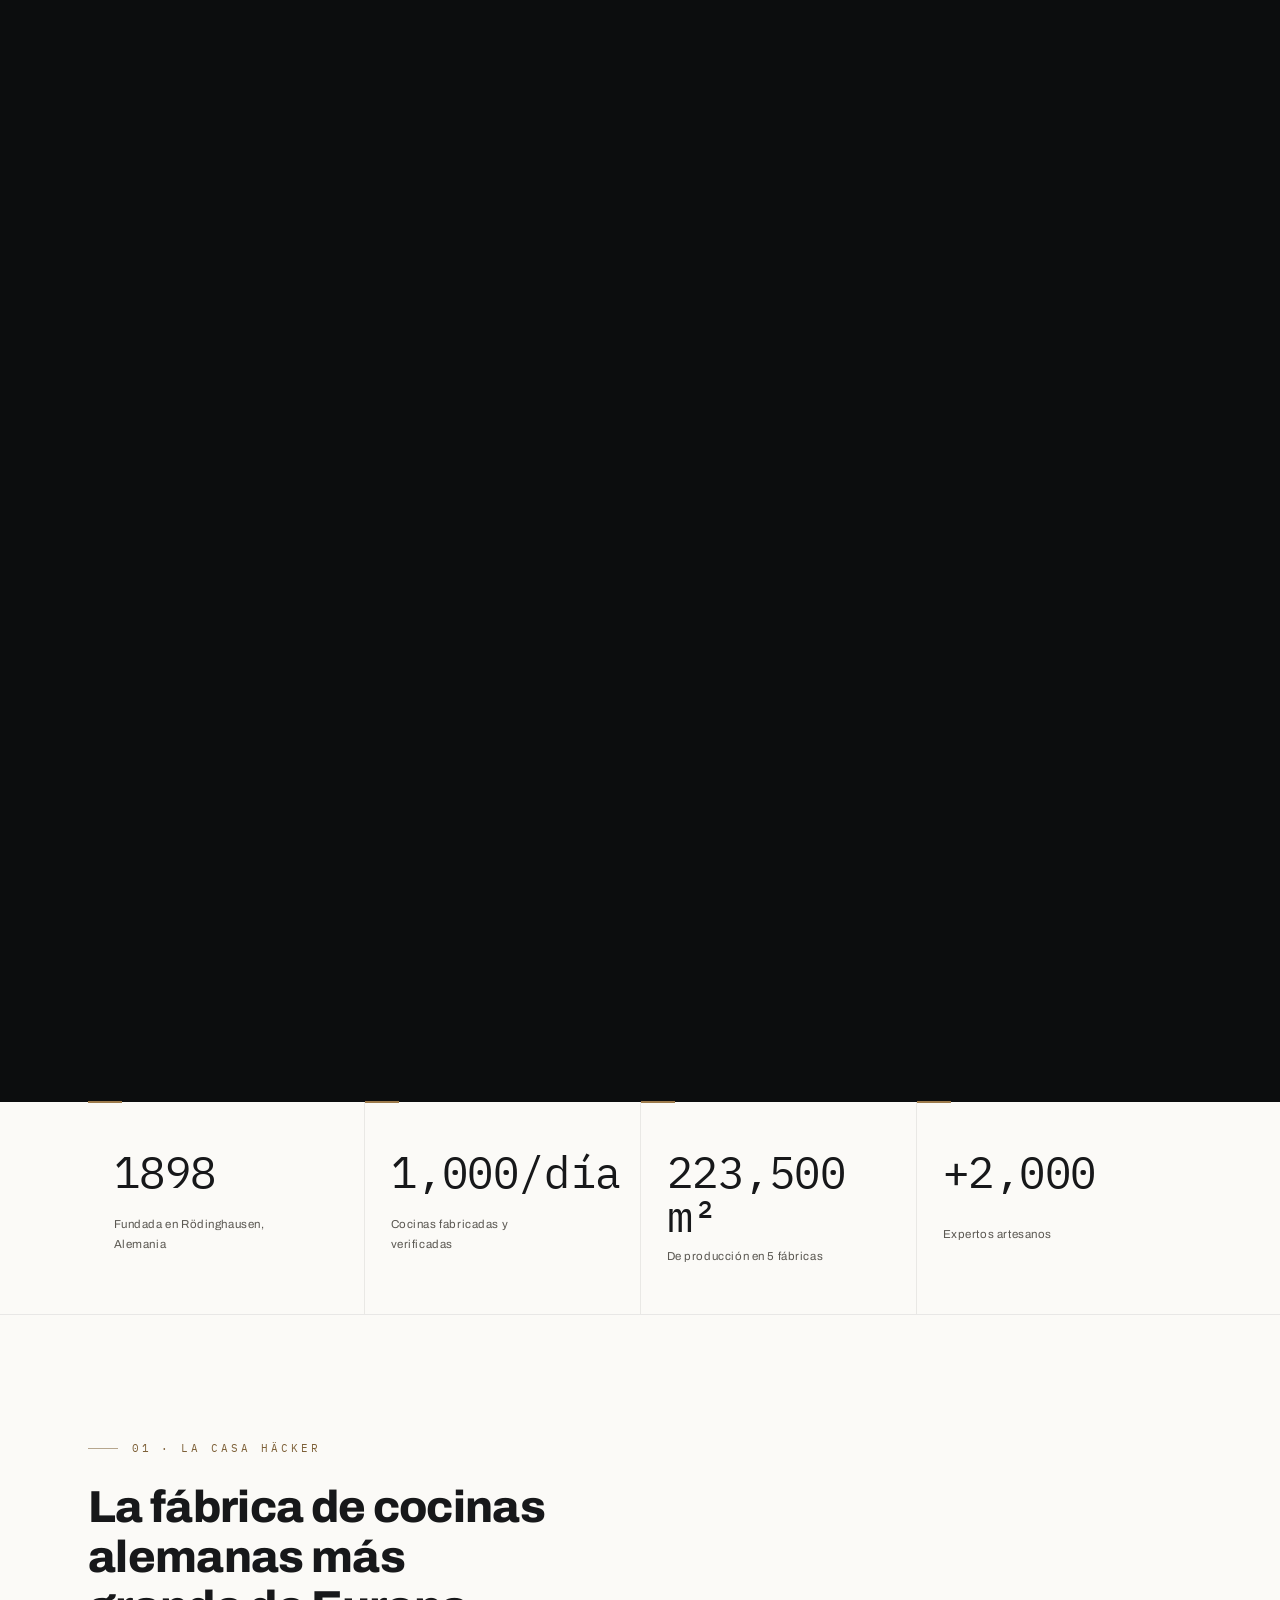
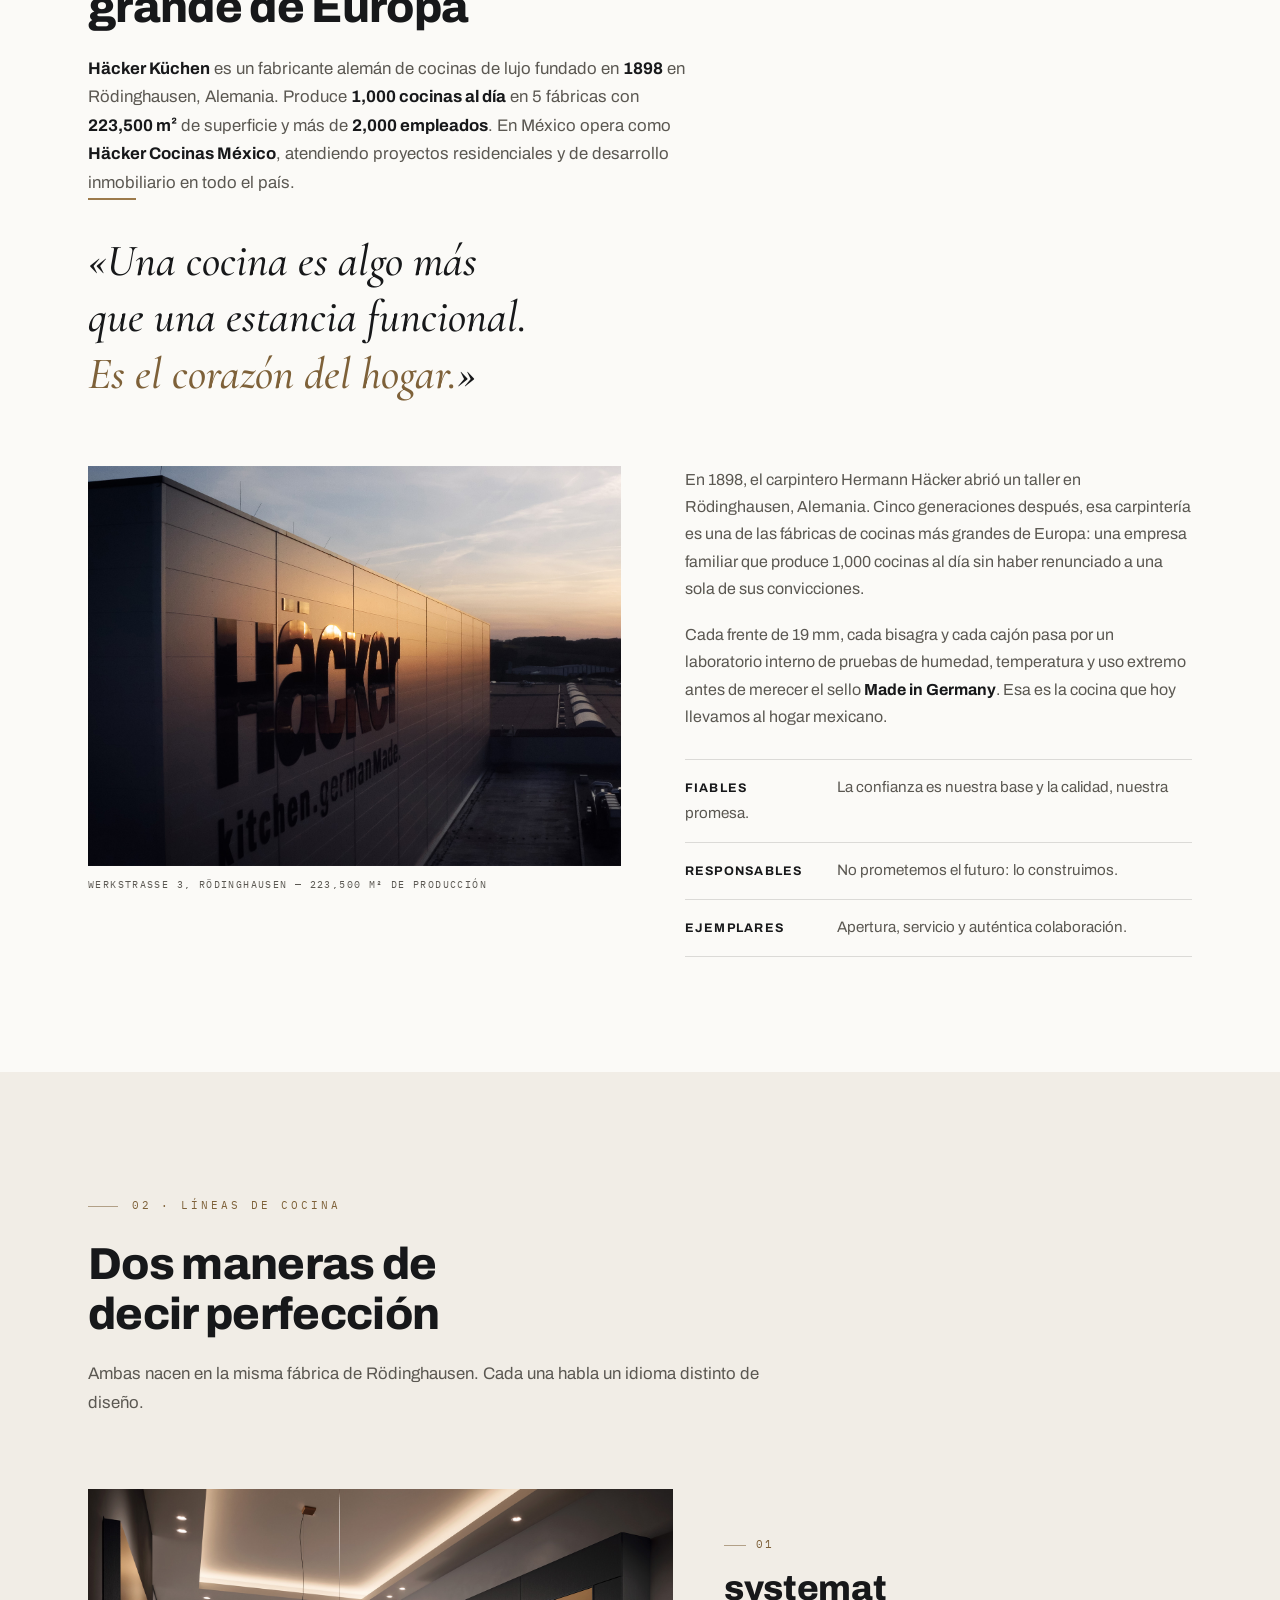
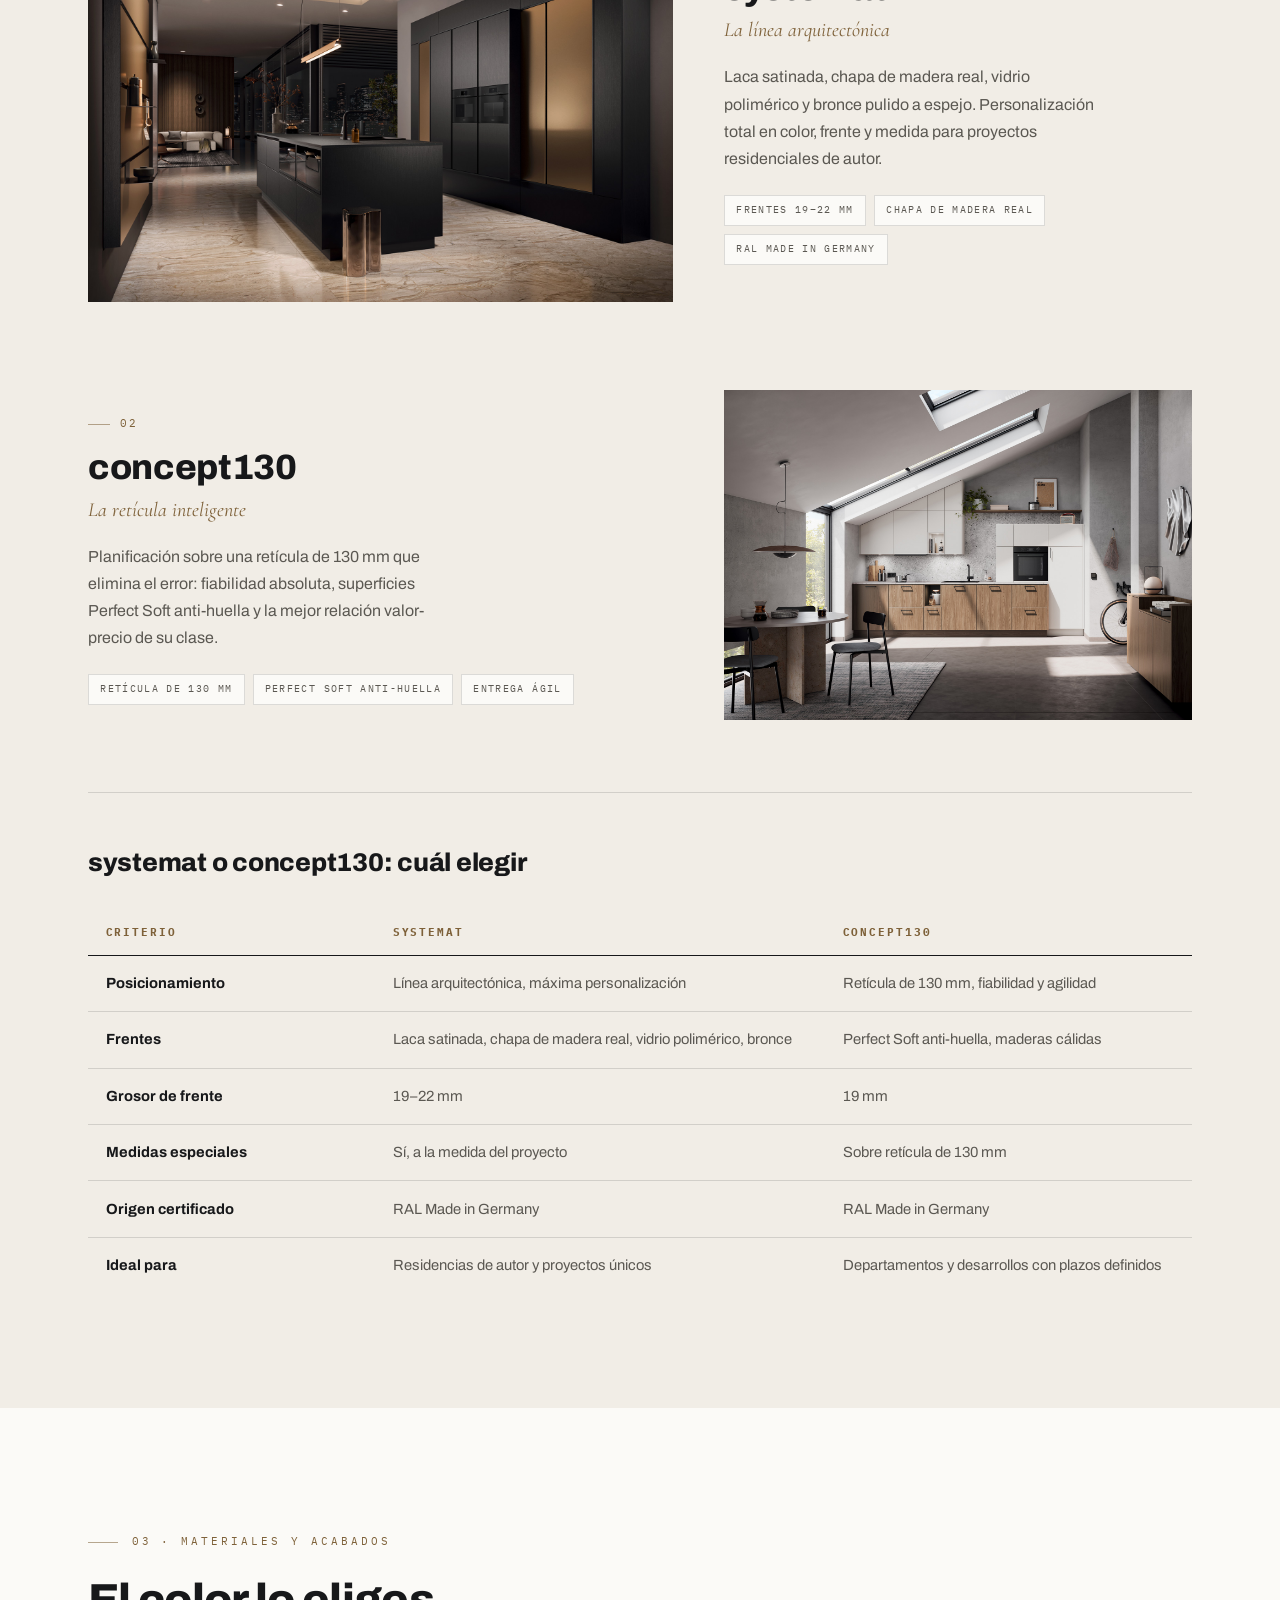
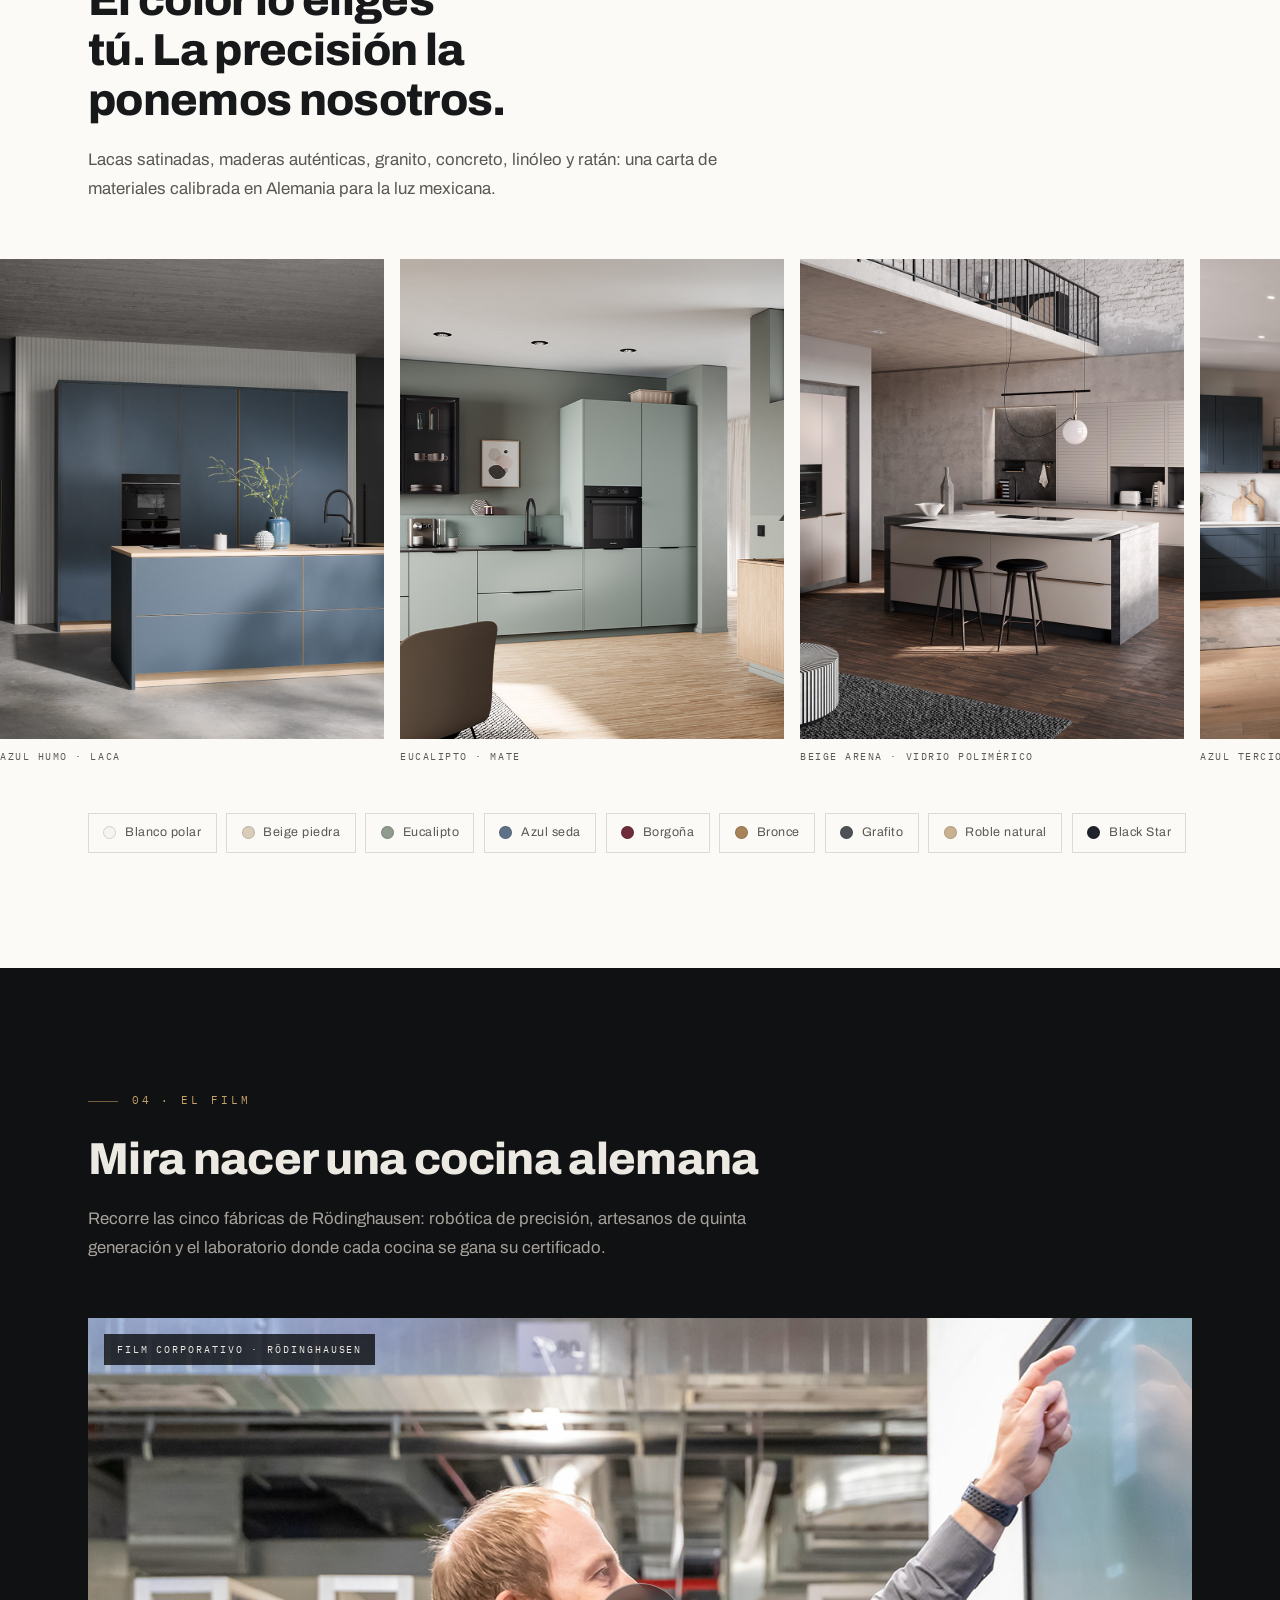
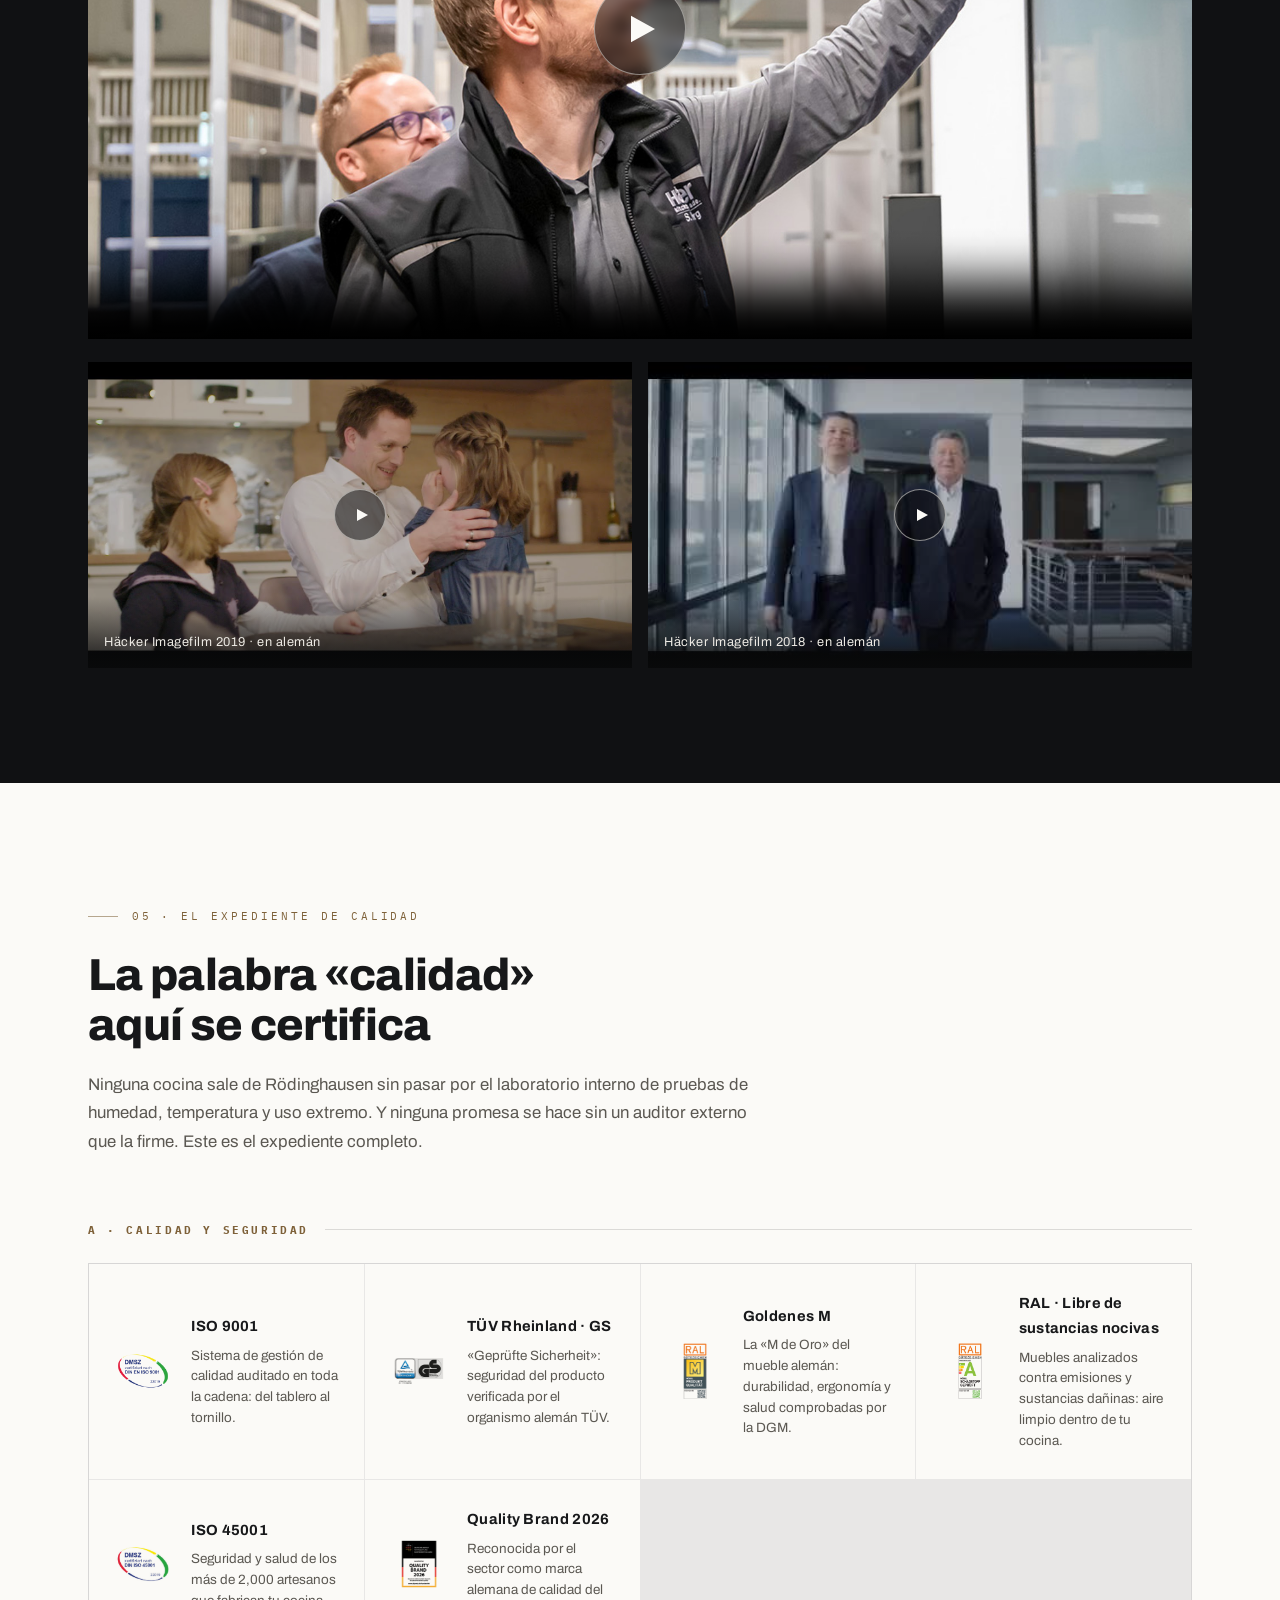
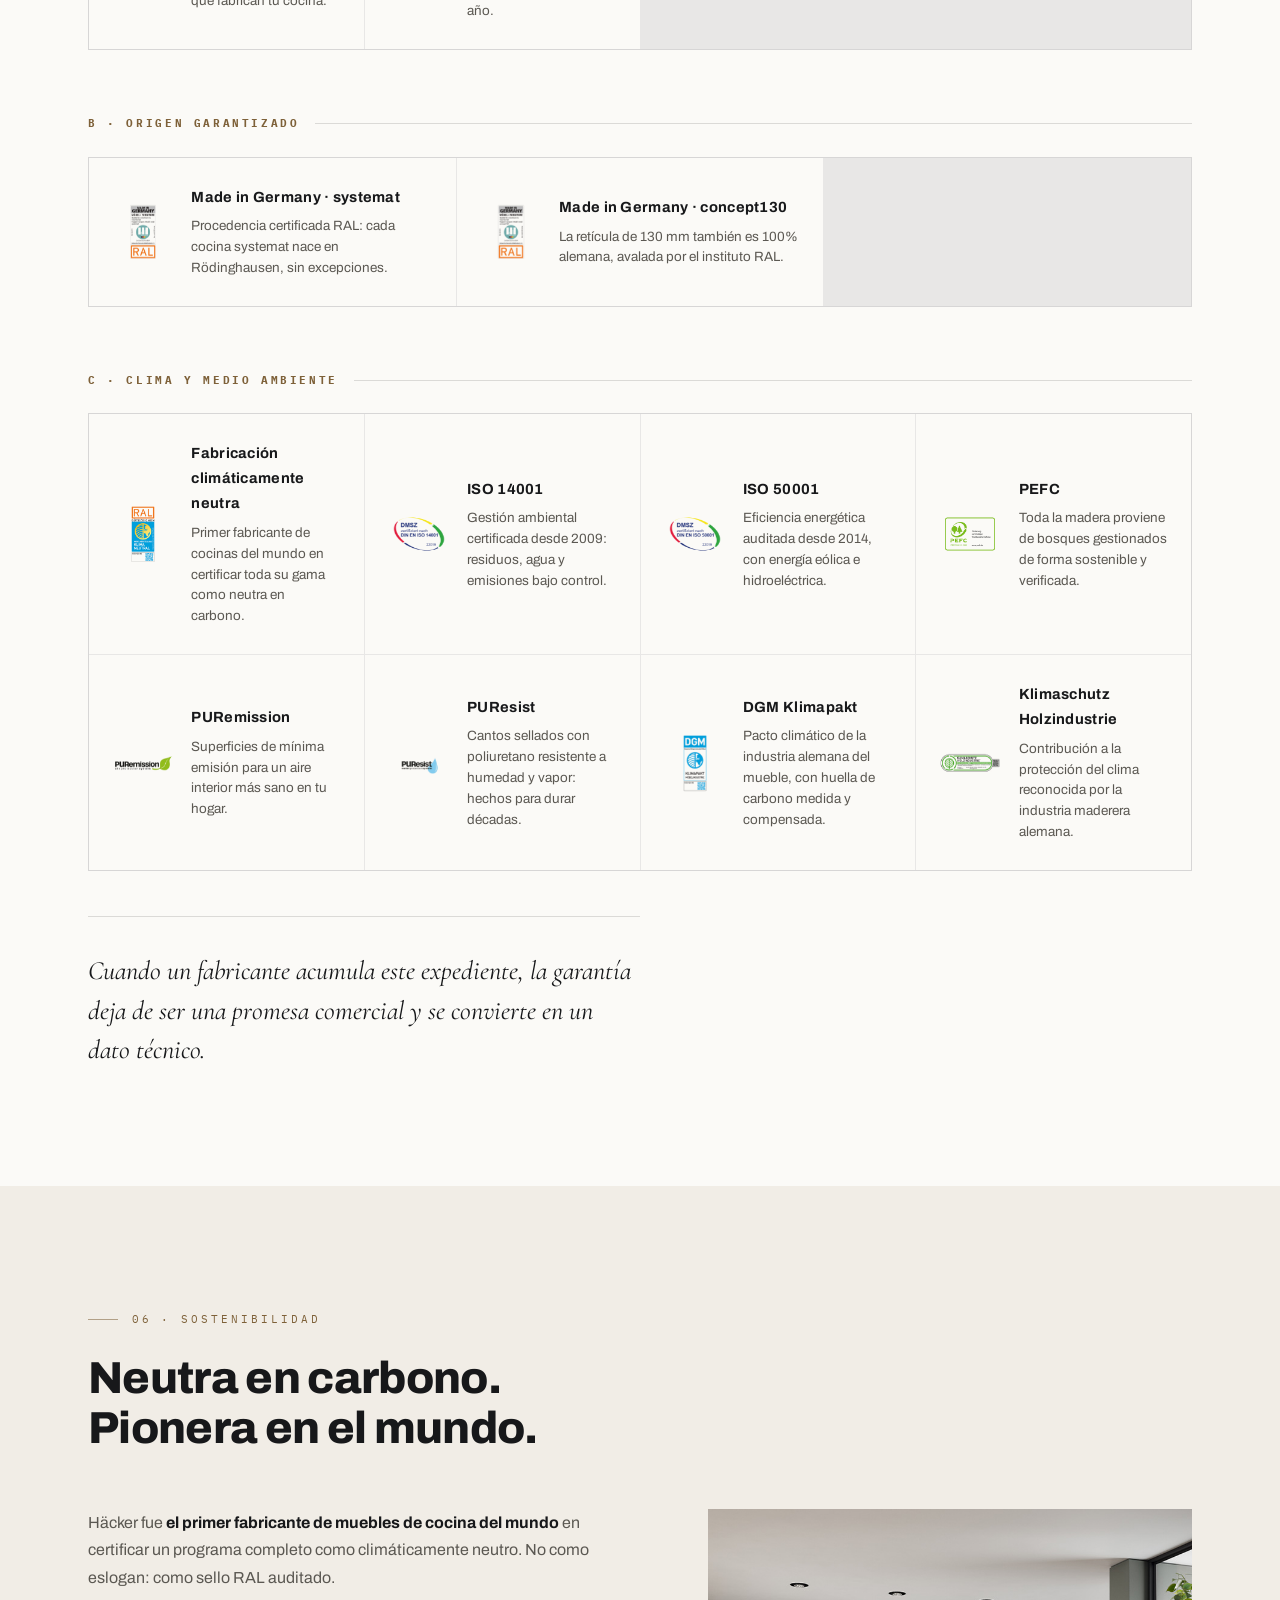
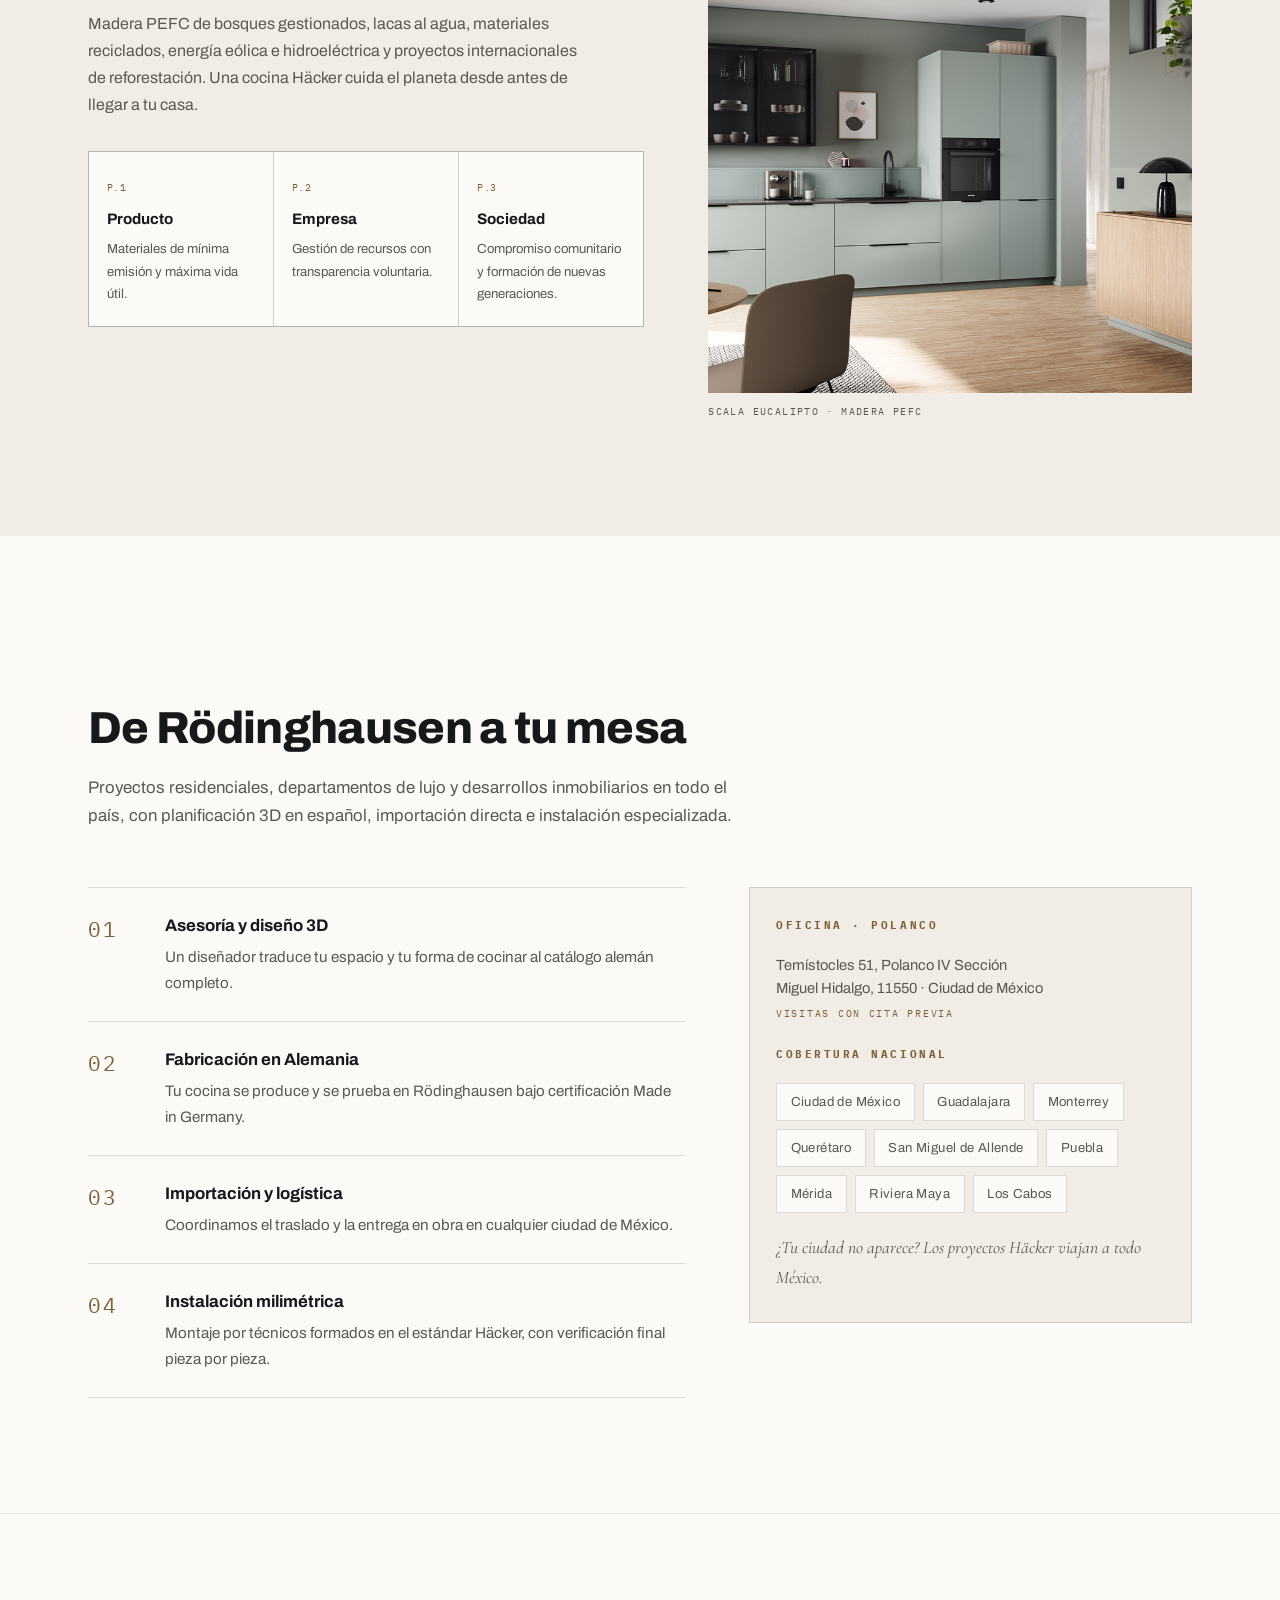
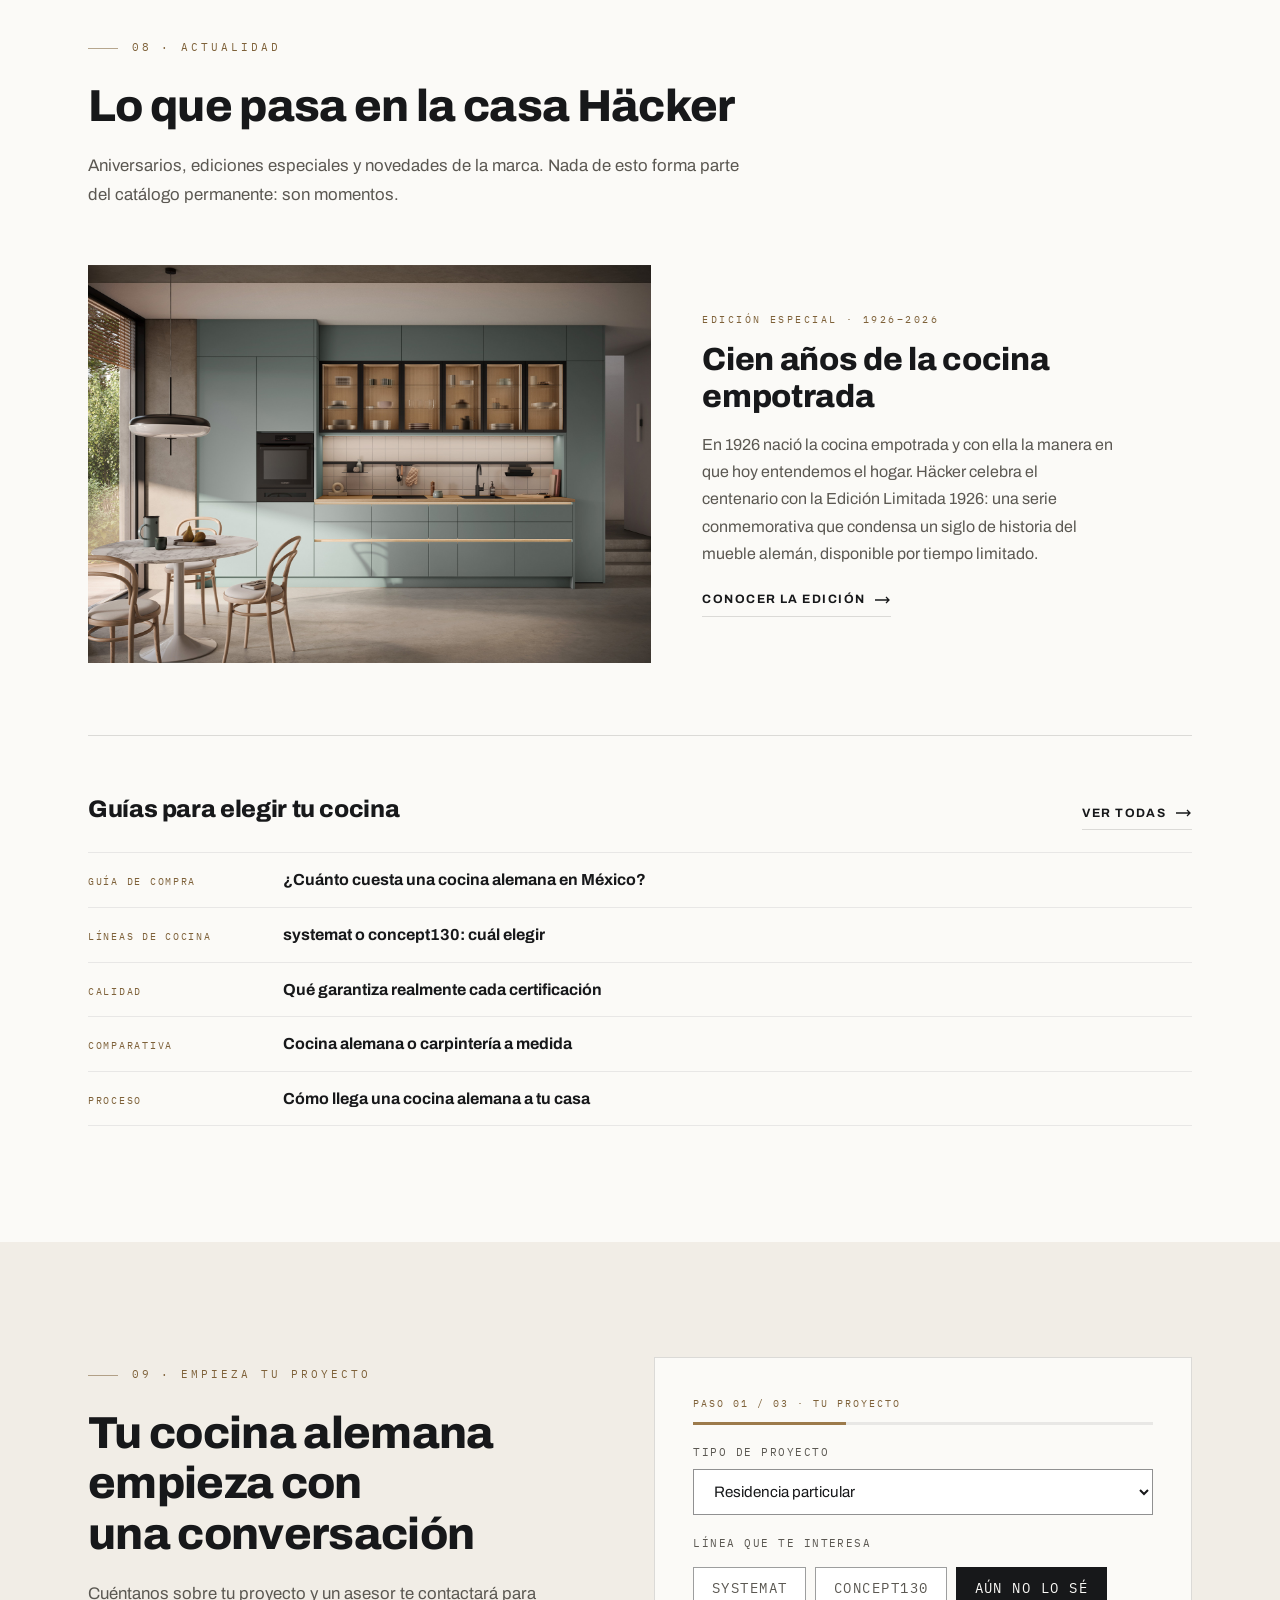
==== commit 2e92ebfb: "0209-1506" ====
--- a/index.html
+++ b/index.html
@@ -415,19 +415,15 @@
 
           <div class="hero__story" aria-live="polite">
             <article class="hero__copy is-active" data-copy="0">
-              <p class="hero__eyebrow mono">01 — ESPACIO</p>
               <h1 class="hero__title">Todo comienza <em>con un espacio.</em></h1>
             </article>
             <article class="hero__copy" data-copy="1">
-              <p class="hero__eyebrow mono">02 — PLANO</p>
               <h2 class="hero__title">Cada detalle <em>comienza en el plano.</em></h2>
             </article>
             <article class="hero__copy" data-copy="2">
-              <p class="hero__eyebrow mono">03 — ESTRUCTURA</p>
               <h2 class="hero__title">Precisión que <em>toma forma.</em></h2>
             </article>
             <article class="hero__copy" data-copy="3">
-              <p class="hero__eyebrow mono">04 — RESULTADO</p>
               <h2 class="hero__title">La precisión alemana, <em>llevada a tu cocina.</em></h2>
               <div class="hero__actions">
                 <a class="btn btn--light" href="#contacto">Agenda tu asesoría</a>
--- a/css/styles.css
+++ b/css/styles.css
@@ -141,7 +141,9 @@
 .brand {
   display: flex;
   align-items: center;
-  gap: 0.75rem;
+  gap: 0.9rem;
+  flex: 0 0 auto;
+  padding-right: 1.35rem;
 }
 
 .brand__logo {
@@ -156,7 +158,9 @@
   letter-spacing: 0.3em;
   color: var(--bronze-deep);
   border-left: 1px solid var(--line);
-  padding-left: 0.75rem;
+  padding-left: 0.8rem;
+  white-space: nowrap;
+  flex: 0 0 auto;
 }
 
 .site-nav {
@@ -382,7 +386,7 @@
 .hero__steps {
   position: absolute;
   z-index: 4;
-  left: max(var(--gutter), calc((100vw - var(--wrap)) / 2));
+  left: 25px;
   top: 50%;
   transform: translateY(-50%);
   width: 5.1rem;
@@ -530,8 +534,8 @@
   }
 
   .hero__steps {
-    left: var(--gutter);
-    right: var(--gutter);
+    left: 25px;
+    right: 25px;
     top: 1.15rem;
     width: auto;
     transform: none;
@@ -558,7 +562,7 @@
   .hero__steps li small { font-size: 0.42rem; letter-spacing: 0.12em; }
 
   .hero__progress {
-    left: var(--gutter);
+    left: 25px;
     bottom: 1.2rem;
   }
 
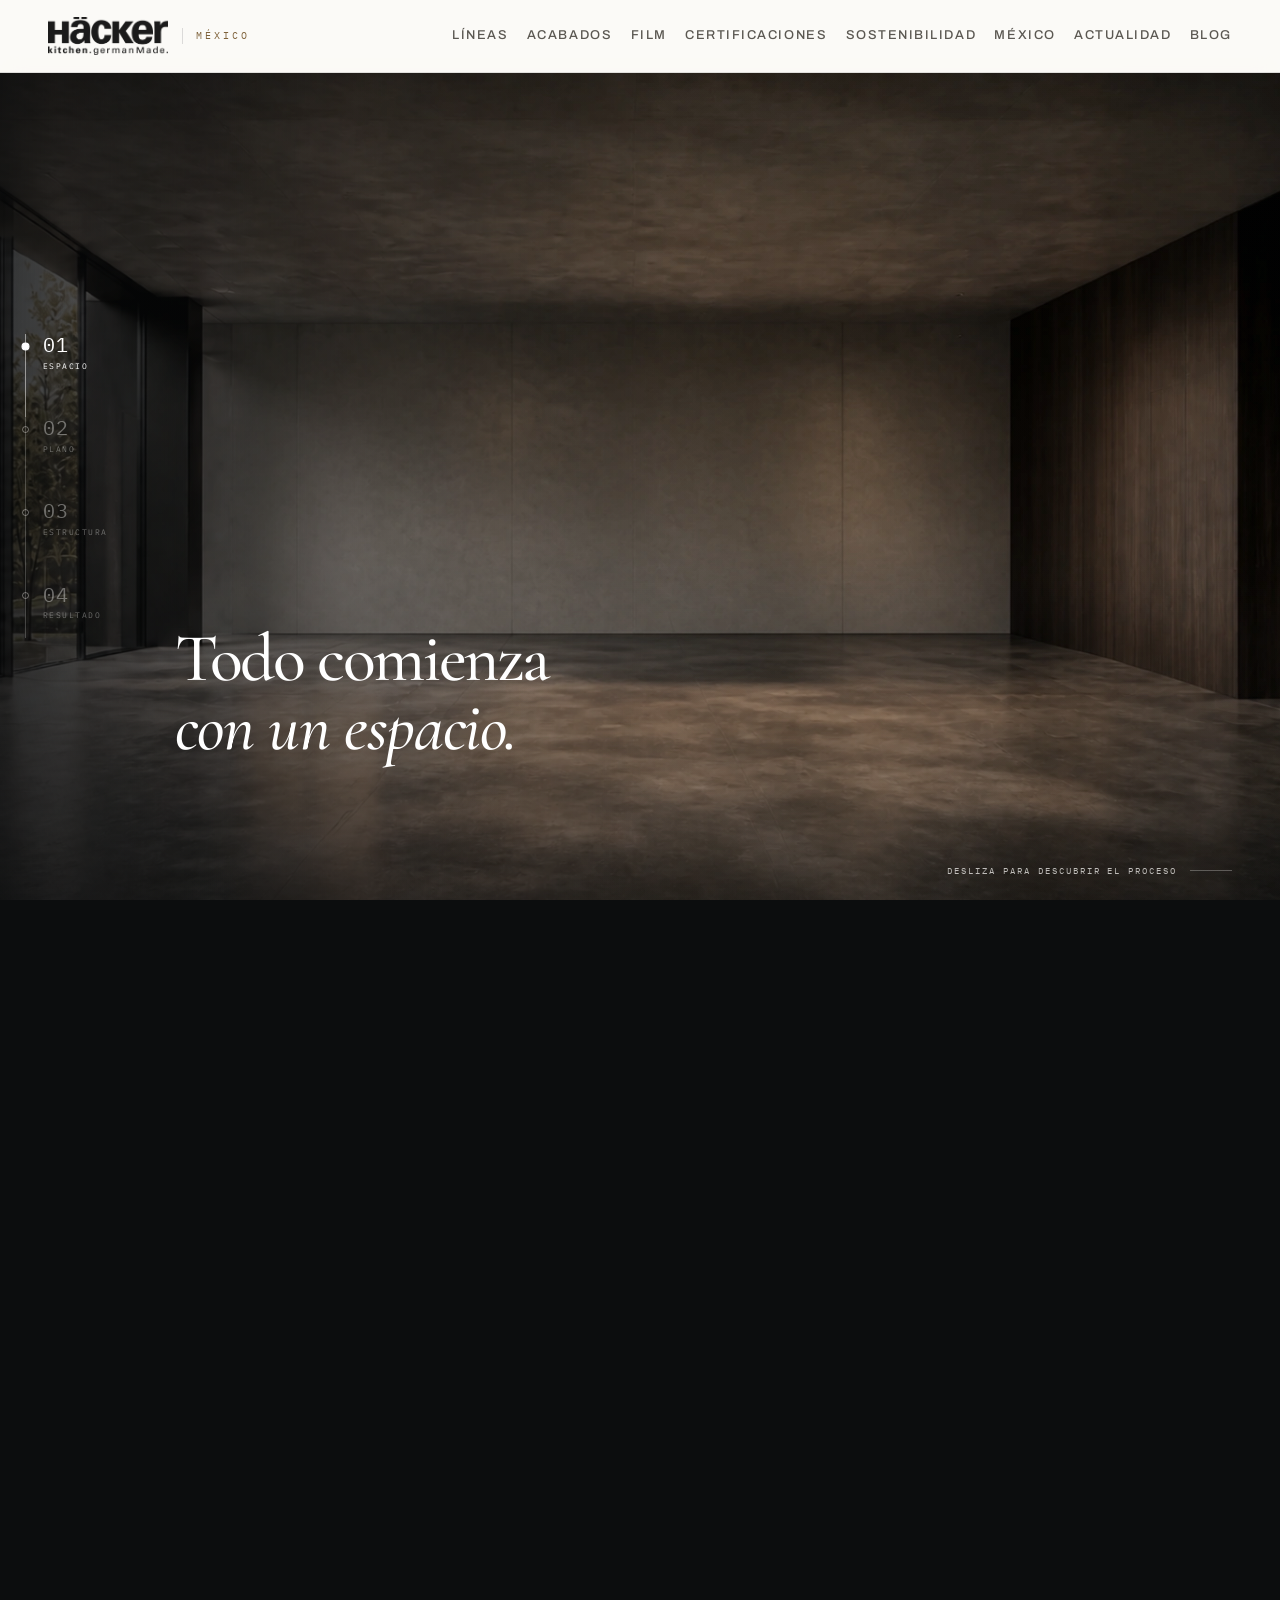
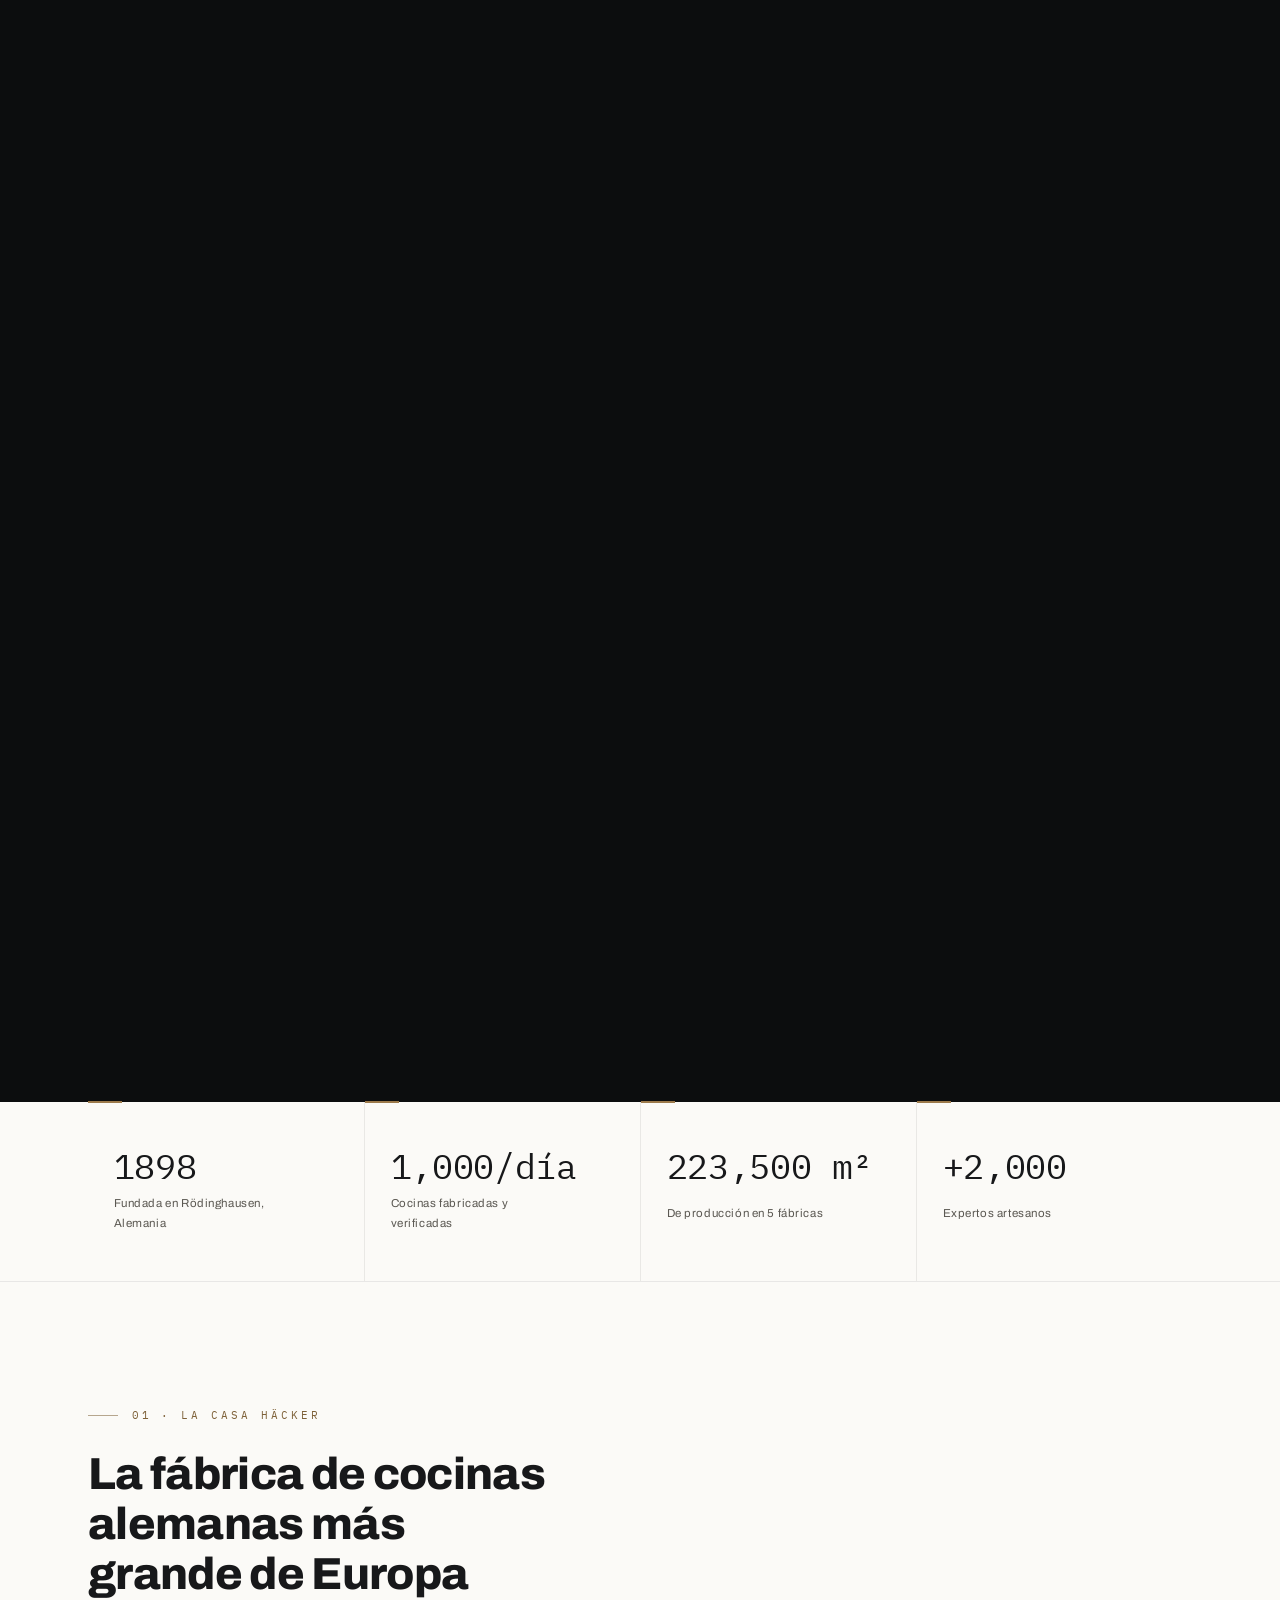
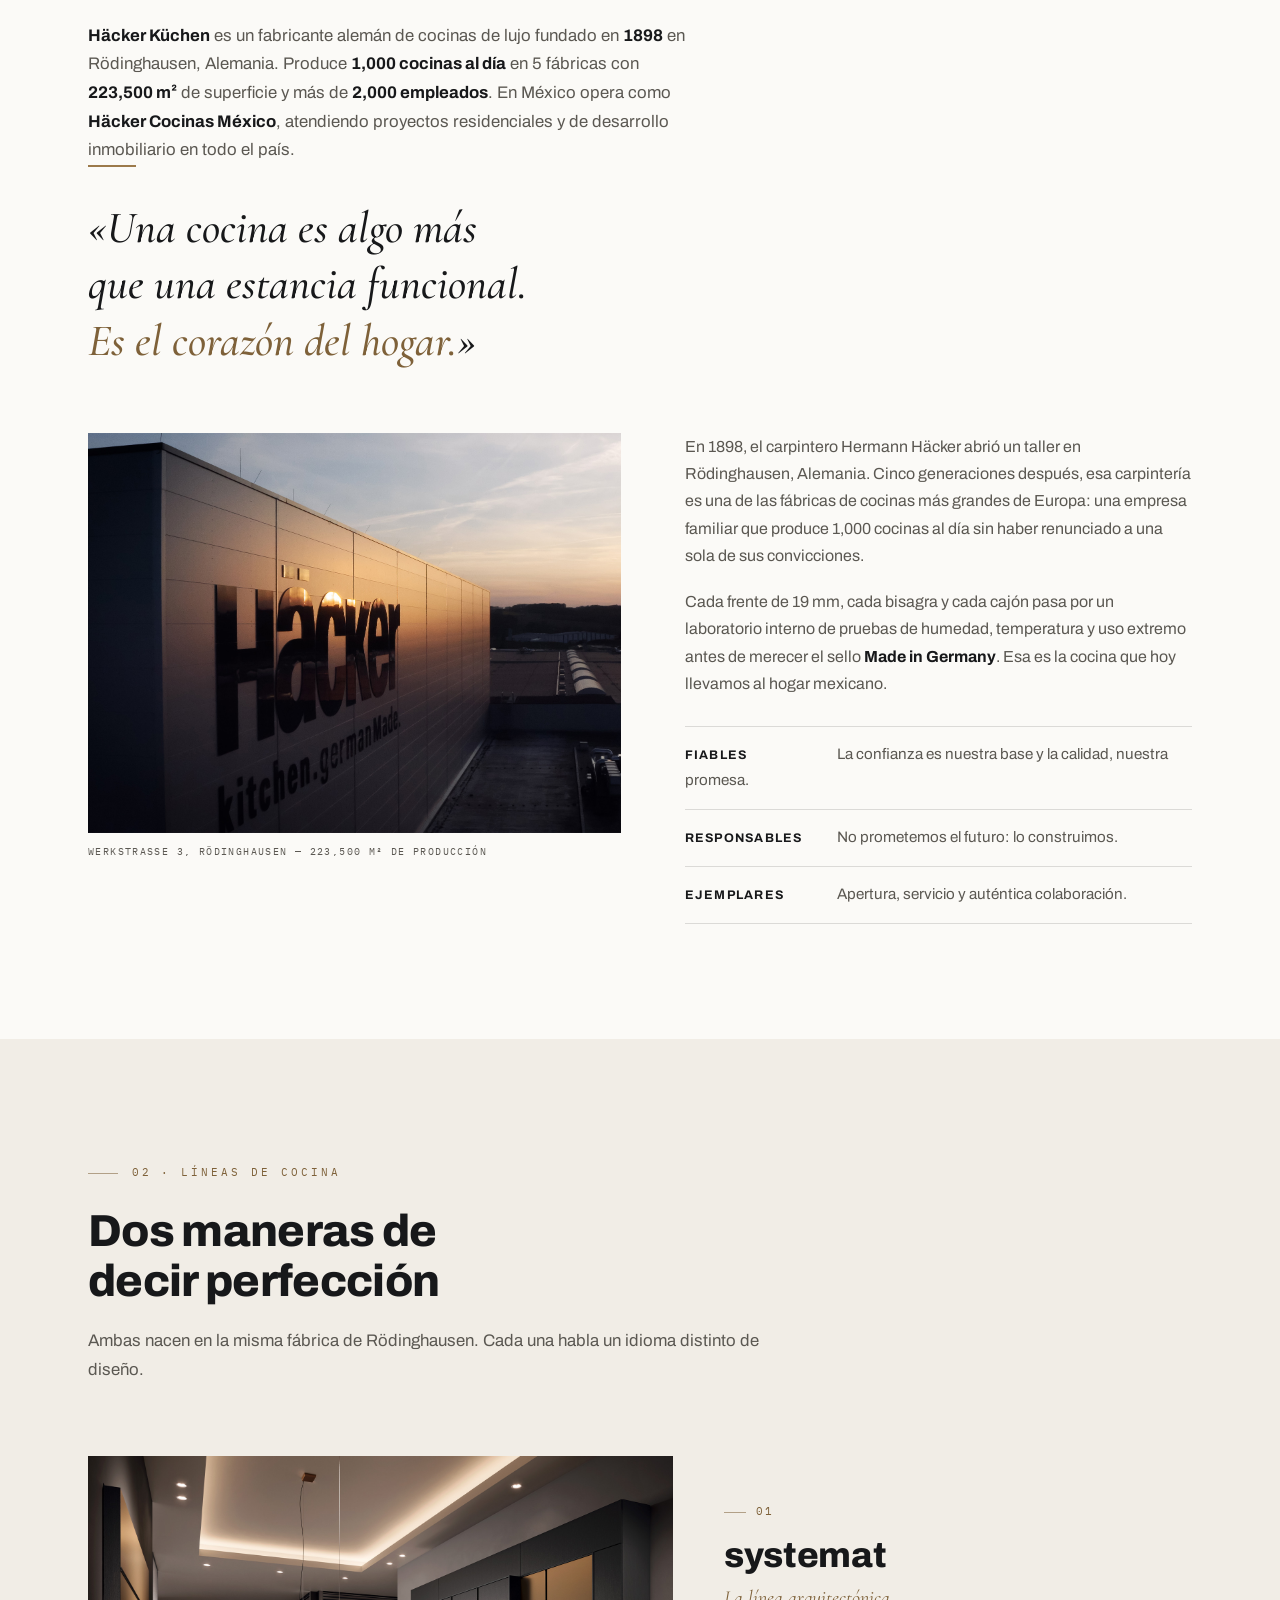
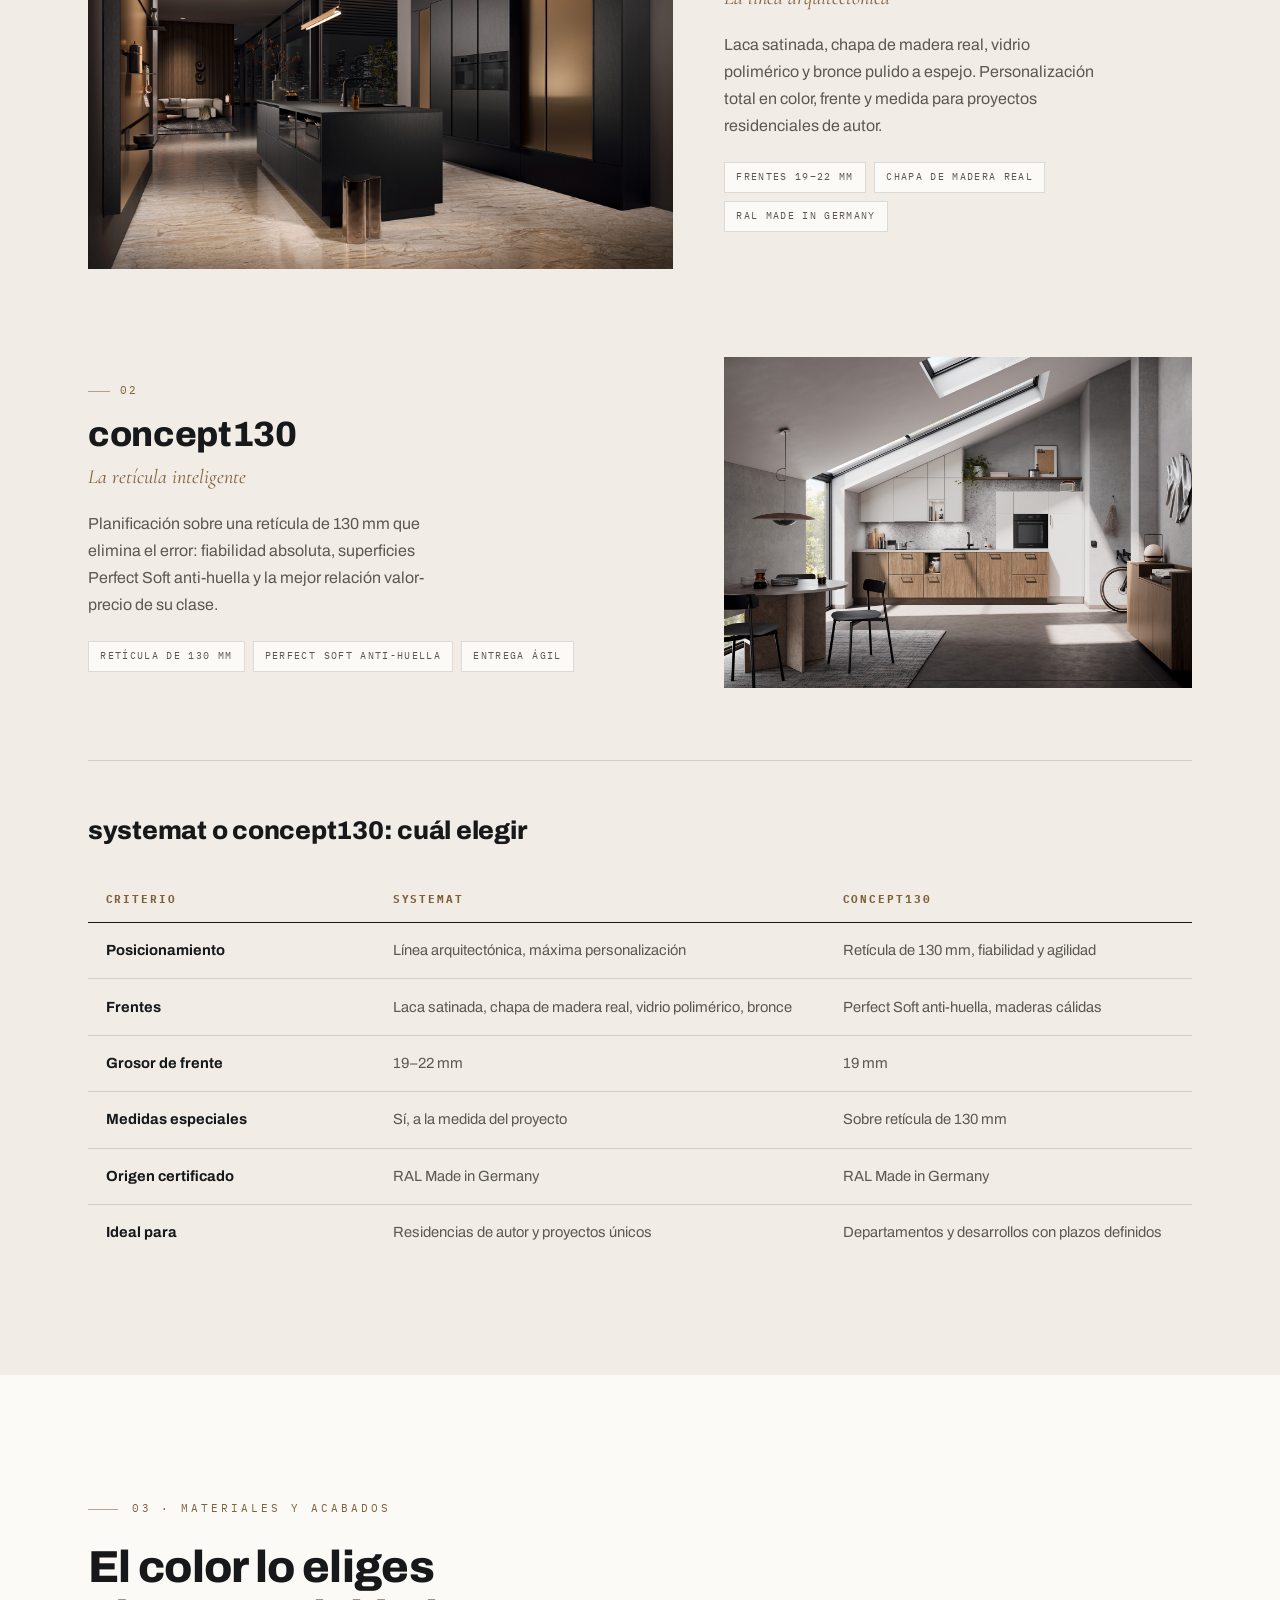
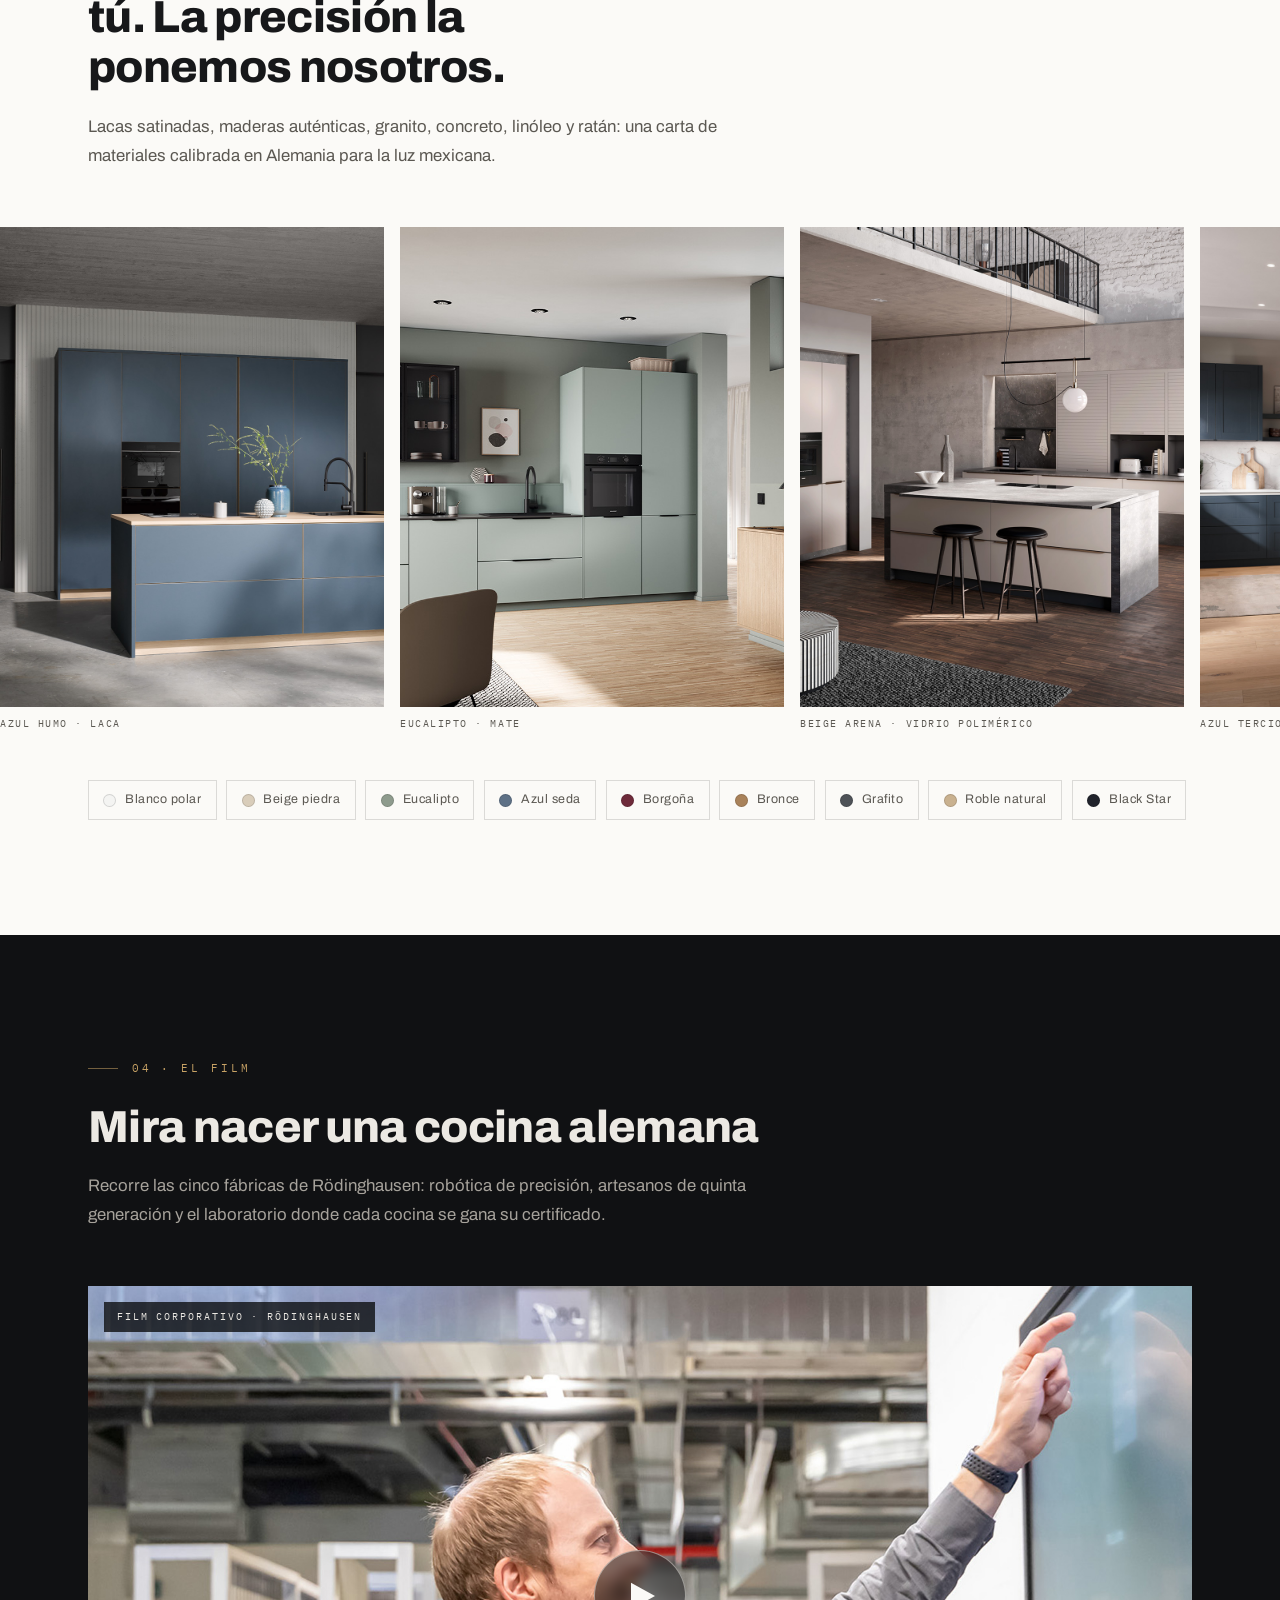
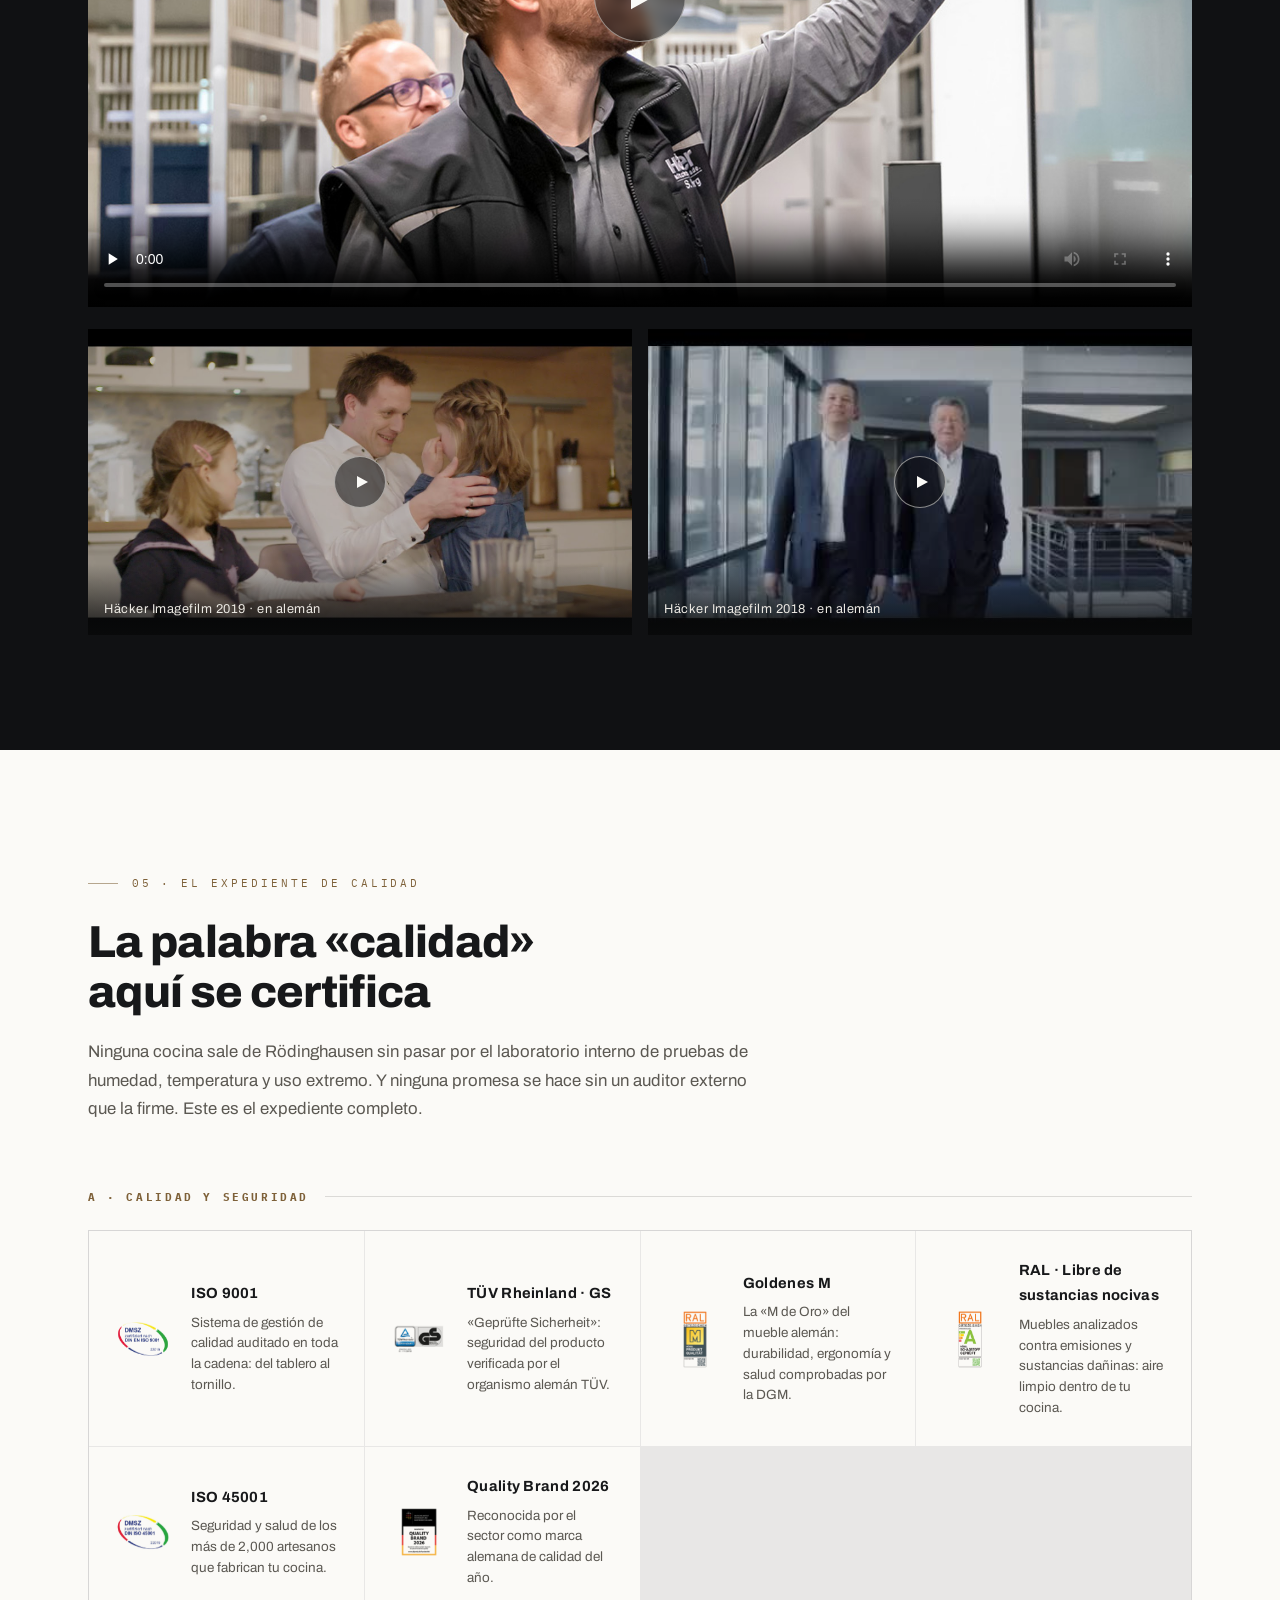
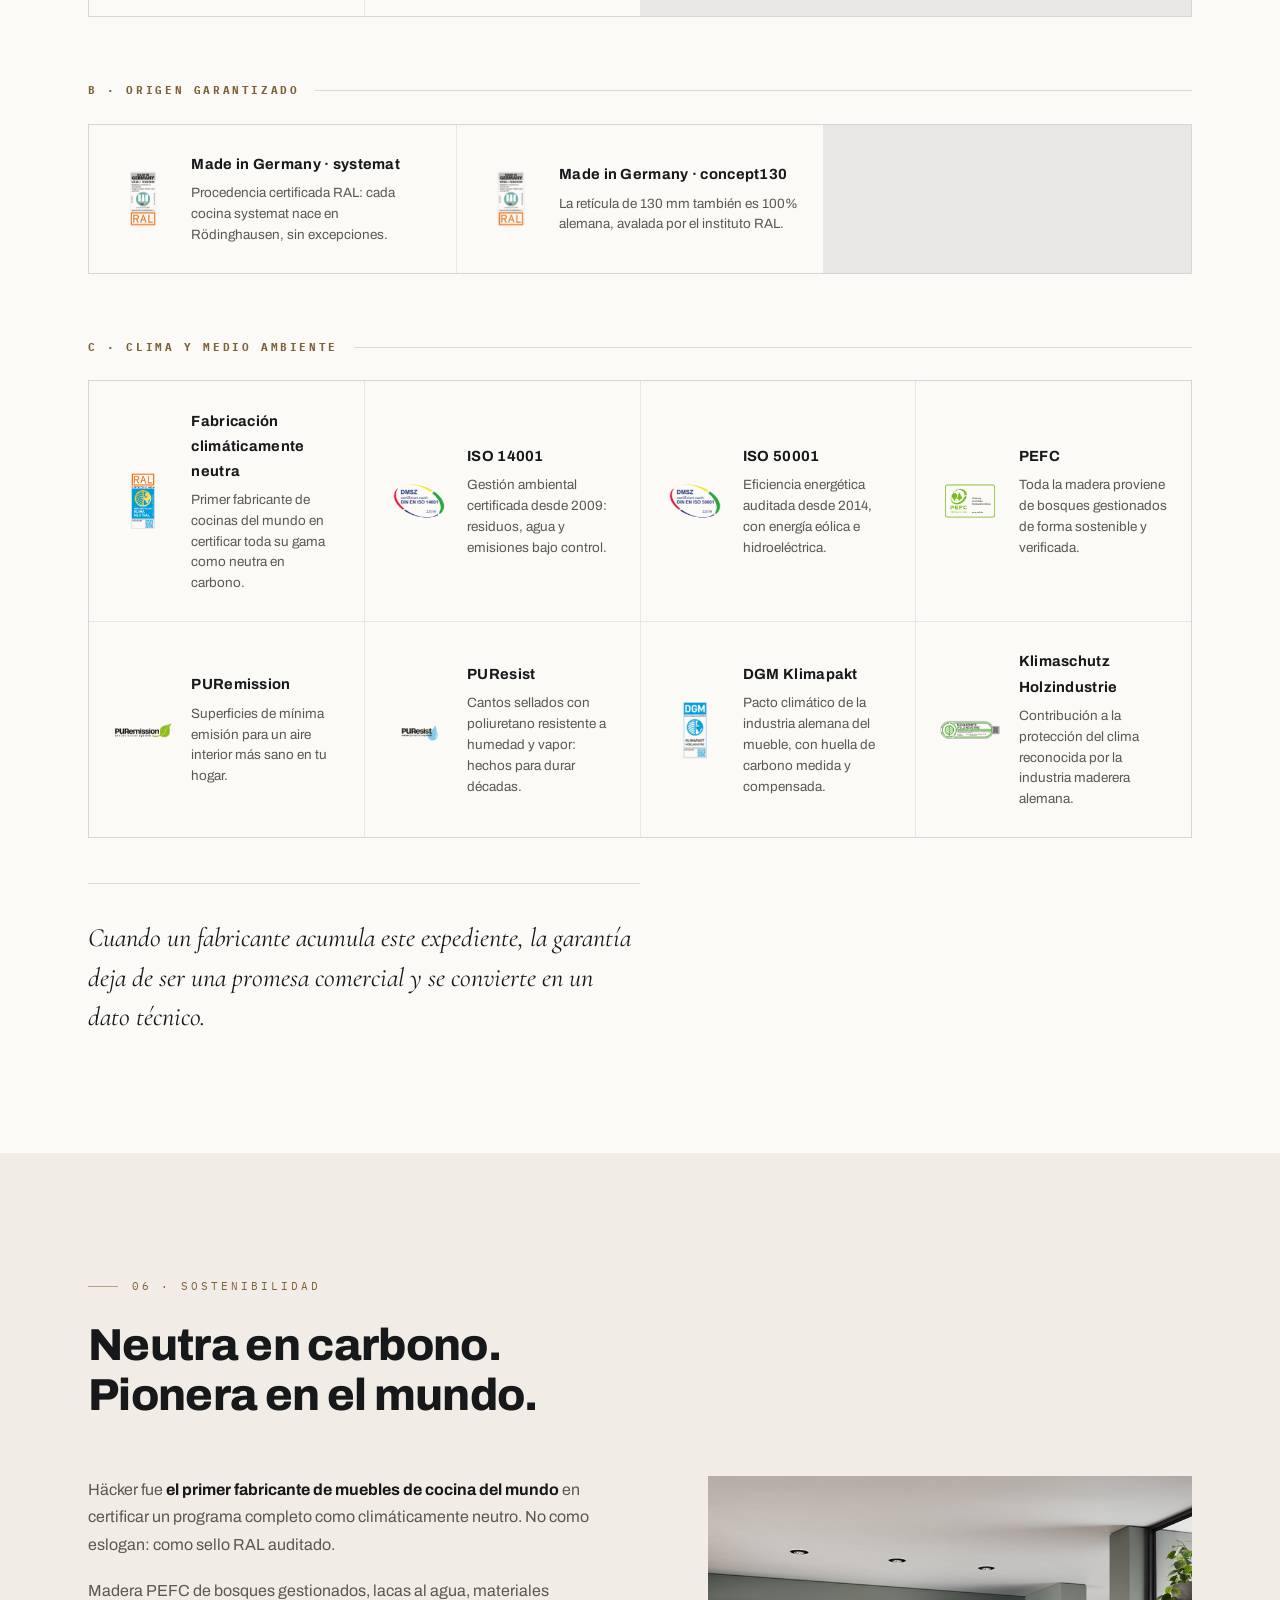
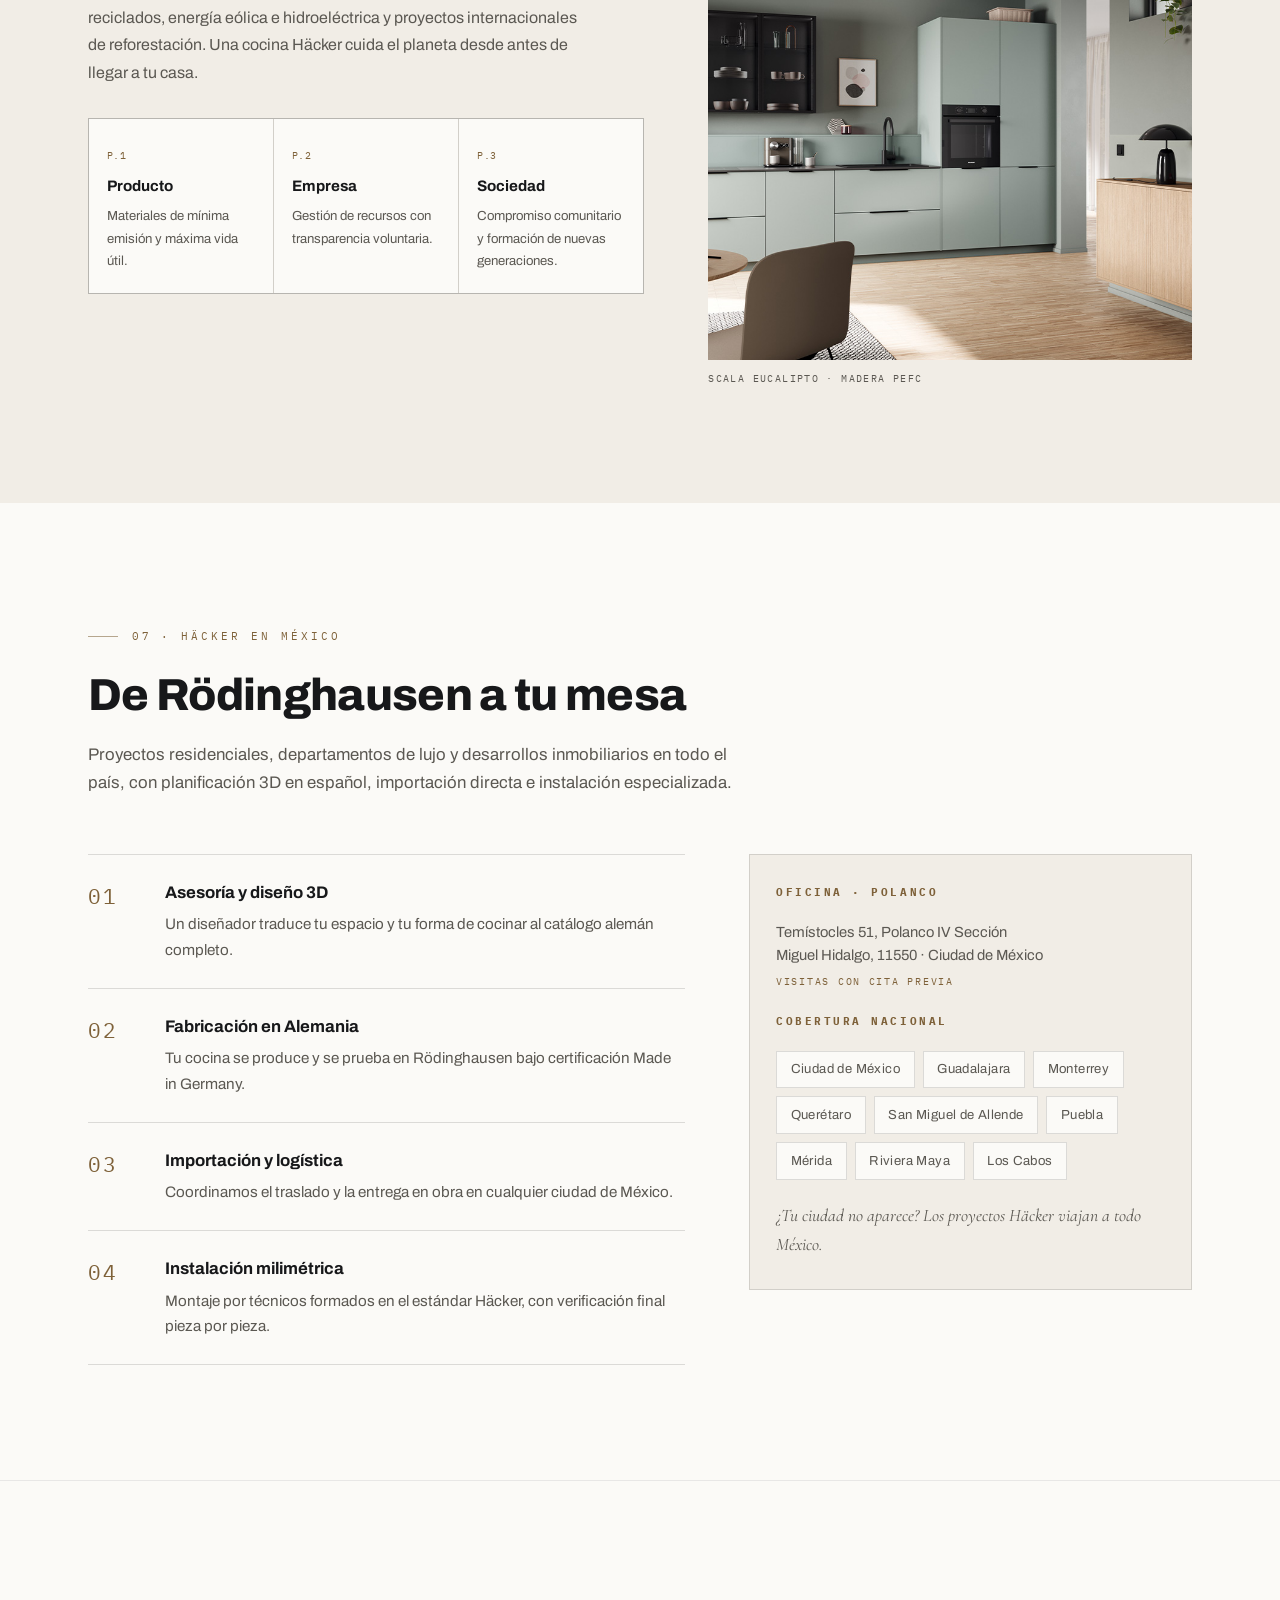
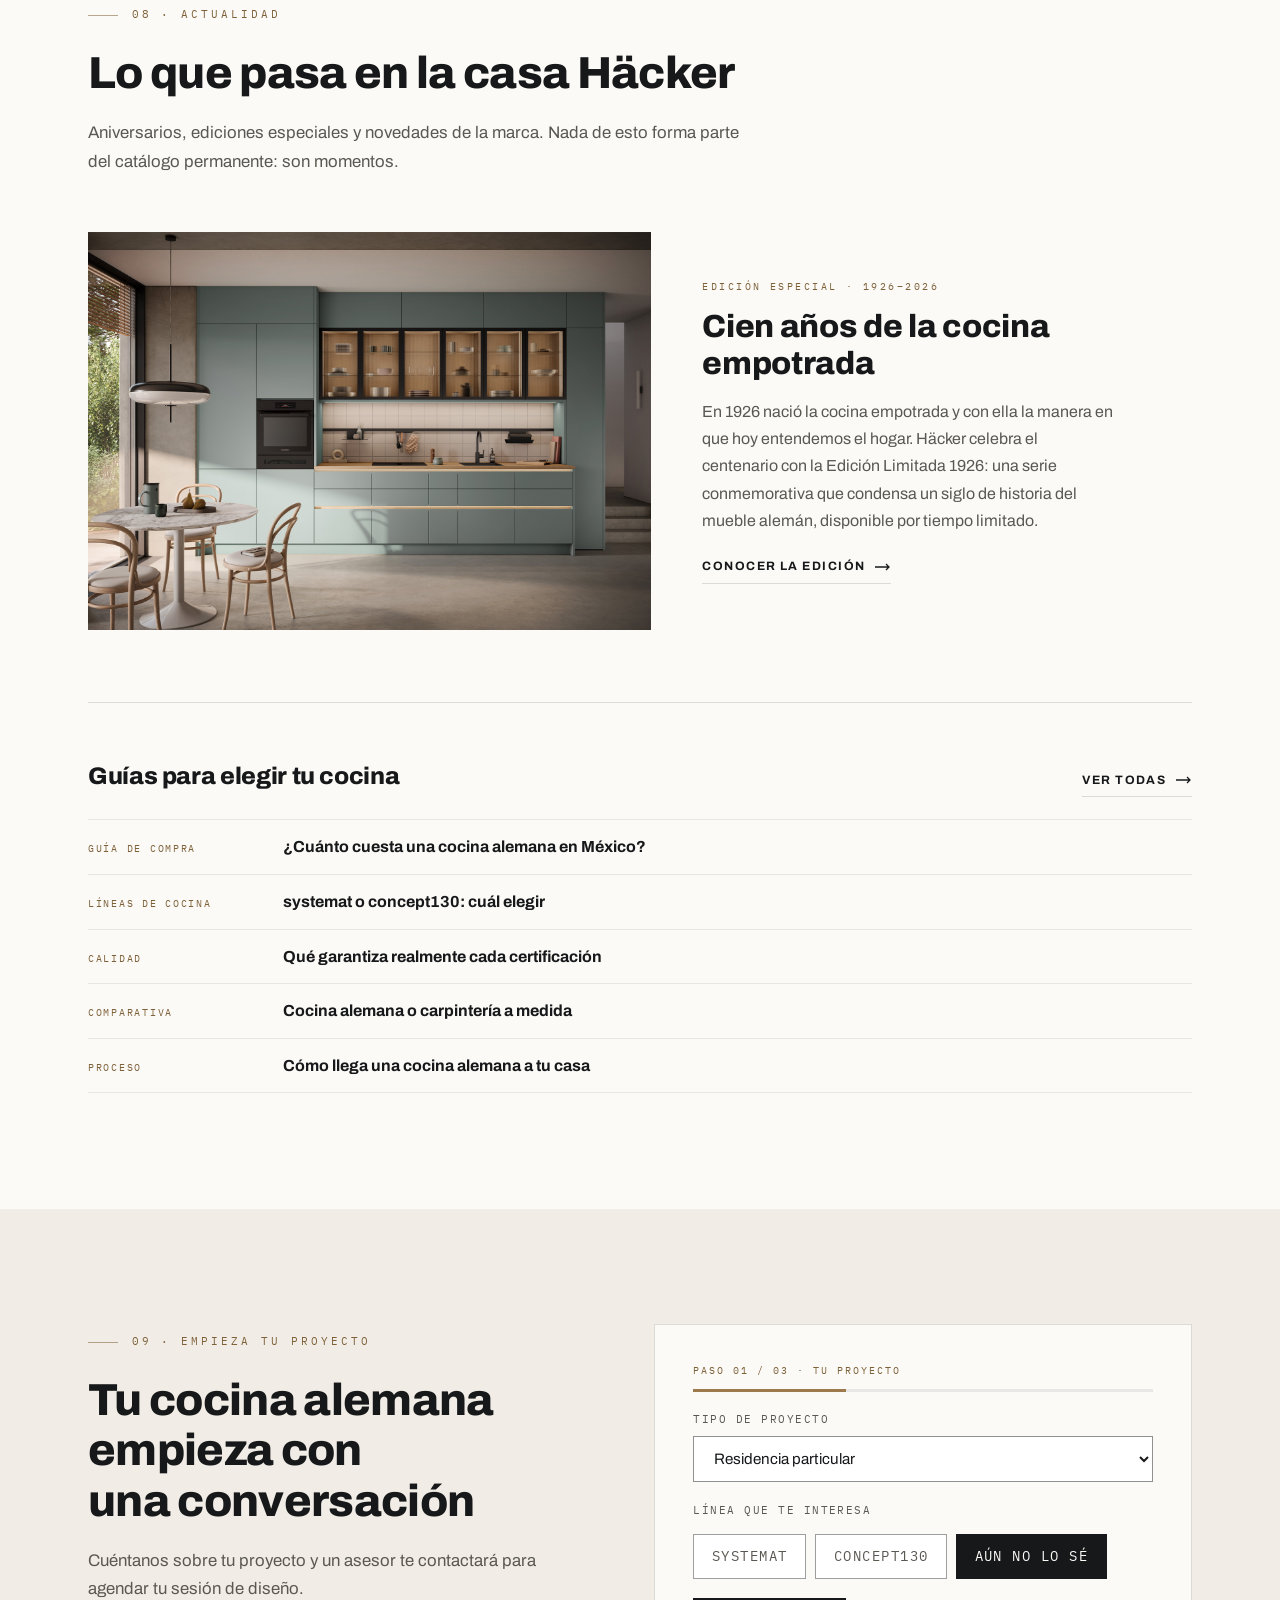
==== commit c417e501: "0209-1604" ====
--- a/index.html
+++ b/index.html
@@ -368,7 +368,7 @@
   <header class="site-header" id="siteHeader">
     <div class="site-header__inner">
       <a class="brand" href="#inicio" aria-label="Häcker Cocinas México — inicio">
-        <img class="brand__logo" src="assets/logos/hacker-logo.png" alt="Häcker kitchen. german Made. — logotipo" width="1233" height="423">
+        <img class="brand__logo" src="assets/logos/hacker-logo.png" alt="Häcker kitchen. german Made. — logotipo" width="2048" height="649">
         <span class="brand__region mono">MÉXICO</span>
       </a>
       <nav class="site-nav" id="siteNav" aria-label="Navegación principal">
@@ -438,9 +438,6 @@
             <li data-cap="3"><span>04</span><small>RESULTADO</small></li>
           </ol>
 
-          <div class="hero__progress mono" aria-hidden="true">
-            <span id="heroProgressCurrent">01</span><span class="hero__progress-sep">/</span><span>04</span>
-          </div>
 
           <p class="hero__cue mono" id="heroCue" aria-hidden="true">
             DESLIZA PARA DESCUBRIR EL PROCESO
@@ -461,7 +458,7 @@
           <span class="stat__num mono" data-count="1000" data-suffix="/día">1,000/día</span>
           <span class="stat__label">Cocinas fabricadas y verificadas</span>
         </div>
-        <div class="stat" data-reveal>
+        <div class="stat stat--production" data-reveal>
           <span class="stat__num mono" data-count="223500" data-suffix=" m²">223,500 m²</span>
           <span class="stat__label">De producción en 5 fábricas</span>
         </div>
@@ -1117,7 +1114,7 @@
     <div class="wrap">
       <div class="site-footer__top">
         <div class="site-footer__brand">
-          <img class="site-footer__logo" src="assets/logos/hacker-logo.png" alt="Häcker kitchen. german Made. — logotipo" loading="lazy" width="1233" height="423">
+          <img class="site-footer__logo" src="assets/logos/hacker-logo.png" alt="Häcker kitchen. german Made. — logotipo" loading="lazy" width="2048" height="649">
           <p>Cocinas alemanas de lujo, Made in Germany desde 1898.<br>Fabricadas en Rödinghausen. Diseñadas para México.</p>
           <p class="site-footer__address">Temístocles 51, Polanco IV Sección<br>Miguel Hidalgo, 11550 · Ciudad de México</p>
         </div>
--- a/css/styles.css
+++ b/css/styles.css
@@ -251,7 +251,7 @@
 
 .btn--lg { padding: 1.1rem 2.4rem; }
 
-.site-header__cta { padding: 0.65rem 1.3rem; font-size: 0.72rem; }
+.site-header__cta { padding: 0.65rem 1.3rem; font-size: 0.66rem; }
 
 /* ---------- Hero · proceso Häcker ---------- */
 .hero {
@@ -313,8 +313,8 @@
 .hero__story {
   position: absolute;
   z-index: 3;
-  left: max(calc(var(--gutter) + 6.75rem), calc((100vw - var(--wrap)) / 2 + 7rem));
-  bottom: clamp(4.2rem, 9vh, 6.5rem);
+  left: 175px; /* 25px del rail + 150px de separación */
+  bottom: 140px;
   width: min(43rem, calc(100vw - 18rem));
   min-height: 15rem;
   pointer-events: none;
@@ -524,7 +524,7 @@
 
   .hero__title {
     max-width: 10.5ch;
-    font-size: clamp(2.65rem, 11.7vw, 4.2rem);
+    font-size: clamp(2.15rem, 9.2vw, 3.25rem);
     line-height: 0.94;
   }
 
@@ -561,11 +561,6 @@
   .hero__steps li span { font-size: 0.86rem; }
   .hero__steps li small { font-size: 0.42rem; letter-spacing: 0.12em; }
 
-  .hero__progress {
-    left: 25px;
-    bottom: 1.2rem;
-  }
-
   .hero__cue {
     right: var(--gutter);
     bottom: 1.2rem;
@@ -584,8 +579,8 @@
 
 @media (max-width: 560px) {
   .hero__steps li small { display: none; }
-  .hero__story { bottom: 4.5rem; }
-  .hero__title { font-size: clamp(2.35rem, 11vw, 3.45rem); }
+  .hero__story { bottom: 3.15rem; }
+  .hero__title { font-size: clamp(1.95rem, 9vw, 2.9rem); }
   .hero__actions .btn { width: auto; }
 }
 
@@ -644,13 +639,16 @@
 .stat:first-child { border-left: none; }
 
 .stat__num {
-  font-size: clamp(1.9rem, 3.4vw, 2.9rem);
+  font-size: clamp(1.6rem, 2.7vw, 2.25rem);
   font-weight: 400;
   color: var(--ink);
   letter-spacing: -0.01em;
   line-height: 1;
   font-variant-numeric: tabular-nums;
-}
+  white-space: nowrap;
+}
+
+
 
 .stat__label {
   font-size: 0.72rem;
@@ -1821,11 +1819,11 @@
   .stats__grid { grid-template-columns: 1fr; }
   .stat { border-left: none; border-top: 1px solid var(--line-soft); }
   .stat:first-child { border-top: none; }
-  .stat__num { font-size: clamp(1.7rem, 8vw, 2.4rem); overflow-wrap: anywhere; }
+  .stat__num { font-size: clamp(1.5rem, 7vw, 2.05rem); overflow-wrap: anywhere; }
 
   .brand__logo { height: 30px; }
   .brand__region { display: none; }
-  .hero__title { font-size: clamp(2.35rem, 11vw, 3.45rem); }
+  .hero__title { font-size: clamp(1.95rem, 9vw, 2.9rem); }
   .hero__actions .btn { width: auto; }
   .site-footer__nav { grid-template-columns: 1fr 1fr; }
   .cert { grid-template-columns: 50px 1fr; }
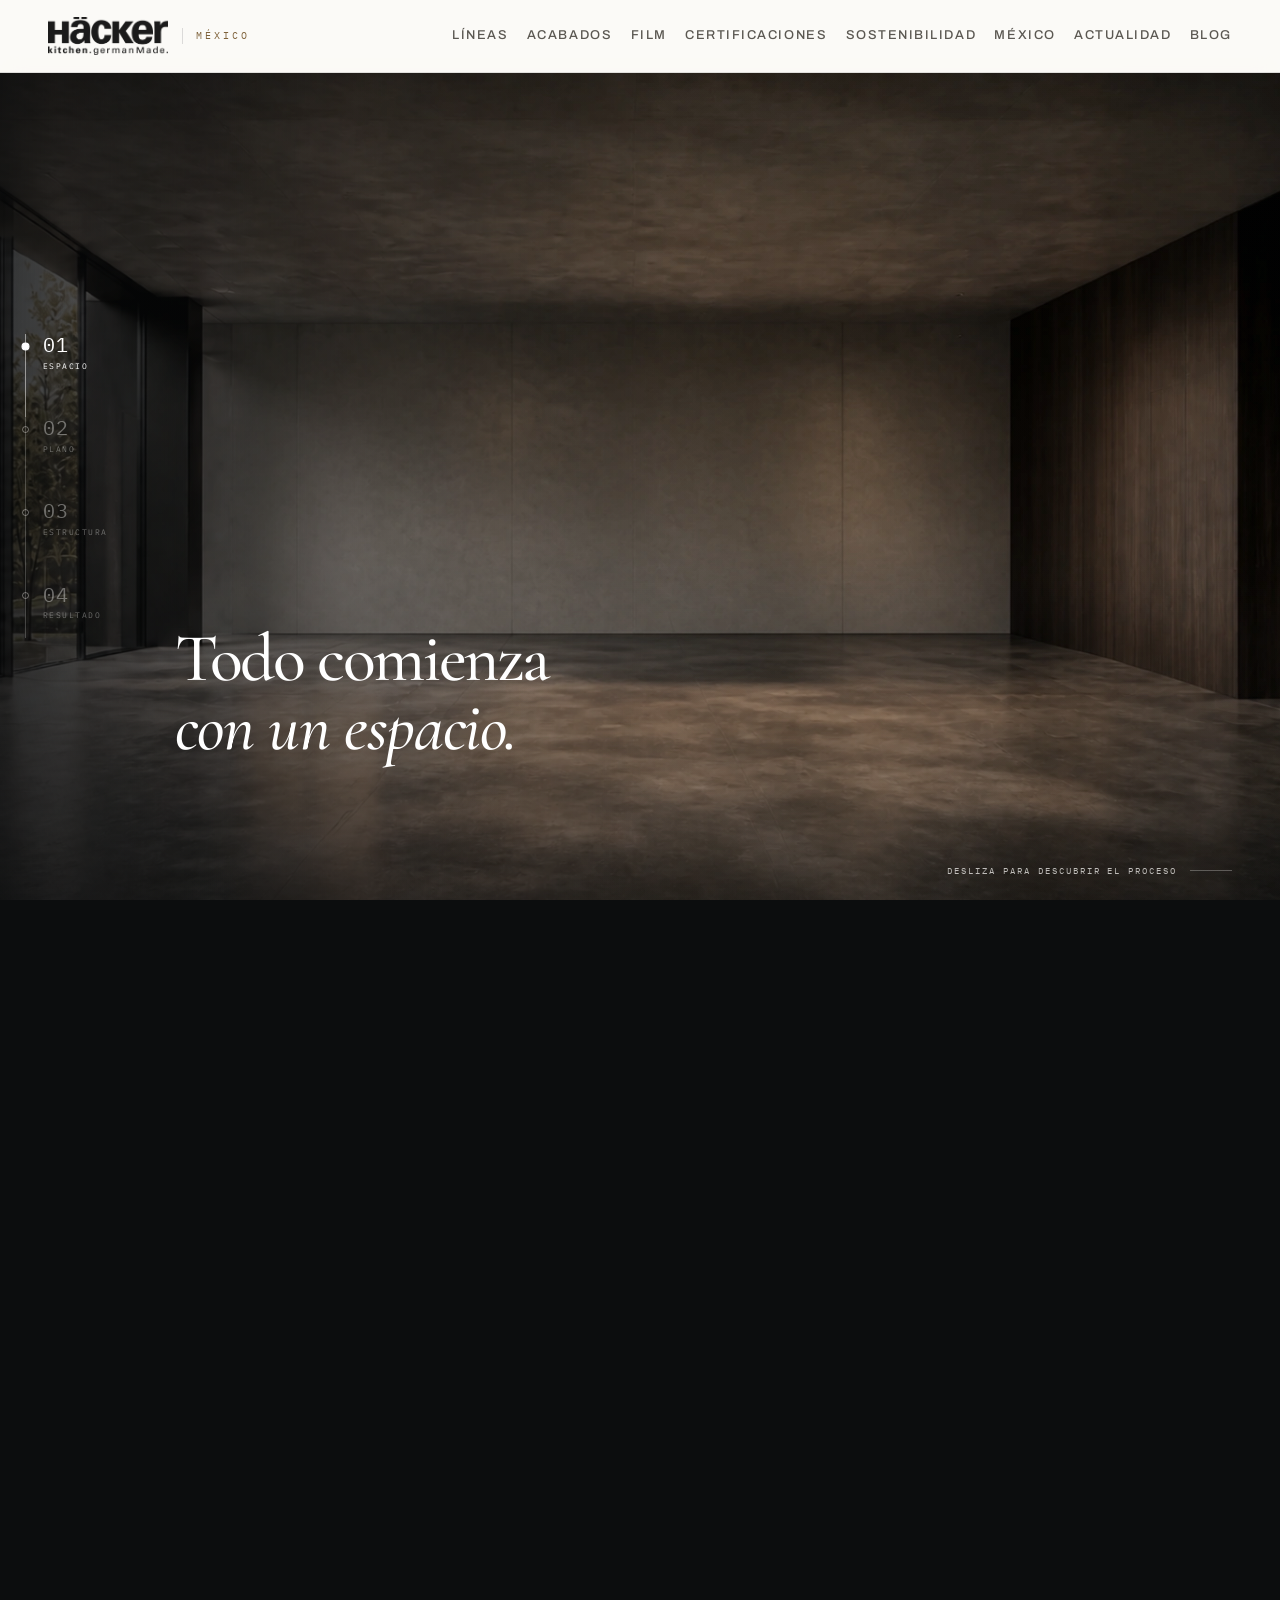
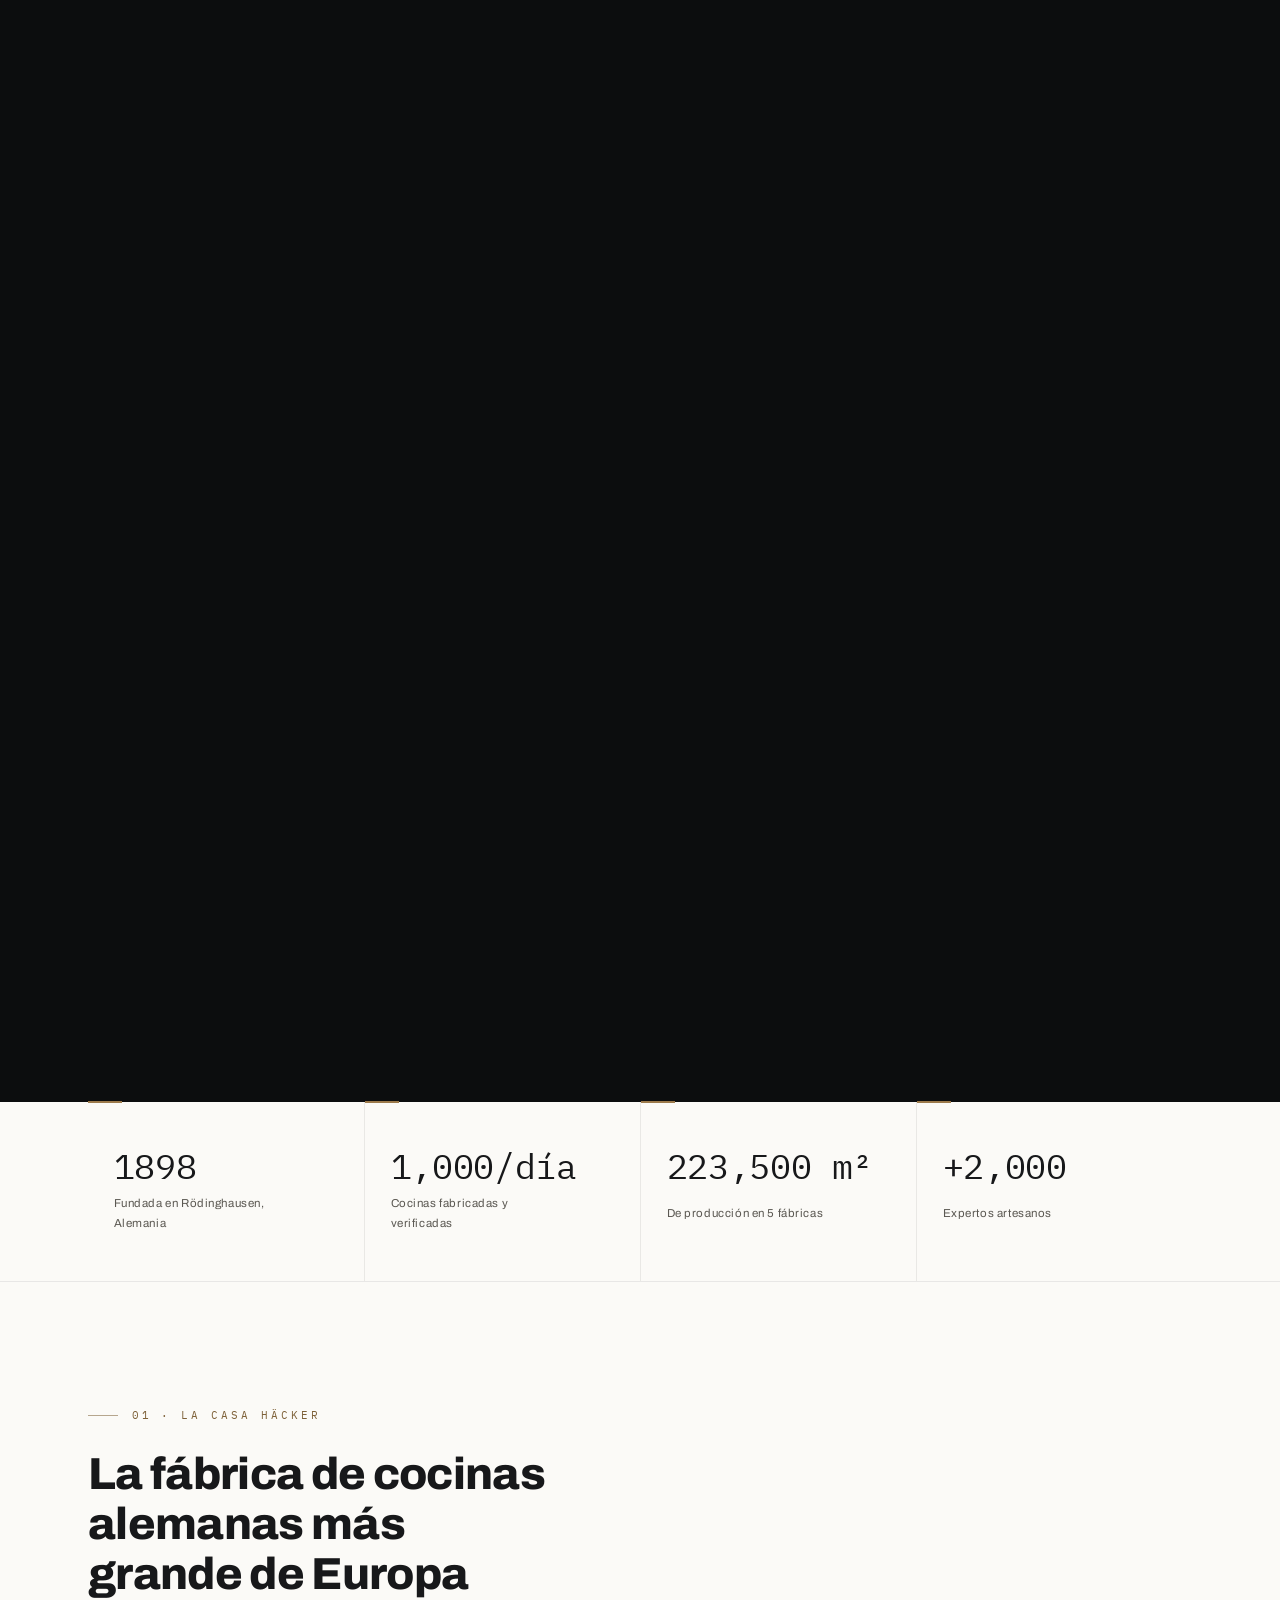
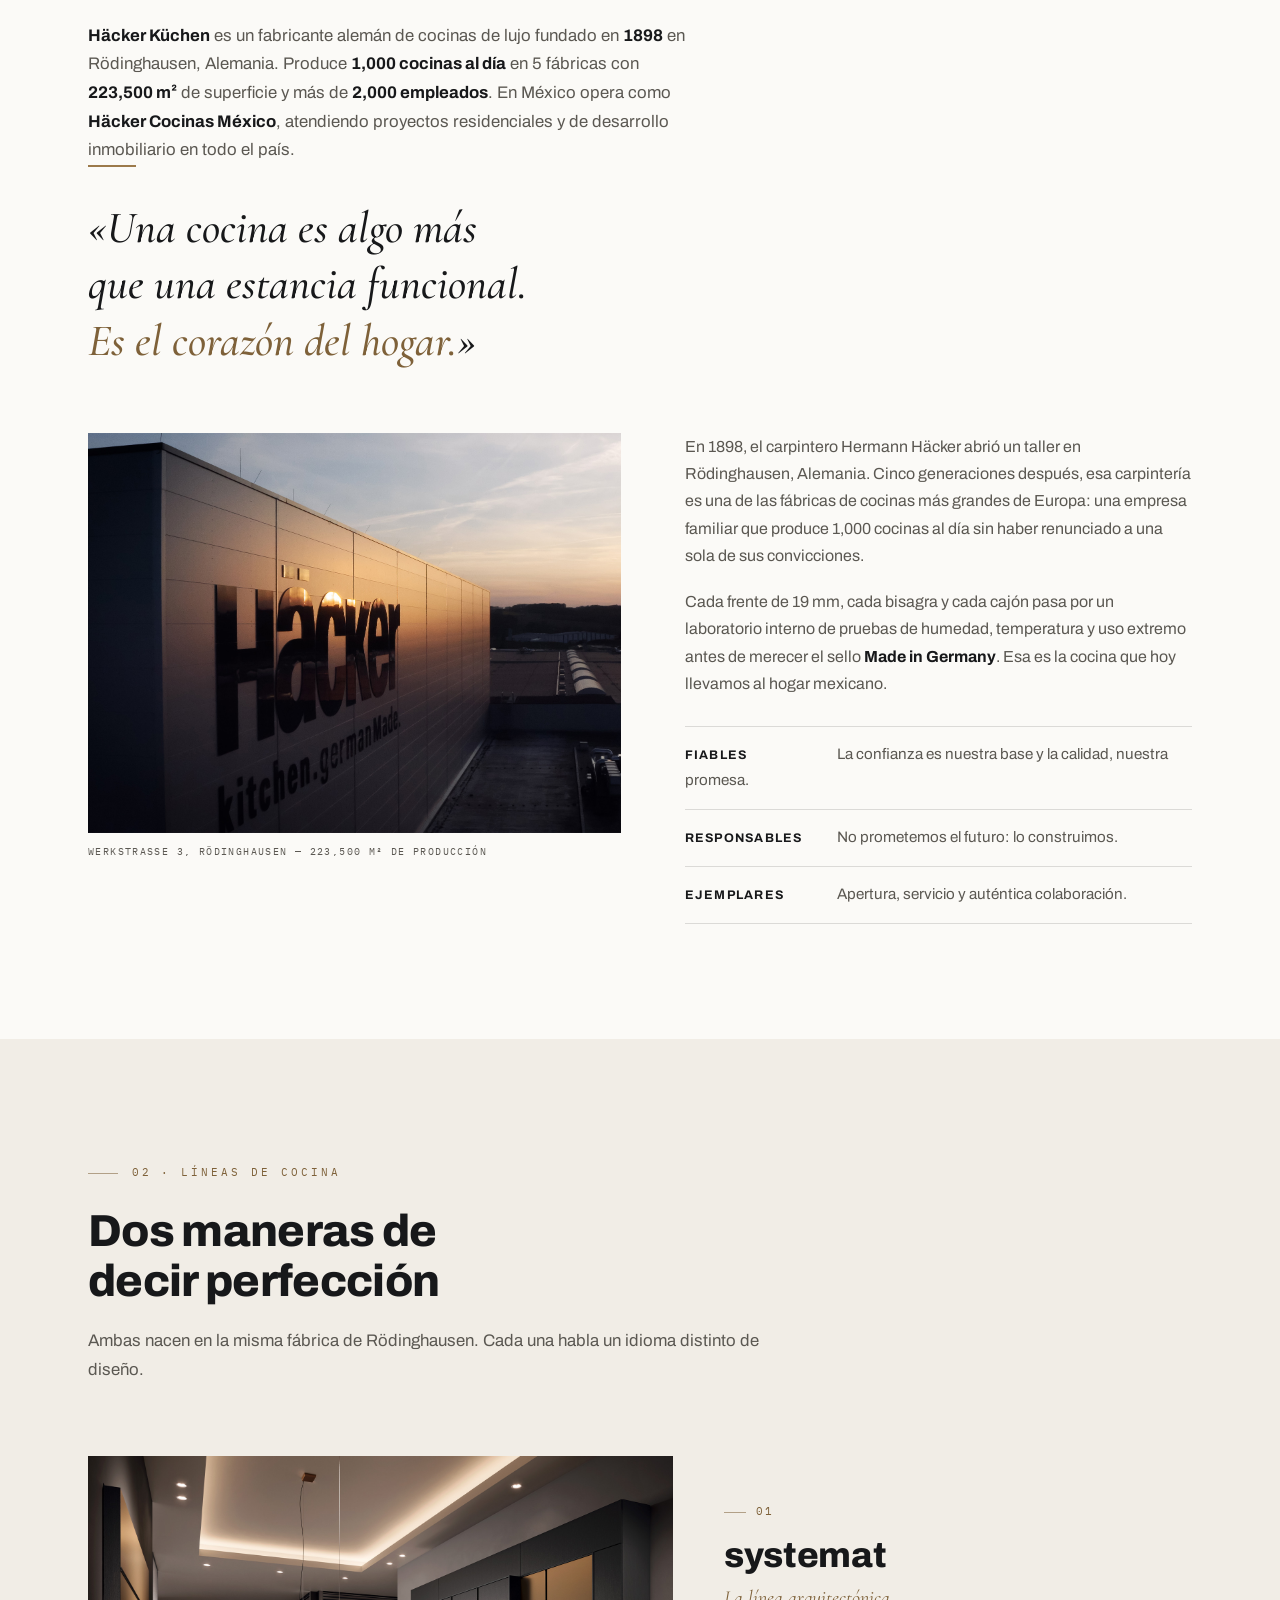
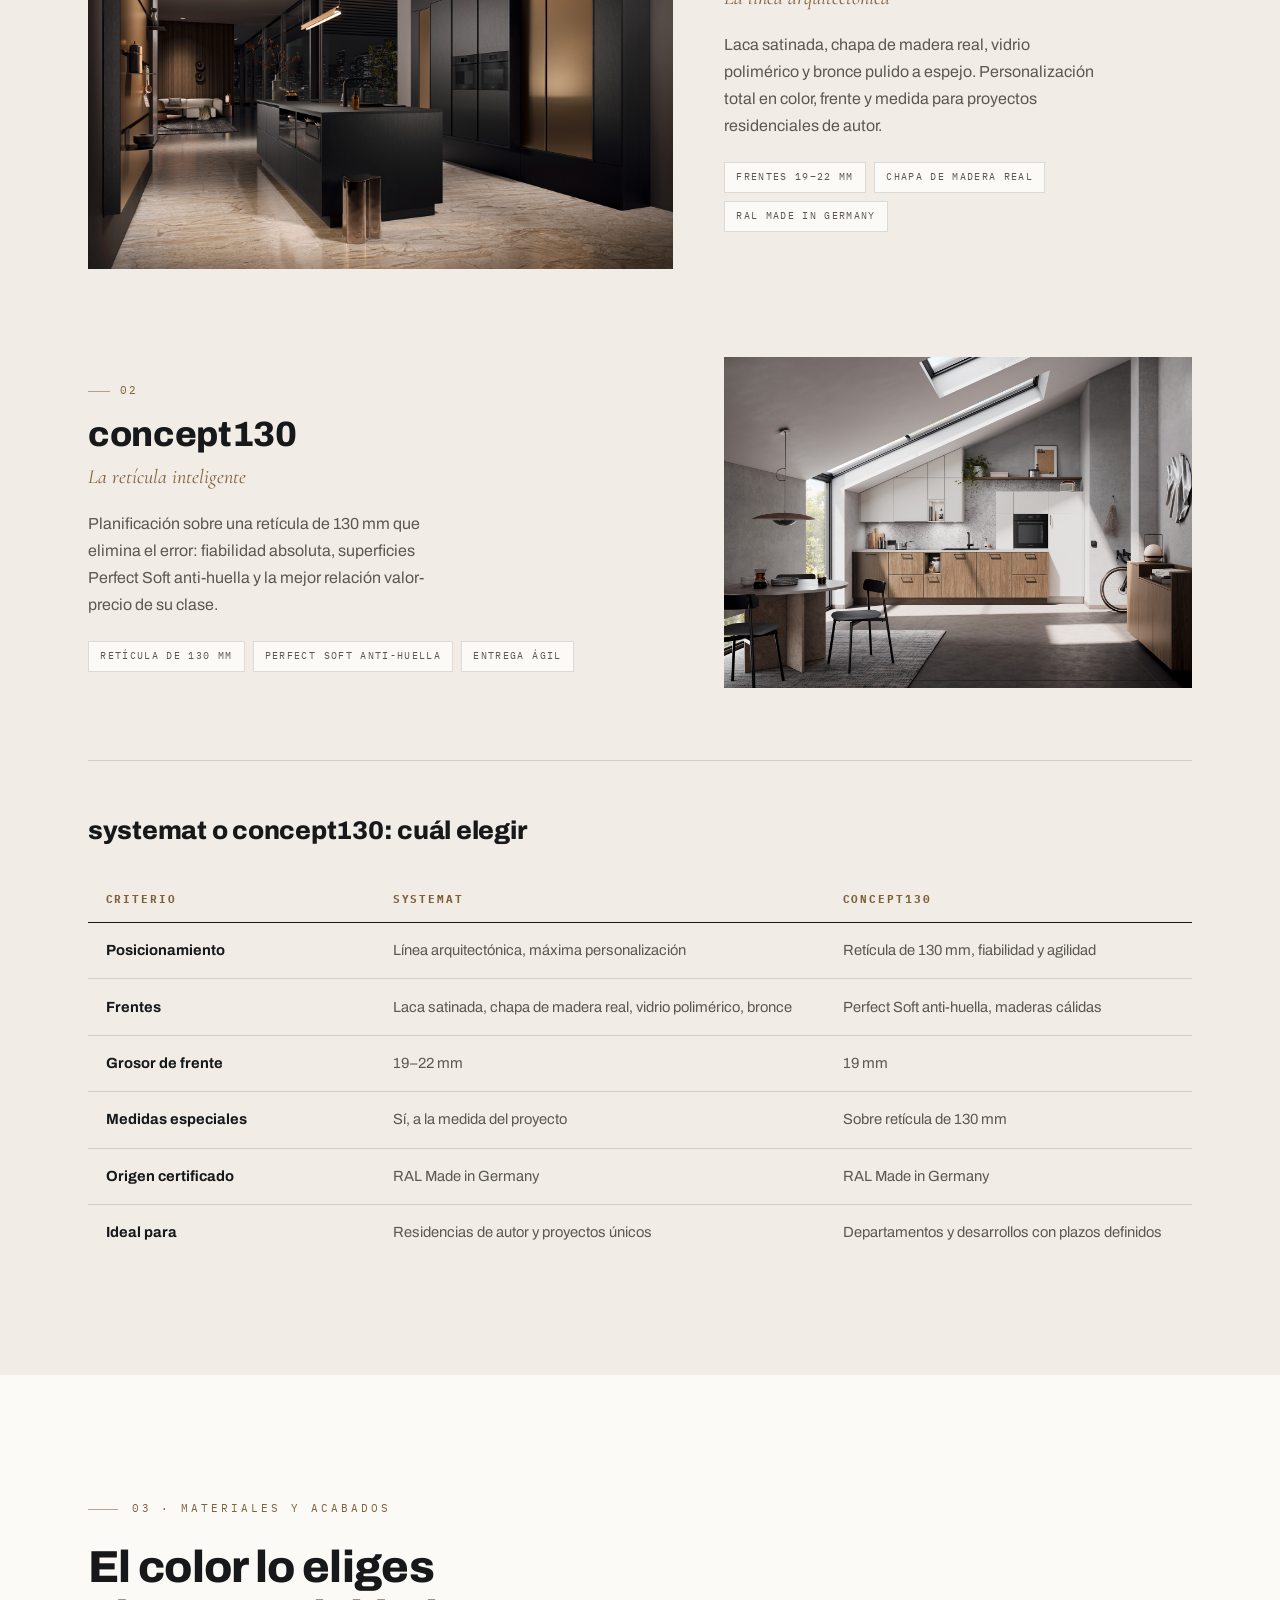
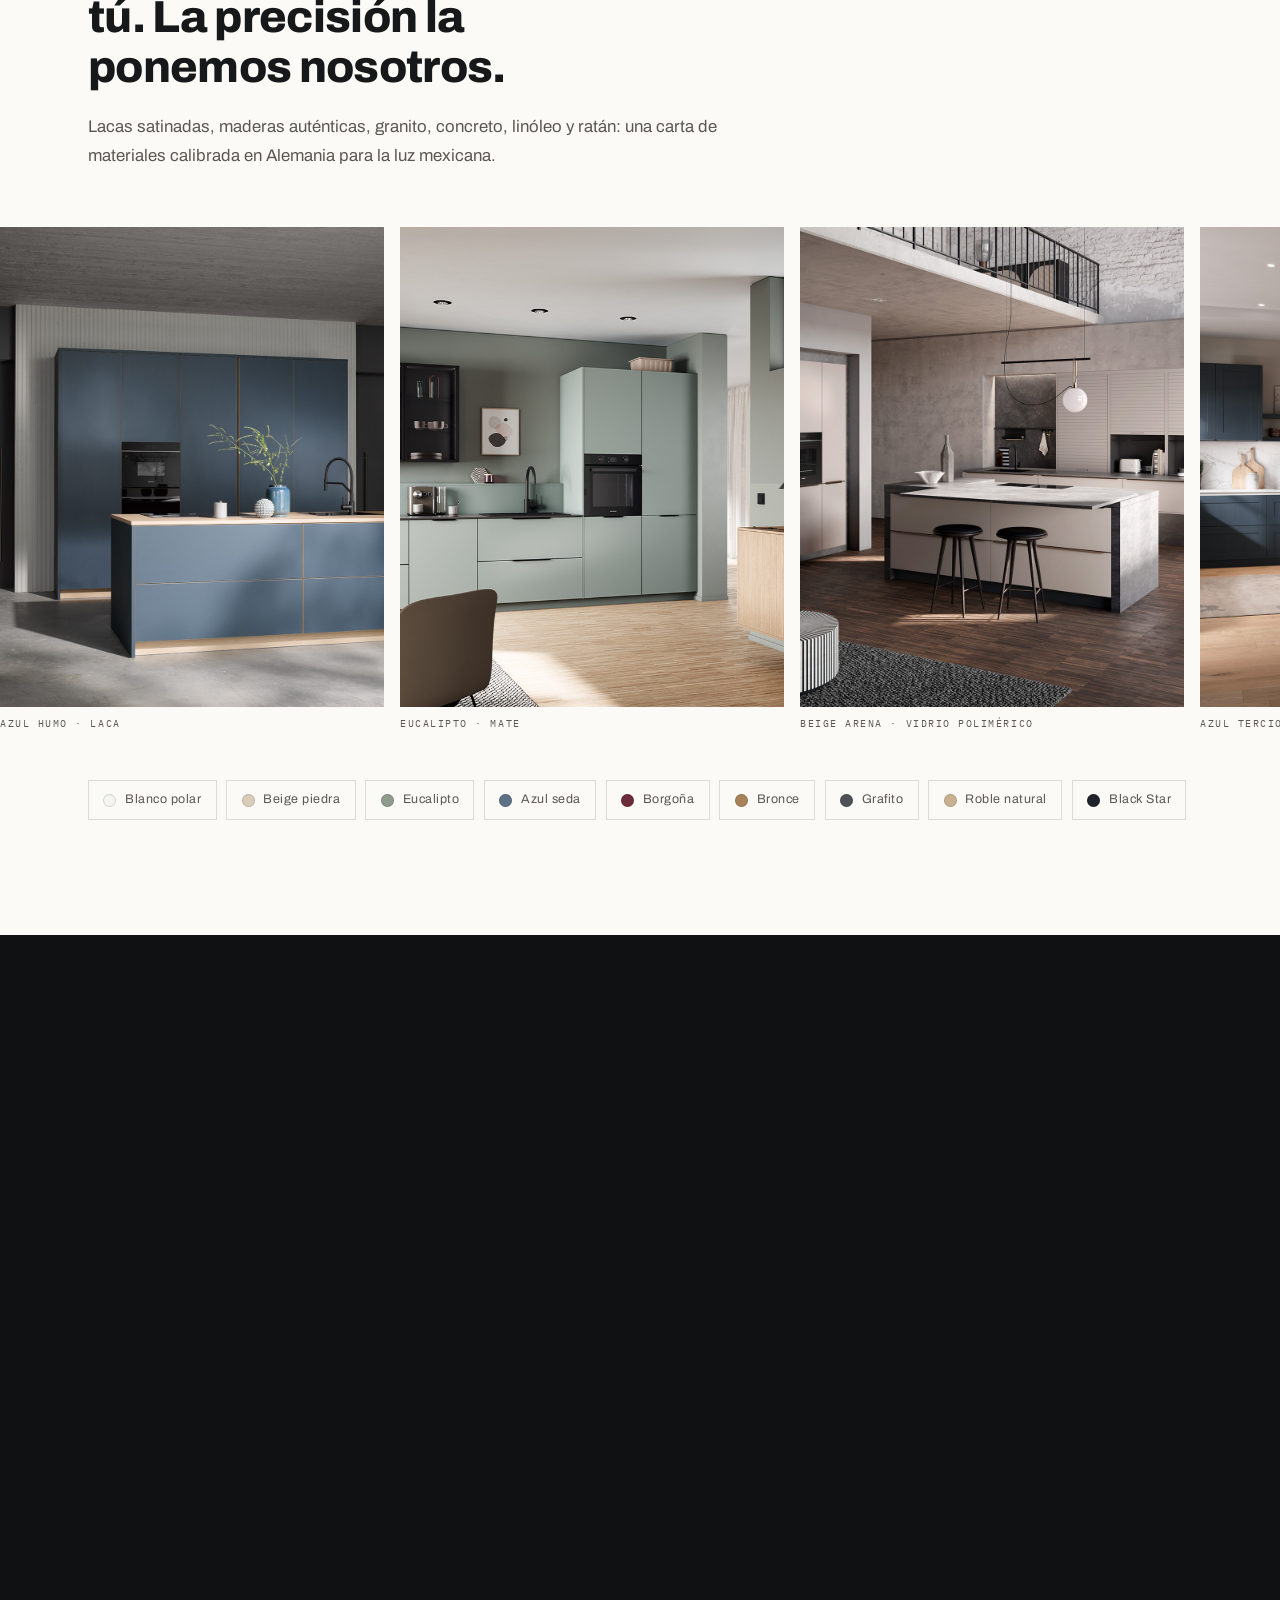
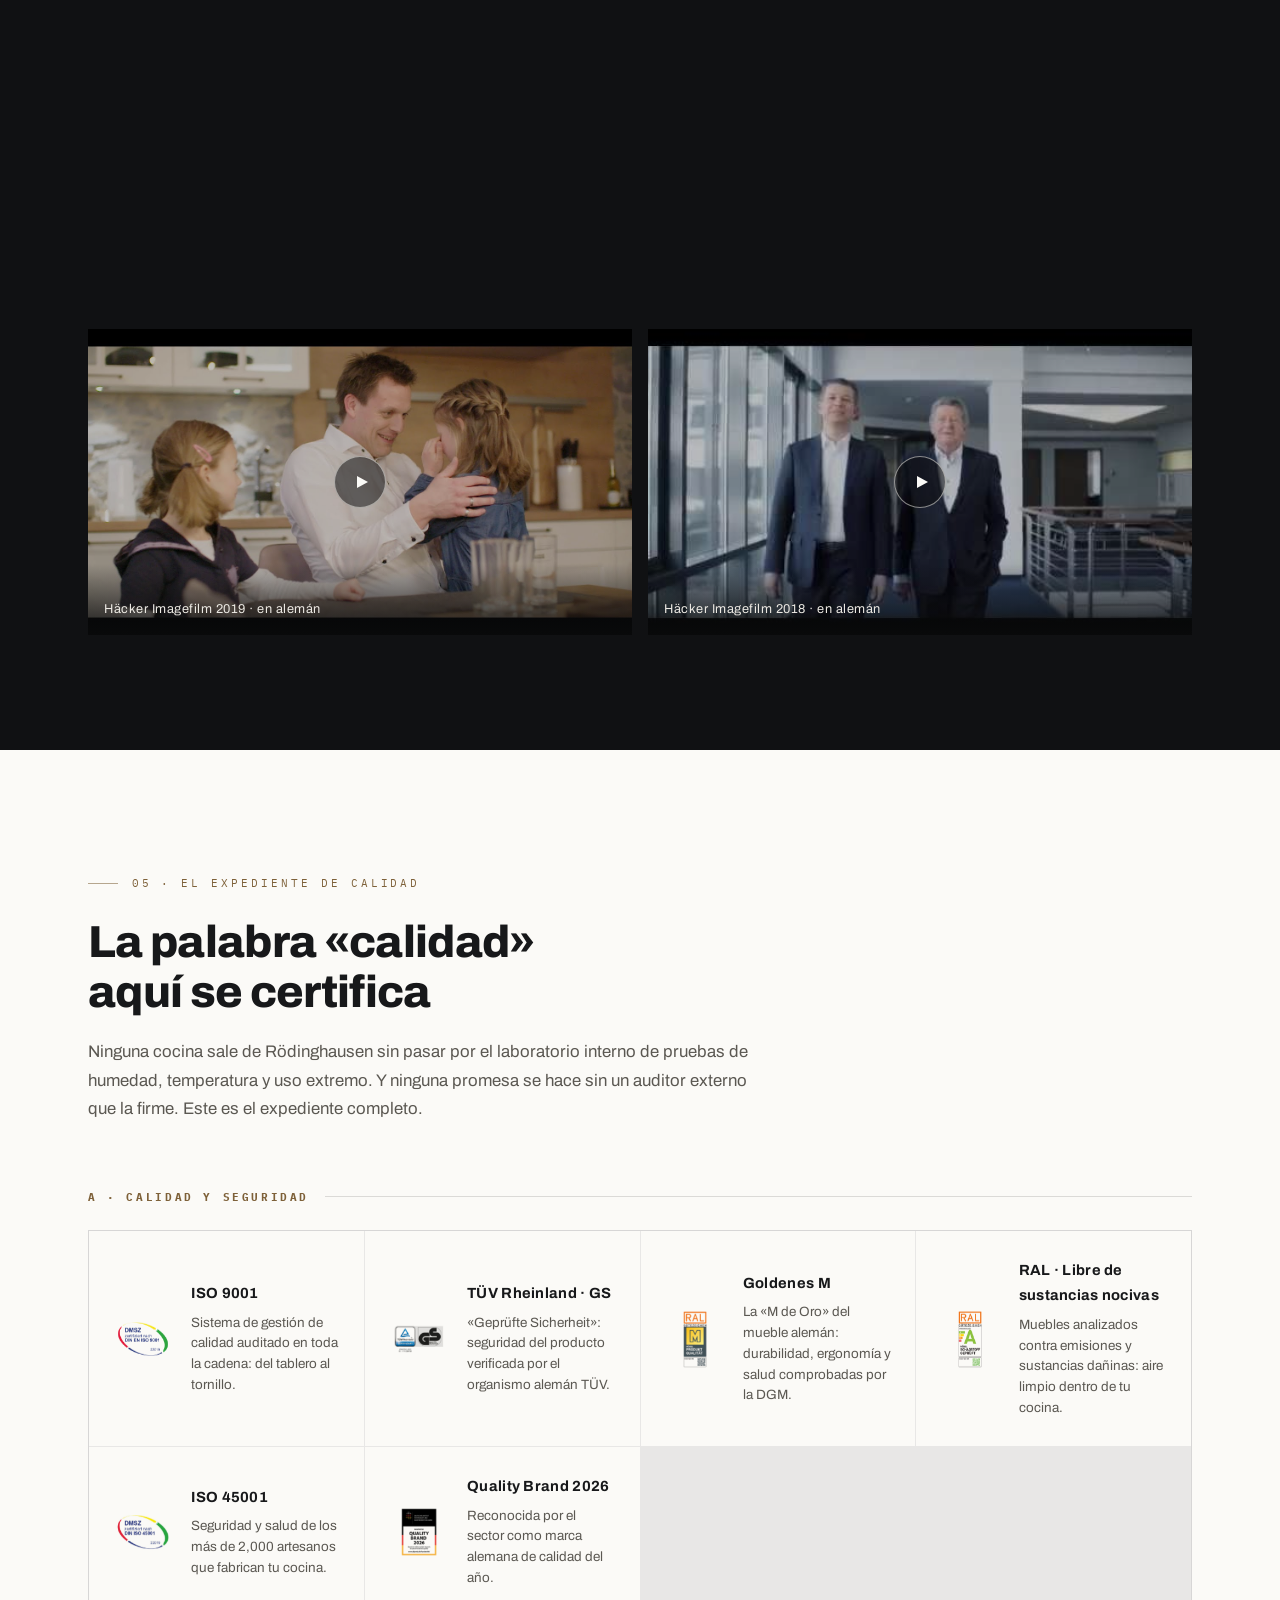
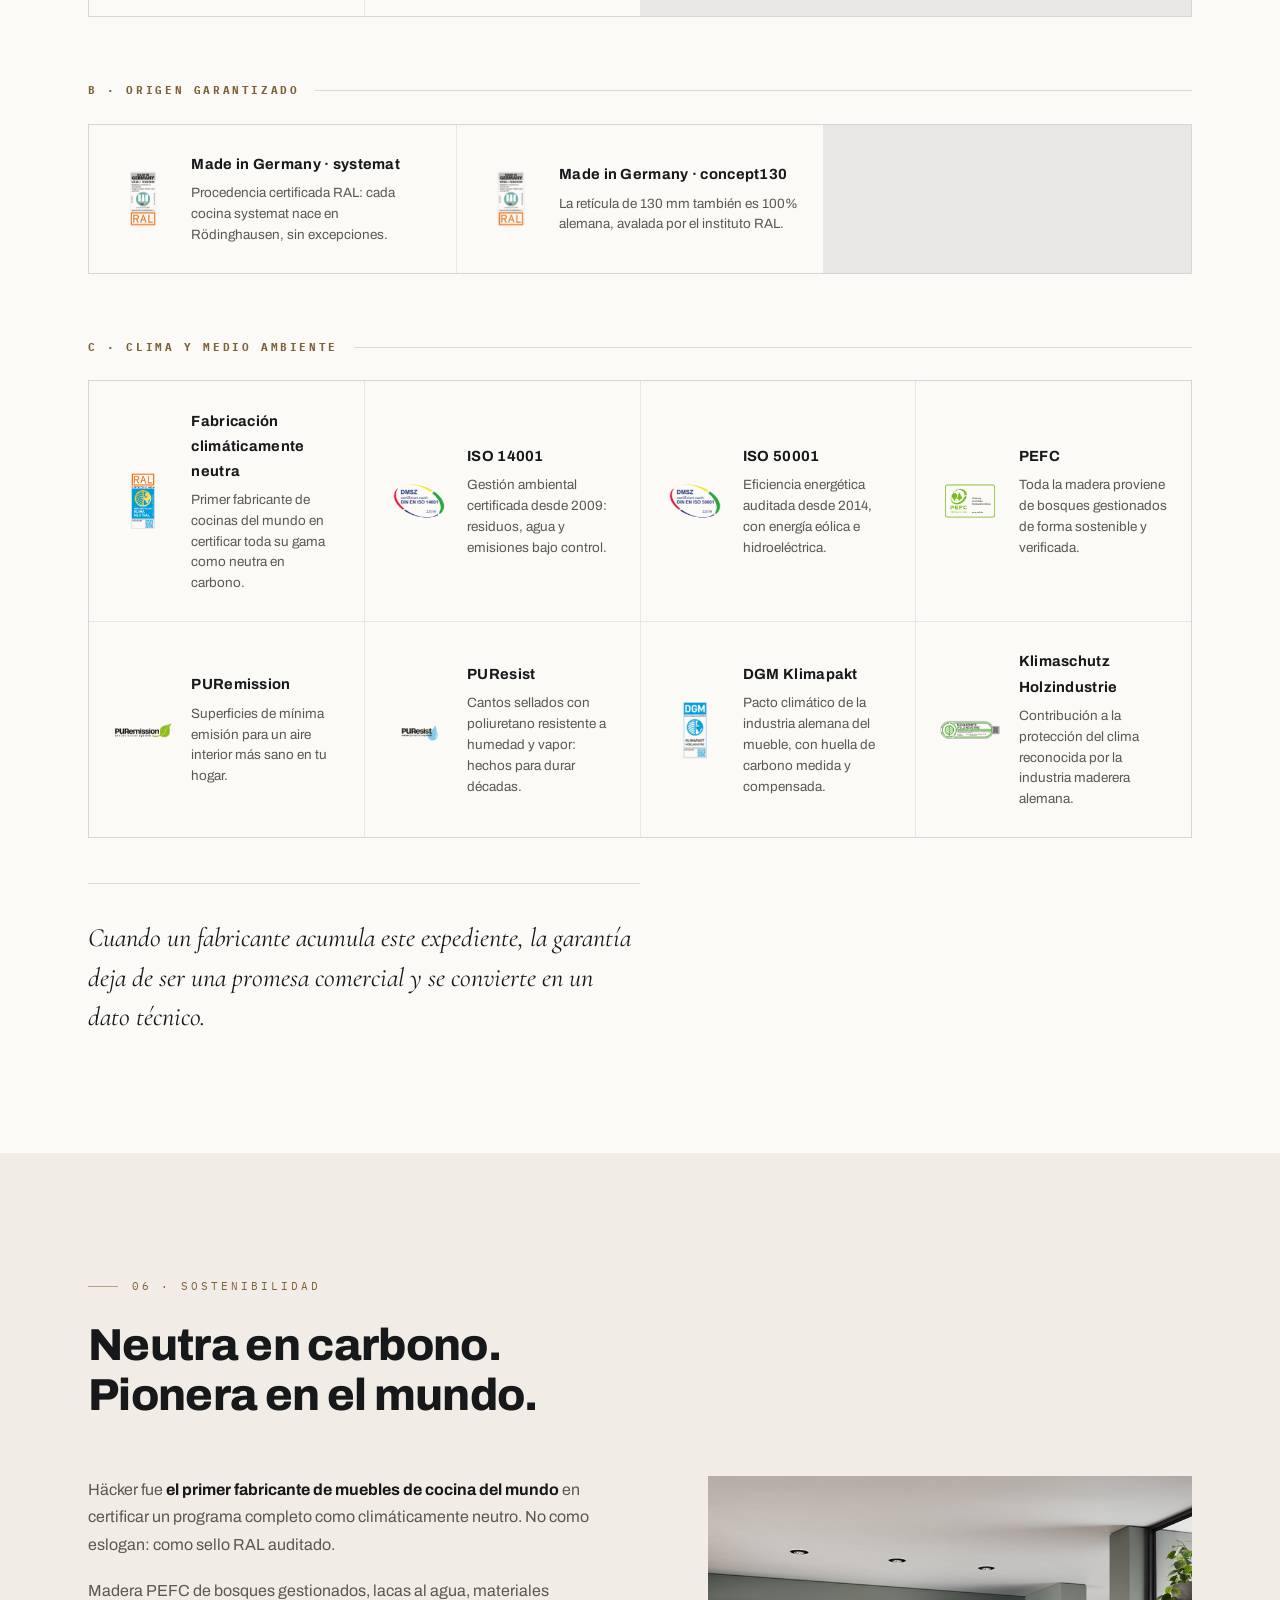
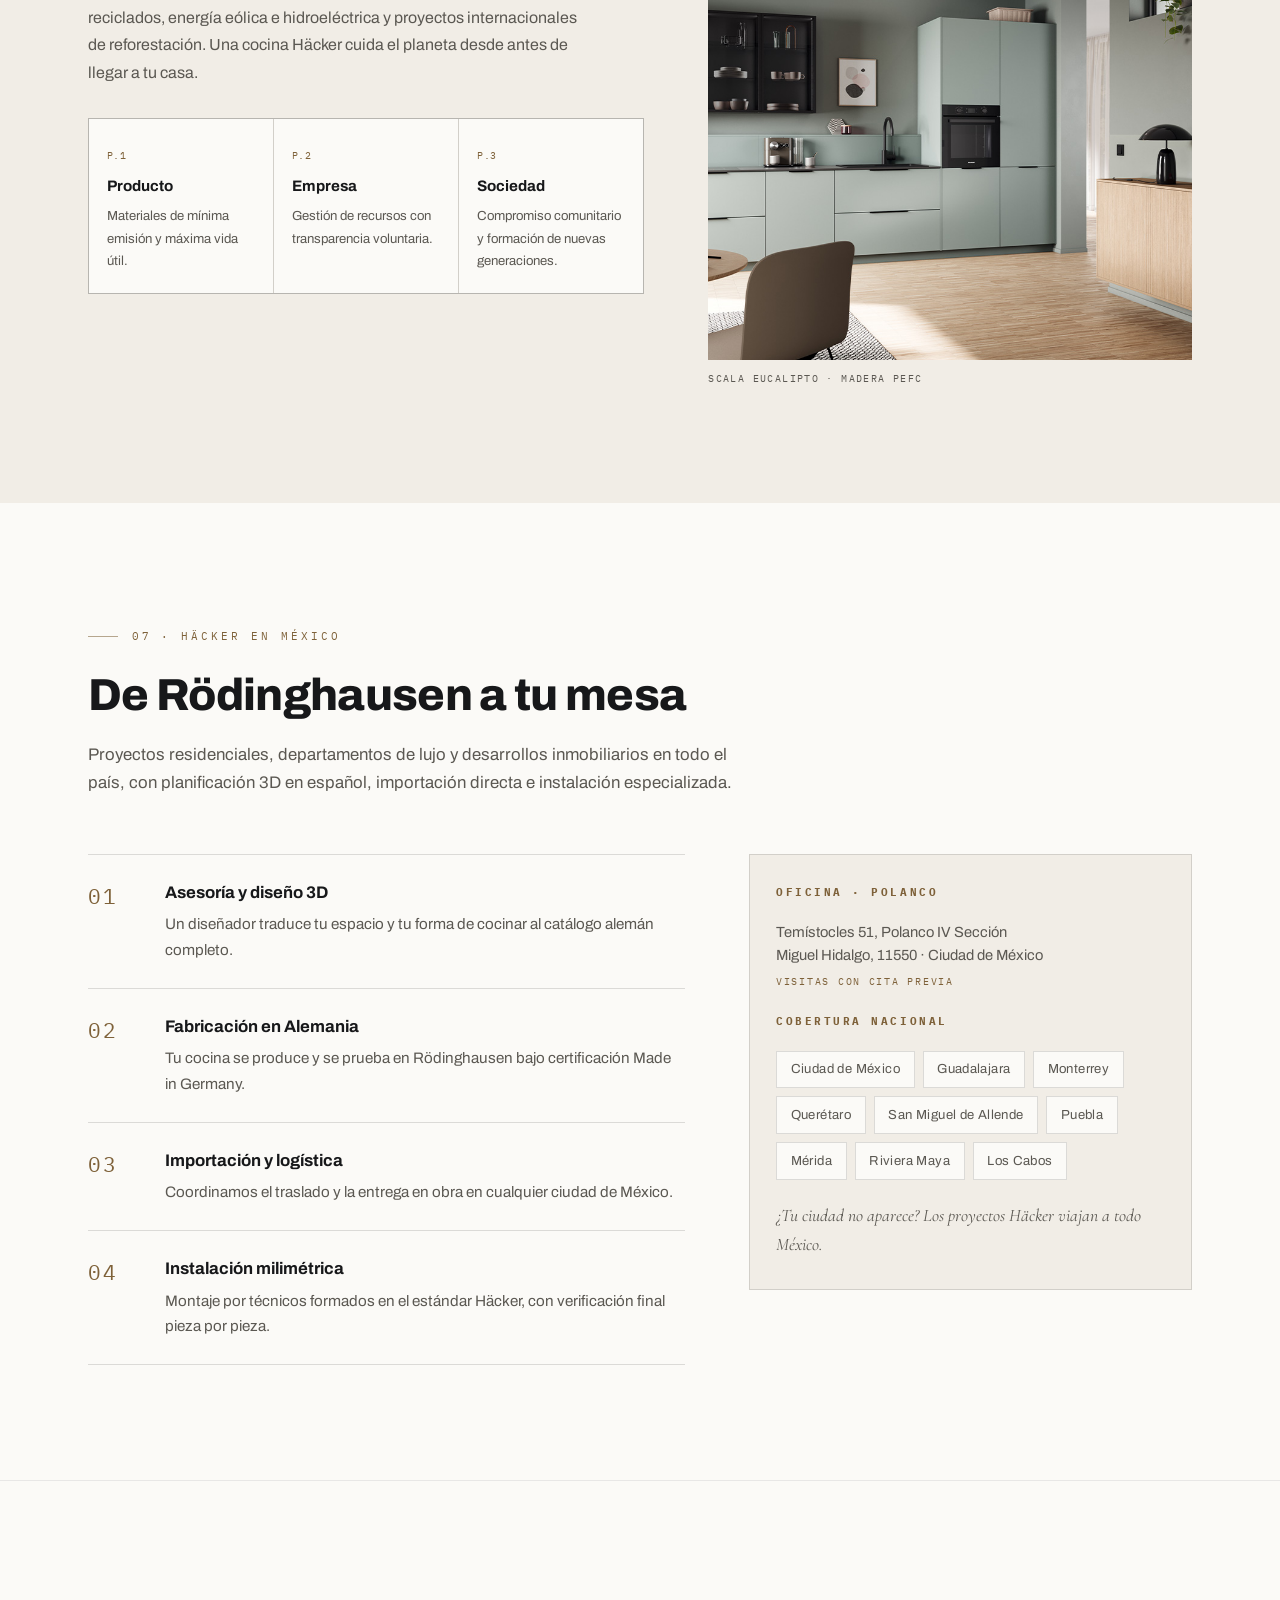
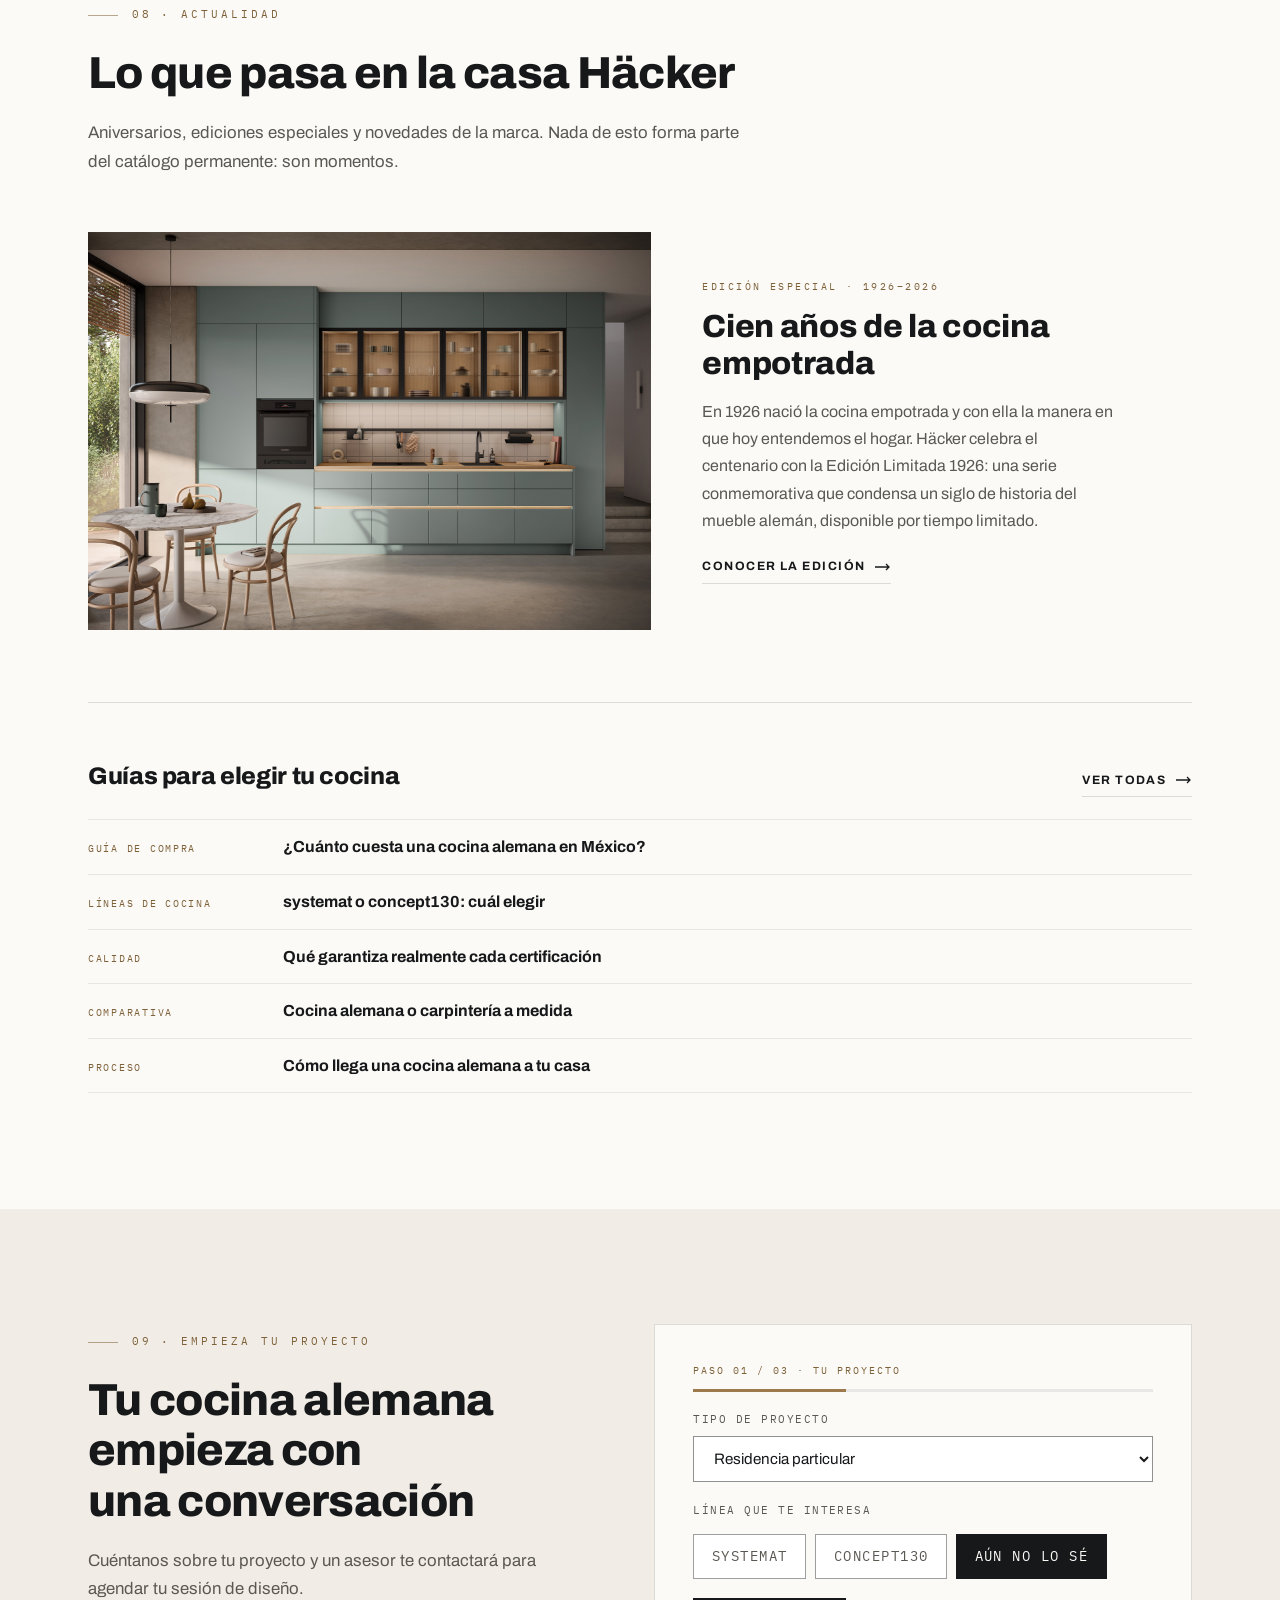
==== commit 5be2cec0: "0910-1611" ====
--- a/index.html
+++ b/index.html
@@ -1,6 +1,13 @@
 <!DOCTYPE html>
 <html lang="es-MX">
 <head>
+  <!-- Google Tag Manager -->
+  <script>(function(w,d,s,l,i){w[l]=w[l]||[];w[l].push({'gtm.start':
+  new Date().getTime(),event:'gtm.js'});var f=d.getElementsByTagName(s)[0],
+  j=d.createElement(s),dl=l!='dataLayer'?'&l='+l:'';j.async=true;j.src=
+  'https://www.googletagmanager.com/gtm.js?id='+i+dl;f.parentNode.insertBefore(j,f);
+  })(window,document,'script','dataLayer','GTM-P6LWNMBX');</script>
+  <!-- End Google Tag Manager -->
   <meta charset="UTF-8">
   <meta name="viewport" content="width=device-width, initial-scale=1.0, viewport-fit=cover">
 
@@ -358,9 +365,21 @@
     ]
   }
   </script>
+  <!-- Google tag (gtag.js) -->
+  <script async src="https://www.googletagmanager.com/gtag/js?id=G-S4J8G2546M"></script>
+  <script>
+    window.dataLayer = window.dataLayer || [];
+    function gtag(){dataLayer.push(arguments);}
+    gtag('js', new Date());
+    gtag('config', 'G-S4J8G2546M');
+  </script>
 </head>
 
 <body>
+  <!-- Google Tag Manager (noscript) -->
+  <noscript><iframe src="https://www.googletagmanager.com/ns.html?id=GTM-P6LWNMBX"
+  height="0" width="0" style="display:none;visibility:hidden"></iframe></noscript>
+  <!-- End Google Tag Manager (noscript) -->
 
   <a class="skip-link" href="#contenido">Saltar al contenido</a>
 
